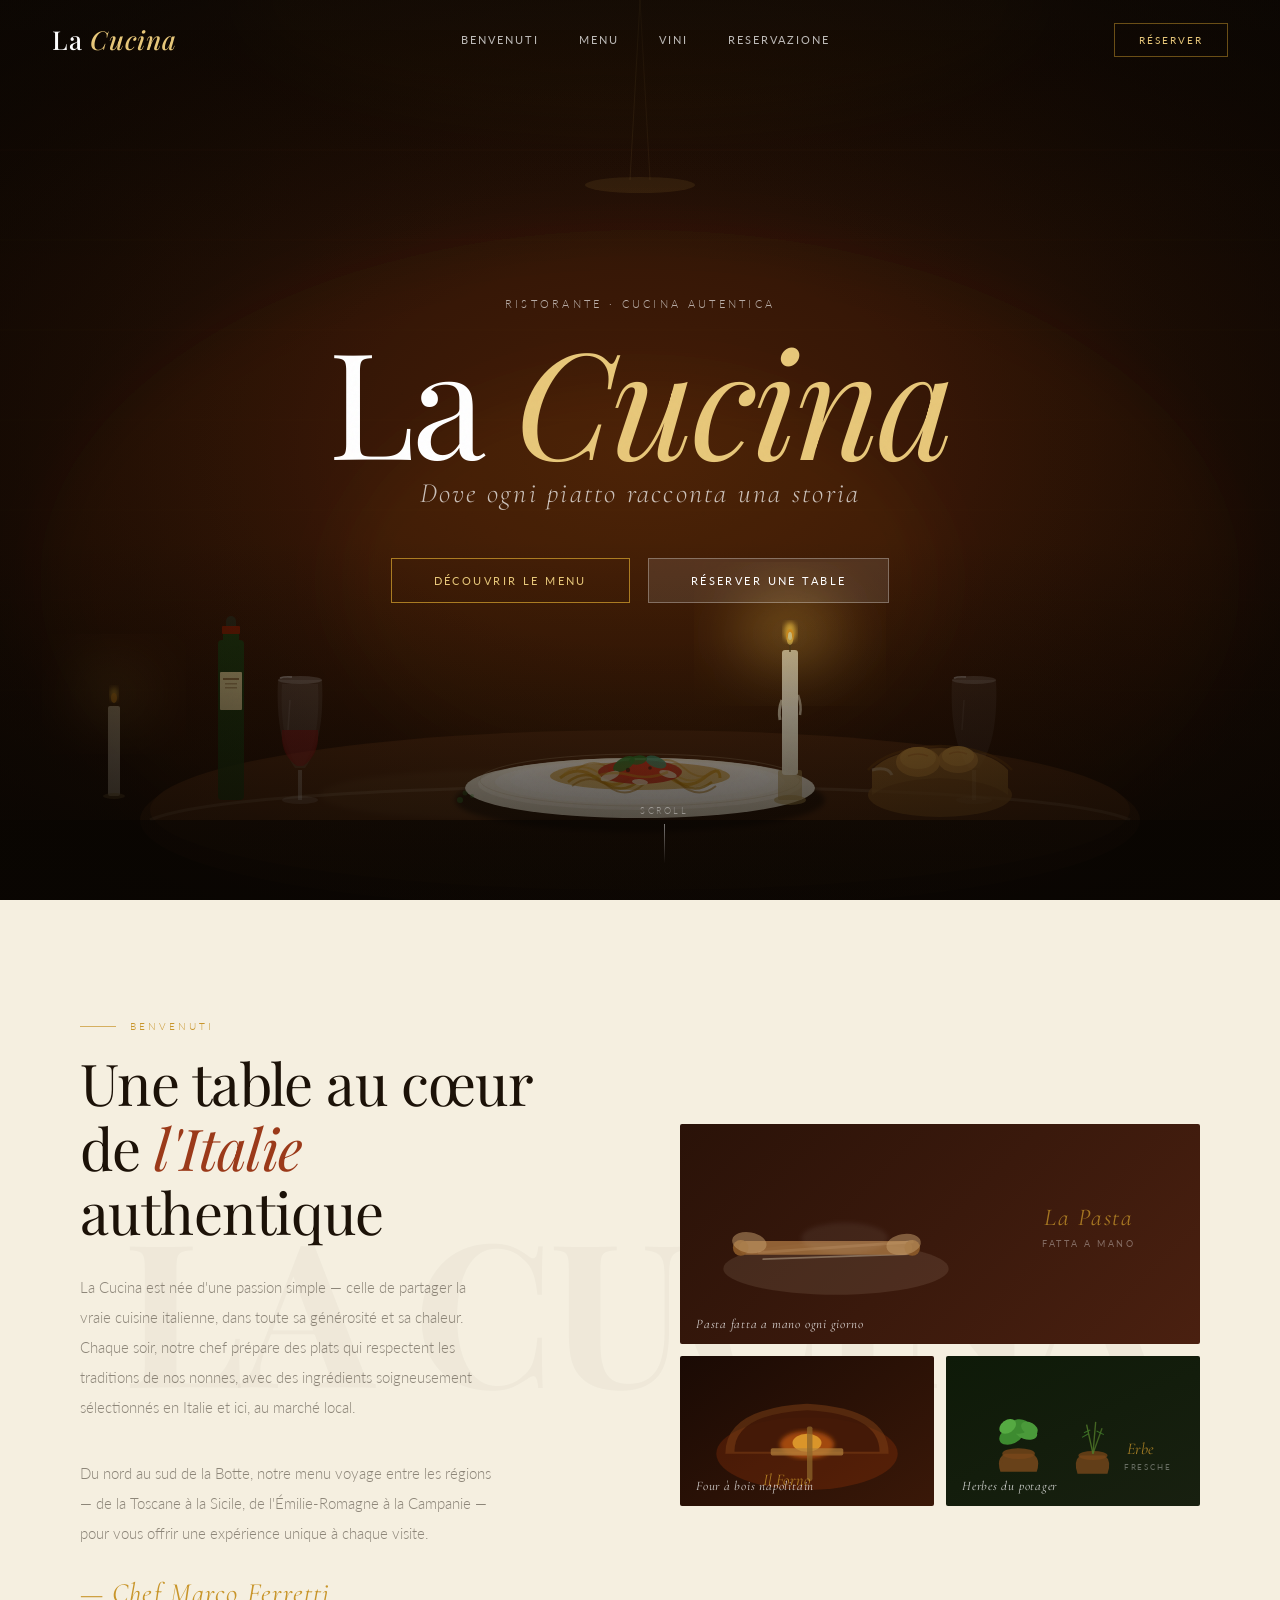
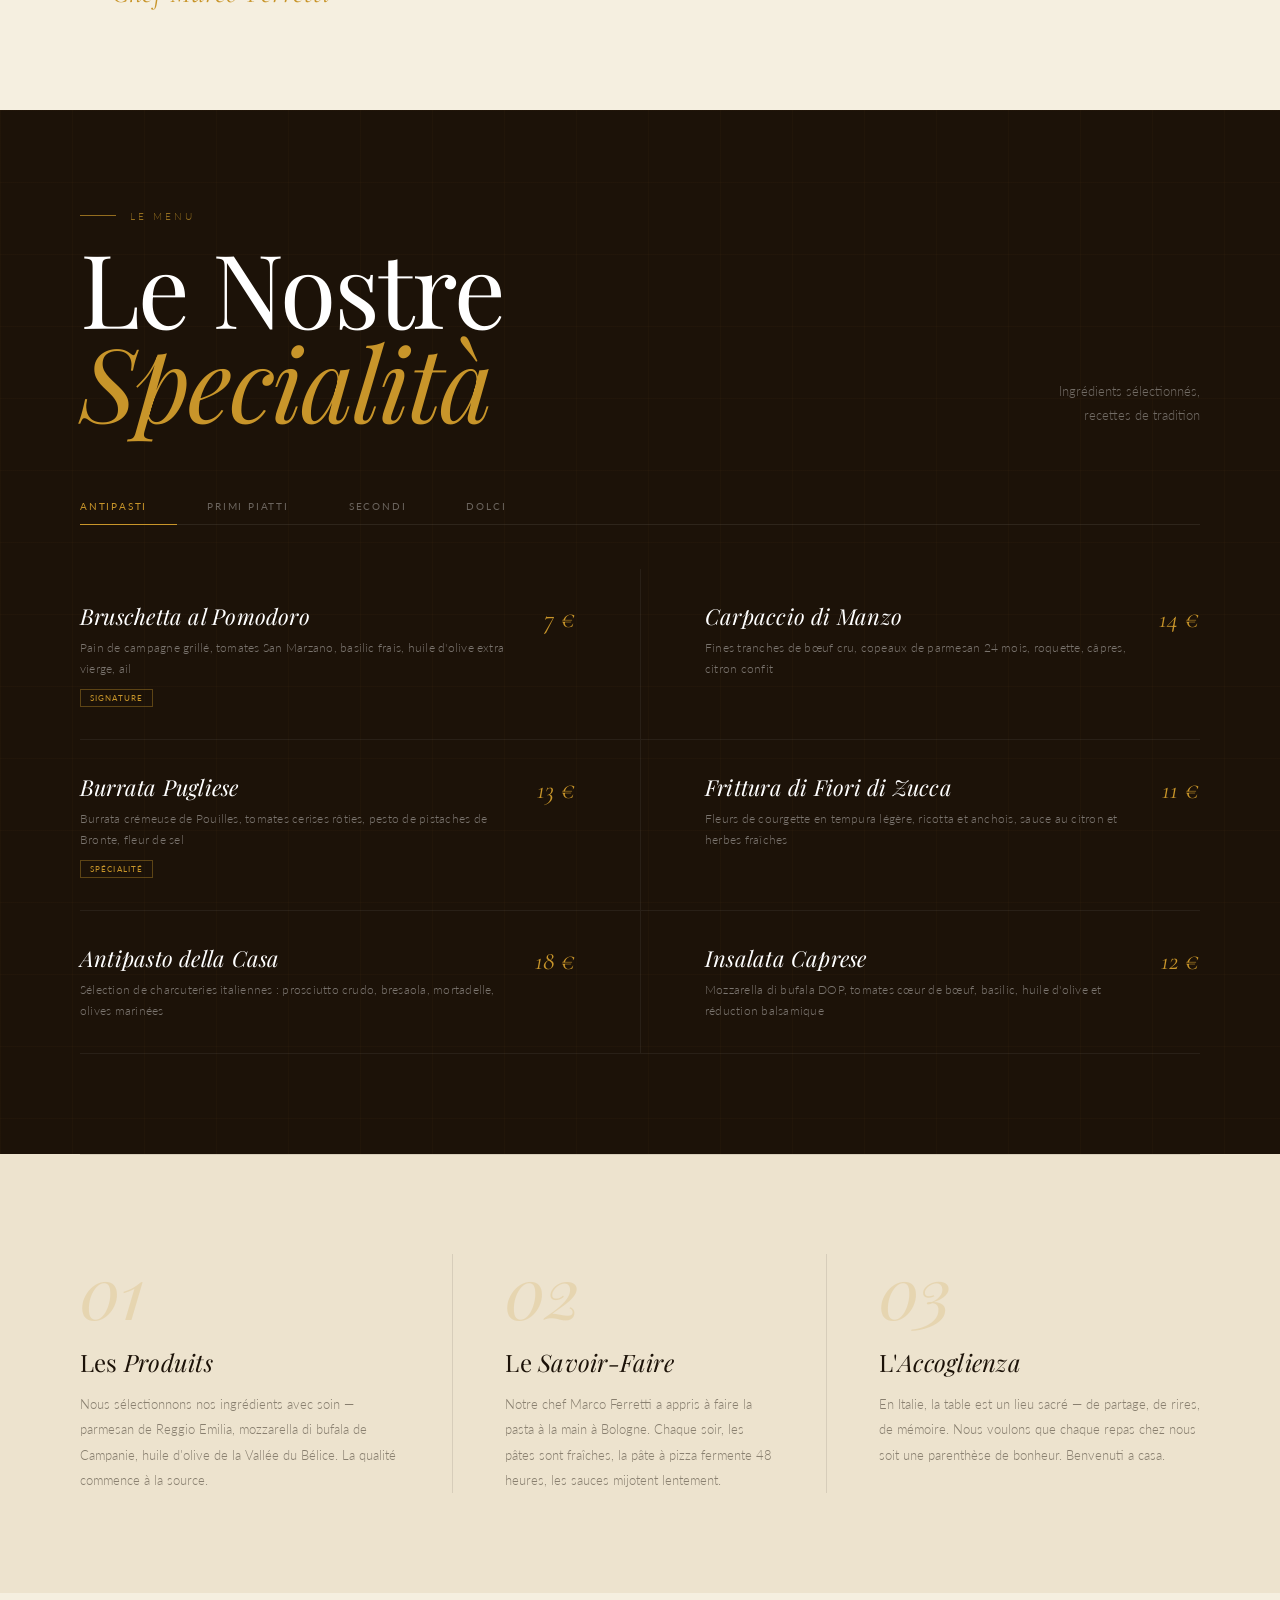
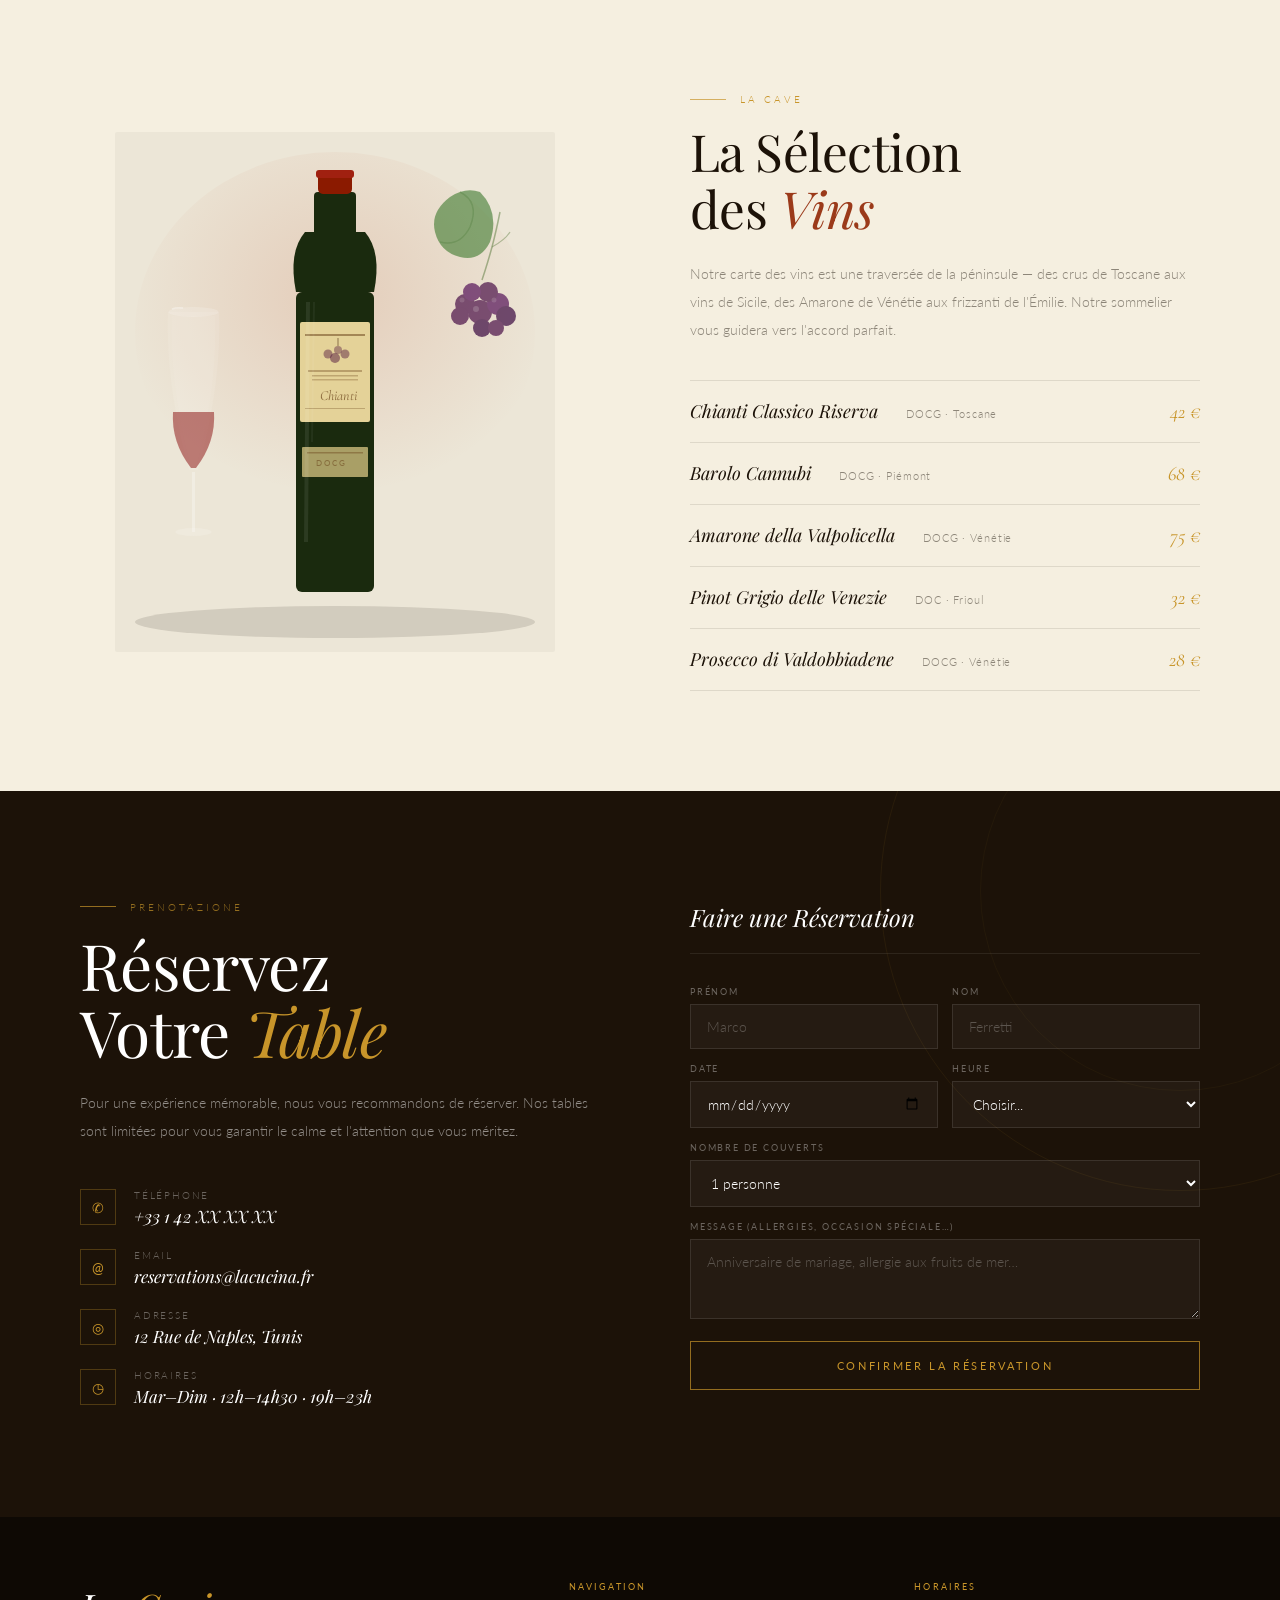
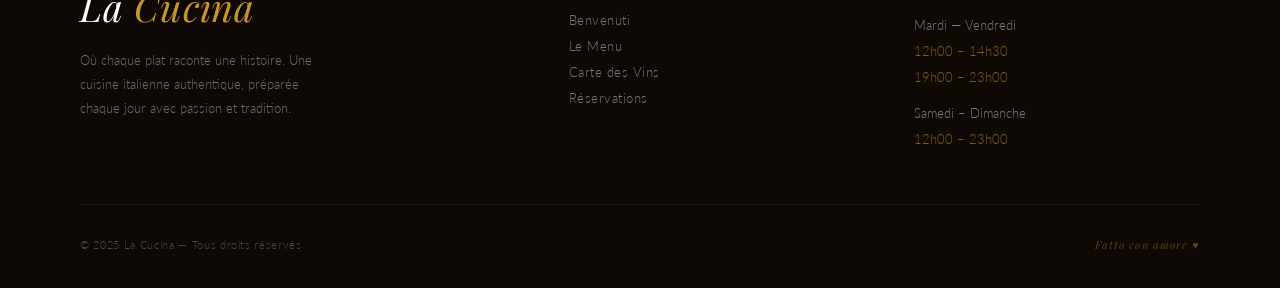
==== index.html @ 02b34e15 "first commit" ====
<!DOCTYPE html>
<html lang="fr">
<head>
  <meta charset="UTF-8">
  <meta name="viewport" content="width=device-width, initial-scale=1.0">
  <title>La Cucina — Ristorante Italiano</title>
  <link href="https://fonts.googleapis.com/css2?family=Playfair+Display:ital,wght@0,400;0,500;0,700;1,400;1,600&family=Lato:wght@300;400&family=Cormorant+Garamond:ital,wght@0,300;1,300;1,400&display=swap" rel="stylesheet">

  <style>
    /* ─────────────────────────────────────────
       RESET & BASE
    ───────────────────────────────────────── */
    *, *::before, *::after { box-sizing: border-box; margin: 0; padding: 0; }

    :root {
      --cream:   #F5EFE0;
      --warm:    #EDE3CE;
      --dark:    #1C1208;
      --olive:   #6B6B3A;
      --rust:    #9B3A1A;
      --gold:    #C8952A;
      --muted:   rgba(28,18,8,0.48);
      --border:  rgba(28,18,8,0.10);
      --font-d:  'Playfair Display', Georgia, serif;
      --font-c:  'Cormorant Garamond', Georgia, serif;
      --font-b:  'Lato', sans-serif;
    }

    html { scroll-behavior: smooth; }

    body {
      font-family: var(--font-b);
      background: var(--cream);
      color: var(--dark);
      overflow-x: hidden;
    }

    /* Grain overlay */
    body::after {
      content: '';
      position: fixed;
      inset: 0;
      background-image: url("data:image/svg+xml,%3Csvg viewBox='0 0 256 256' xmlns='http://www.w3.org/2000/svg'%3E%3Cfilter id='g'%3E%3CfeTurbulence type='fractalNoise' baseFrequency='0.85' numOctaves='4' stitchTiles='stitch'/%3E%3C/filter%3E%3Crect width='100%25' height='100%25' filter='url(%23g)' opacity='0.04'/%3E%3C/svg%3E");
      pointer-events: none;
      z-index: 9999;
      mix-blend-mode: multiply;
    }

    /* ─────────────────────────────────────────
       ① VIDEO HERO — fixed, fades on scroll
    ───────────────────────────────────────── */
    .video-hero {
      position: fixed;
      top: 0; left: 0;
      width: 100%; height: 100vh;
      z-index: 1;
      overflow: hidden;
      /* will be faded via JS */
      transition: opacity 0.05s linear;
    }

    /* Cinematic dark vignette */
    .video-hero::before {
      content: '';
      position: absolute;
      inset: 0;
      background:
        radial-gradient(ellipse at center, transparent 30%, rgba(10,6,2,0.65) 100%),
        linear-gradient(to bottom, rgba(10,6,2,0.30) 0%, transparent 30%, transparent 60%, rgba(10,6,2,0.70) 100%);
      z-index: 2;
    }

    .video-hero video {
      position: absolute;
      top: 50%; left: 50%;
      transform: translate(-50%, -50%);
      min-width: 100%; min-height: 100%;
      width: auto; height: auto;
      object-fit: cover;
      z-index: 1;
    }

    /* Fallback gradient if video doesn't load */
    .video-fallback {
      position: absolute;
      inset: 0;
      z-index: 0;
      background:
        linear-gradient(160deg, #2a1a08 0%, #1c1208 40%, #3a1a0a 70%, #1c1208 100%);
    }

    /* Animated SVG pasta/kitchen illustration as video stand-in */
    .hero-illustration {
      position: absolute;
      inset: 0;
      z-index: 0;
      display: flex;
      align-items: center;
      justify-content: center;
      overflow: hidden;
    }

    /* Hero text overlay */
    .video-hero-content {
      position: absolute;
      inset: 0;
      z-index: 3;
      display: flex;
      flex-direction: column;
      align-items: center;
      justify-content: center;
      text-align: center;
      padding: 0 24px;
    }

    .hero-eyebrow {
      font-family: var(--font-b);
      font-size: 11px;
      font-weight: 300;
      letter-spacing: 0.30em;
      text-transform: uppercase;
      color: rgba(255,255,255,0.65);
      margin-bottom: 24px;
      opacity: 0;
      transform: translateY(12px);
      animation: fadeUp 1s 0.6s ease forwards;
    }

    .hero-name {
      font-family: var(--font-d);
      font-size: clamp(68px, 12vw, 148px);
      font-weight: 400;
      color: white;
      letter-spacing: -0.02em;
      line-height: 0.88;
      margin-bottom: 12px;
      opacity: 0;
      transform: translateY(18px);
      animation: fadeUp 1.1s 0.9s ease forwards;
    }

    .hero-name em {
      font-style: italic;
      font-weight: 400;
      color: #E8C87A;
    }

    .hero-sub {
      font-family: var(--font-c);
      font-size: clamp(18px, 2.5vw, 28px);
      font-weight: 300;
      font-style: italic;
      color: rgba(255,255,255,0.72);
      letter-spacing: 0.08em;
      margin-bottom: 48px;
      opacity: 0;
      animation: fadeUp 1s 1.2s ease forwards;
    }

    .hero-cta-row {
      display: flex;
      gap: 18px;
      align-items: center;
      opacity: 0;
      animation: fadeUp 1s 1.5s ease forwards;
    }

    .btn-gold {
      padding: 15px 42px;
      background: transparent;
      border: 1px solid rgba(200,149,42,0.8);
      color: #E8C87A;
      font-family: var(--font-b);
      font-size: 11px;
      font-weight: 400;
      letter-spacing: 0.22em;
      text-transform: uppercase;
      text-decoration: none;
      display: inline-block;
      transition: background 0.3s, color 0.3s, border-color 0.3s;
    }
    .btn-gold:hover {
      background: rgba(200,149,42,0.15);
      border-color: #E8C87A;
    }

    .btn-white {
      padding: 15px 42px;
      background: rgba(255,255,255,0.10);
      border: 1px solid rgba(255,255,255,0.30);
      color: white;
      font-family: var(--font-b);
      font-size: 11px;
      font-weight: 400;
      letter-spacing: 0.22em;
      text-transform: uppercase;
      text-decoration: none;
      display: inline-block;
      backdrop-filter: blur(8px);
      transition: background 0.3s, border-color 0.3s;
    }
    .btn-white:hover { background: rgba(255,255,255,0.18); border-color: rgba(255,255,255,0.5); }

    /* Scroll indicator */
    .scroll-hint {
      position: absolute;
      bottom: 36px;
      left: 50%;
      transform: translateX(-50%);
      z-index: 3;
      display: flex;
      flex-direction: column;
      align-items: center;
      gap: 8px;
      opacity: 0;
      animation: fadeUp 1s 2s ease forwards;
    }
    .scroll-hint-text {
      font-family: var(--font-b);
      font-size: 9px;
      font-weight: 300;
      letter-spacing: 0.28em;
      text-transform: uppercase;
      color: rgba(255,255,255,0.40);
    }
    .scroll-line {
      width: 1px;
      height: 40px;
      background: linear-gradient(to bottom, rgba(255,255,255,0.45), transparent);
      animation: scrollPulse 2s 2s ease-in-out infinite;
    }

    @keyframes scrollPulse {
      0%, 100% { opacity: 0.4; transform: scaleY(1); }
      50%       { opacity: 1;   transform: scaleY(1.15); }
    }

    /* ─────────────────────────────────────────
       SPACER — pushes content below video
    ───────────────────────────────────────── */
    .video-spacer { height: 100vh; position: relative; z-index: 2; }

    /* ─────────────────────────────────────────
       MAIN CONTENT — sits above the fixed video
    ───────────────────────────────────────── */
    .site-content {
      position: relative;
      z-index: 10;
      background: var(--cream);
    }

    /* ─────────────────────────────────────────
       NAVBAR
    ───────────────────────────────────────── */
    .navbar {
      position: fixed;
      top: 0; left: 0; right: 0;
      z-index: 500;
      display: flex;
      align-items: center;
      justify-content: space-between;
      padding: 22px 52px;
      transition: background 0.5s ease, padding 0.4s ease, box-shadow 0.4s;
    }

    .navbar.scrolled {
      background: rgba(245,239,224,0.96);
      backdrop-filter: blur(20px);
      -webkit-backdrop-filter: blur(20px);
      padding: 14px 52px;
      box-shadow: 0 1px 0 var(--border);
    }

    .nav-logo {
      font-family: var(--font-d);
      font-size: 26px;
      font-weight: 500;
      color: white;
      letter-spacing: 0.04em;
      text-decoration: none;
      transition: color 0.4s;
    }
    .navbar.scrolled .nav-logo { color: var(--dark); }
    .nav-logo em { font-style: italic; color: #E8C87A; transition: color 0.4s; }
    .navbar.scrolled .nav-logo em { color: var(--gold); }

    .nav-links {
      display: flex;
      align-items: center;
      gap: 40px;
    }

    .nav-links a {
      font-size: 11px;
      font-weight: 400;
      letter-spacing: 0.18em;
      text-transform: uppercase;
      text-decoration: none;
      color: rgba(255,255,255,0.72);
      transition: color 0.3s, opacity 0.3s;
    }
    .navbar.scrolled .nav-links a { color: var(--muted); }
    .nav-links a:hover { color: white; opacity: 1; }
    .navbar.scrolled .nav-links a:hover { color: var(--dark); }

    .nav-reserve {
      font-size: 10px;
      font-weight: 400;
      letter-spacing: 0.20em;
      text-transform: uppercase;
      text-decoration: none;
      color: #E8C87A;
      border: 1px solid rgba(200,149,42,0.5);
      padding: 10px 24px;
      transition: background 0.3s, color 0.3s, border-color 0.3s;
    }
    .nav-reserve:hover { background: rgba(200,149,42,0.12); }
    .navbar.scrolled .nav-reserve { color: var(--gold); border-color: rgba(200,149,42,0.4); }
    .navbar.scrolled .nav-reserve:hover { background: rgba(200,149,42,0.08); }

    .nav-hamburger {
      display: none;
      flex-direction: column;
      gap: 5px;
      cursor: pointer;
      padding: 4px;
    }
    .nav-hamburger span {
      display: block;
      width: 24px;
      height: 1.5px;
      background: white;
      transition: background 0.4s;
    }
    .navbar.scrolled .nav-hamburger span { background: var(--dark); }

    /* ─────────────────────────────────────────
       SECTION SHARED STYLES
    ───────────────────────────────────────── */
    section { overflow: hidden; }

    .section-eyebrow {
      font-family: var(--font-b);
      font-size: 10px;
      font-weight: 300;
      letter-spacing: 0.30em;
      text-transform: uppercase;
      color: var(--gold);
      margin-bottom: 18px;
      display: flex;
      align-items: center;
      gap: 14px;
    }
    .section-eyebrow::before {
      content: '';
      display: block;
      width: 36px;
      height: 1px;
      background: var(--gold);
      opacity: 0.7;
    }

    /* ─────────────────────────────────────────
       ② BENVENUTI — intro section
    ───────────────────────────────────────── */
    .benvenuti {
      padding: 120px 80px 100px;
      display: grid;
      grid-template-columns: 1fr 1fr;
      gap: 80px;
      align-items: center;
      background: var(--cream);
      position: relative;
    }

    .benvenuti::before {
      content: 'LA CUCINA';
      position: absolute;
      font-family: var(--font-d);
      font-size: 200px;
      font-weight: 700;
      color: rgba(28,18,8,0.028);
      letter-spacing: -0.02em;
      top: 50%;
      left: 50%;
      transform: translate(-50%, -50%);
      white-space: nowrap;
      pointer-events: none;
      user-select: none;
    }

    .benvenuti-text { position: relative; z-index: 1; }

    .benvenuti-title {
      font-family: var(--font-d);
      font-size: clamp(38px, 4.5vw, 62px);
      font-weight: 400;
      line-height: 1.12;
      margin-bottom: 28px;
      letter-spacing: -0.01em;
    }
    .benvenuti-title em { font-style: italic; color: var(--rust); }

    .benvenuti-body {
      font-size: 15px;
      font-weight: 300;
      line-height: 2;
      color: var(--muted);
      margin-bottom: 36px;
      max-width: 420px;
    }

    .benvenuti-sig {
      font-family: var(--font-c);
      font-size: 28px;
      font-style: italic;
      color: var(--gold);
      letter-spacing: 0.04em;
    }

    .benvenuti-right {
      position: relative;
      z-index: 1;
      display: grid;
      grid-template-columns: 1fr 1fr;
      gap: 12px;
    }

    /* Illustrated panels instead of photos */
    .illus-panel {
      border-radius: 2px;
      overflow: hidden;
      position: relative;
    }
    .illus-panel:first-child { grid-column: span 2; height: 220px; }
    .illus-panel:not(:first-child) { height: 150px; }

    .illus-inner {
      width: 100%;
      height: 100%;
      display: flex;
      align-items: center;
      justify-content: center;
      position: relative;
      overflow: hidden;
    }

    .illus-caption {
      position: absolute;
      bottom: 12px; left: 16px;
      font-family: var(--font-c);
      font-size: 13px;
      font-style: italic;
      color: rgba(255,255,255,0.80);
      letter-spacing: 0.06em;
      z-index: 2;
    }

    /* ─────────────────────────────────────────
       ③ SPECIALITÀ — menu section
    ───────────────────────────────────────── */
    .specialita {
      padding: 100px 80px;
      background: #1C1208;
      color: white;
      position: relative;
    }

    .specialita::before {
      content: '';
      position: absolute;
      inset: 0;
      background-image:
        linear-gradient(rgba(200,149,42,0.03) 1px, transparent 1px),
        linear-gradient(90deg, rgba(200,149,42,0.03) 1px, transparent 1px);
      background-size: 72px 72px;
      pointer-events: none;
    }

    .specialita-header {
      display: grid;
      grid-template-columns: 1fr auto;
      align-items: end;
      margin-bottom: 60px;
      position: relative;
      z-index: 1;
    }

    .specialita-title {
      font-family: var(--font-d);
      font-size: clamp(52px, 8vw, 108px);
      font-weight: 400;
      line-height: 0.92;
      letter-spacing: -0.02em;
      color: white;
    }
    .specialita-title em { font-style: italic; color: #C8952A; }

    .menu-tabs {
      display: flex;
      gap: 0;
      border-bottom: 1px solid rgba(255,255,255,0.08);
      margin-bottom: 44px;
      position: relative;
      z-index: 1;
    }
    .menu-tab {
      padding: 12px 30px;
      font-family: var(--font-b);
      font-size: 10px;
      font-weight: 400;
      letter-spacing: 0.18em;
      text-transform: uppercase;
      cursor: pointer;
      border: none;
      background: none;
      color: rgba(255,255,255,0.35);
      border-bottom: 1.5px solid transparent;
      margin-bottom: -1px;
      transition: color 0.25s, border-color 0.25s;
    }
    .menu-tab.active { color: #C8952A; border-bottom-color: #C8952A; }
    .menu-tab:first-child { padding-left: 0; }

    .menu-grid { display: none; position: relative; z-index: 1; }
    .menu-grid.active { display: grid; grid-template-columns: 1fr 1fr; gap: 0; }

    .menu-item {
      padding: 32px 0;
      border-bottom: 1px solid rgba(255,255,255,0.06);
      display: grid;
      grid-template-columns: 1fr auto;
      gap: 24px;
      align-items: start;
      position: relative;
    }
    .menu-item:nth-child(odd) { padding-right: 64px; }
    .menu-item:nth-child(even) { padding-left: 64px; border-left: 1px solid rgba(255,255,255,0.06); }
    .menu-item::after {
      content: '';
      position: absolute;
      bottom: -1px; left: 0;
      width: 0;
      height: 1px;
      background: var(--gold);
      transition: width 0.4s ease;
    }
    .menu-item:hover::after { width: 100%; }

    .menu-item-name {
      font-family: var(--font-d);
      font-size: 22px;
      font-weight: 400;
      color: white;
      margin-bottom: 6px;
      letter-spacing: 0.01em;
    }
    .menu-item-name em { font-style: italic; }

    .menu-item-desc {
      font-size: 12px;
      font-weight: 300;
      color: rgba(255,255,255,0.42);
      line-height: 1.75;
      letter-spacing: 0.02em;
    }

    .menu-item-badge {
      font-size: 8px;
      letter-spacing: 0.14em;
      text-transform: uppercase;
      border: 1px solid rgba(200,149,42,0.38);
      color: #C8952A;
      padding: 3px 9px;
      margin-top: 10px;
      display: inline-block;
    }

    .menu-item-price {
      font-family: var(--font-c);
      font-size: 26px;
      font-style: italic;
      color: #C8952A;
      white-space: nowrap;
      padding-top: 2px;
      letter-spacing: 0.02em;
    }

    /* ─────────────────────────────────────────
       ④ FILOSOFIA — philosophy strip
    ───────────────────────────────────────── */
    .filosofia {
      padding: 100px 80px;
      background: var(--warm);
      display: grid;
      grid-template-columns: repeat(3, 1fr);
      gap: 0;
      position: relative;
    }

    .filosofia::before {
      content: '';
      position: absolute;
      top: 0; left: 80px; right: 80px;
      height: 1px;
      background: var(--border);
    }

    .filo-cell {
      padding: 0 52px 0 0;
      border-right: 1px solid var(--border);
    }
    .filo-cell:last-child { border-right: none; padding-right: 0; padding-left: 52px; }
    .filo-cell:nth-child(2) { padding-left: 52px; }

    .filo-number {
      font-family: var(--font-d);
      font-size: 72px;
      font-weight: 400;
      font-style: italic;
      color: rgba(200,149,42,0.18);
      line-height: 1;
      margin-bottom: 20px;
      letter-spacing: -0.02em;
    }

    .filo-title {
      font-family: var(--font-d);
      font-size: 24px;
      font-weight: 400;
      margin-bottom: 14px;
      color: var(--dark);
      letter-spacing: 0.01em;
    }
    .filo-title em { font-style: italic; }

    .filo-body {
      font-size: 13px;
      font-weight: 300;
      line-height: 1.95;
      color: var(--muted);
    }

    /* ─────────────────────────────────────────
       ⑤ VINI — wine section
    ───────────────────────────────────────── */
    .vini {
      padding: 100px 80px;
      background: var(--cream);
      display: grid;
      grid-template-columns: 1fr 1fr;
      gap: 100px;
      align-items: center;
    }

    .vini-text { order: 2; }

    .vini-title {
      font-family: var(--font-d);
      font-size: clamp(36px, 4vw, 56px);
      font-weight: 400;
      line-height: 1.1;
      margin-bottom: 24px;
      letter-spacing: -0.01em;
    }
    .vini-title em { font-style: italic; color: var(--rust); }

    .vini-body {
      font-size: 14px;
      font-weight: 300;
      line-height: 2;
      color: var(--muted);
      margin-bottom: 36px;
    }

    .vini-list {
      display: flex;
      flex-direction: column;
      gap: 0;
      border-top: 1px solid var(--border);
    }

    .vino-item {
      display: flex;
      justify-content: space-between;
      align-items: baseline;
      padding: 18px 0;
      border-bottom: 1px solid var(--border);
      gap: 16px;
    }

    .vino-name {
      font-family: var(--font-d);
      font-size: 18px;
      font-weight: 400;
      font-style: italic;
      color: var(--dark);
    }

    .vino-region {
      font-size: 11px;
      font-weight: 300;
      color: var(--muted);
      letter-spacing: 0.08em;
      flex: 1;
      padding-left: 12px;
    }

    .vino-price {
      font-family: var(--font-c);
      font-size: 20px;
      font-style: italic;
      color: var(--gold);
      white-space: nowrap;
    }

    .vini-visual { order: 1; position: relative; height: 520px; }

    .wine-illustration {
      width: 100%;
      height: 100%;
      position: relative;
    }

    /* ─────────────────────────────────────────
       ⑥ RESERVATION
    ───────────────────────────────────────── */
    .reservazione {
      padding: 110px 80px;
      background: #1C1208;
      color: white;
      display: grid;
      grid-template-columns: 1fr 1fr;
      gap: 100px;
      align-items: start;
      position: relative;
      overflow: hidden;
    }

    .reservazione::before {
      content: '';
      position: absolute;
      width: 600px; height: 600px;
      border-radius: 50%;
      border: 1px solid rgba(200,149,42,0.08);
      top: -200px; right: -200px;
    }
    .reservazione::after {
      content: '';
      position: absolute;
      width: 400px; height: 400px;
      border-radius: 50%;
      border: 1px solid rgba(200,149,42,0.05);
      top: -100px; right: -100px;
    }

    .reserv-left { position: relative; z-index: 1; }

    .reserv-title {
      font-family: var(--font-d);
      font-size: clamp(38px, 5vw, 68px);
      font-weight: 400;
      line-height: 1.05;
      margin-bottom: 24px;
      letter-spacing: -0.01em;
    }
    .reserv-title em { font-style: italic; color: #C8952A; }

    .reserv-body {
      font-size: 14px;
      font-weight: 300;
      line-height: 2;
      color: rgba(255,255,255,0.52);
      margin-bottom: 44px;
    }

    .contact-list {
      display: flex;
      flex-direction: column;
      gap: 22px;
    }

    .contact-item {
      display: flex;
      gap: 18px;
      align-items: flex-start;
    }

    .contact-icon {
      width: 36px;
      height: 36px;
      border: 1px solid rgba(200,149,42,0.3);
      display: flex;
      align-items: center;
      justify-content: center;
      flex-shrink: 0;
      color: #C8952A;
      font-size: 14px;
    }

    .contact-label {
      font-size: 10px;
      font-weight: 300;
      letter-spacing: 0.18em;
      text-transform: uppercase;
      color: rgba(255,255,255,0.35);
      margin-bottom: 4px;
    }

    .contact-value {
      font-family: var(--font-d);
      font-size: 17px;
      font-weight: 400;
      font-style: italic;
      color: white;
    }

    .reserv-form { position: relative; z-index: 1; }

    .form-title {
      font-family: var(--font-d);
      font-size: 24px;
      font-weight: 400;
      font-style: italic;
      color: white;
      margin-bottom: 32px;
      padding-bottom: 20px;
      border-bottom: 1px solid rgba(255,255,255,0.08);
    }

    .form-row {
      display: grid;
      grid-template-columns: 1fr 1fr;
      gap: 14px;
      margin-bottom: 14px;
    }

    .form-group {
      display: flex;
      flex-direction: column;
      gap: 7px;
      margin-bottom: 14px;
    }
    .form-row .form-group { margin-bottom: 0; }

    .form-label {
      font-size: 9px;
      font-weight: 400;
      letter-spacing: 0.20em;
      text-transform: uppercase;
      color: rgba(255,255,255,0.35);
    }

    .form-input, .form-select, .form-textarea {
      background: rgba(255,255,255,0.04);
      border: 1px solid rgba(255,255,255,0.10);
      color: white;
      font-family: var(--font-b);
      font-size: 14px;
      font-weight: 300;
      padding: 13px 16px;
      outline: none;
      width: 100%;
      transition: border-color 0.25s, background 0.25s;
    }
    .form-input:focus, .form-select:focus, .form-textarea:focus {
      border-color: rgba(200,149,42,0.5);
      background: rgba(200,149,42,0.04);
    }
    .form-input::placeholder, .form-textarea::placeholder { color: rgba(255,255,255,0.25); }
    .form-select option { background: #1c1208; color: white; }
    .form-textarea { resize: vertical; min-height: 80px; }

    .btn-reserv {
      width: 100%;
      padding: 17px;
      background: transparent;
      border: 1px solid rgba(200,149,42,0.7);
      color: #C8952A;
      font-family: var(--font-b);
      font-size: 11px;
      font-weight: 400;
      letter-spacing: 0.24em;
      text-transform: uppercase;
      cursor: pointer;
      margin-top: 8px;
      transition: background 0.3s, color 0.3s, border-color 0.3s;
    }
    .btn-reserv:hover {
      background: rgba(200,149,42,0.12);
      border-color: #C8952A;
      color: #E8C87A;
    }

    /* ─────────────────────────────────────────
       ⑦ FOOTER
    ───────────────────────────────────────── */
    footer {
      background: #0E0904;
      color: white;
      padding: 64px 80px 36px;
    }

    .footer-top {
      display: grid;
      grid-template-columns: 1.5fr 1fr 1fr;
      gap: 60px;
      padding-bottom: 52px;
      border-bottom: 1px solid rgba(255,255,255,0.06);
      margin-bottom: 32px;
    }

    .footer-brand-name {
      font-family: var(--font-d);
      font-size: 38px;
      font-weight: 400;
      font-style: italic;
      color: white;
      margin-bottom: 16px;
      letter-spacing: 0.02em;
    }
    .footer-brand-name em { color: #C8952A; }

    .footer-tagline {
      font-size: 13px;
      font-weight: 300;
      color: rgba(255,255,255,0.40);
      line-height: 1.85;
      max-width: 260px;
    }

    .footer-col-title {
      font-family: var(--font-b);
      font-size: 9px;
      font-weight: 400;
      letter-spacing: 0.24em;
      text-transform: uppercase;
      color: #C8952A;
      margin-bottom: 20px;
    }

    .footer-links {
      display: flex;
      flex-direction: column;
      gap: 10px;
    }

    .footer-links a {
      font-size: 13px;
      font-weight: 300;
      color: rgba(255,255,255,0.45);
      text-decoration: none;
      letter-spacing: 0.04em;
      transition: color 0.2s;
    }
    .footer-links a:hover { color: rgba(255,255,255,0.8); }

    .footer-hours p {
      font-size: 13px;
      font-weight: 300;
      color: rgba(255,255,255,0.45);
      line-height: 2;
    }

    .footer-bottom {
      display: flex;
      justify-content: space-between;
      align-items: center;
    }

    .footer-copy {
      font-size: 11px;
      font-weight: 300;
      color: rgba(255,255,255,0.25);
      letter-spacing: 0.06em;
    }

    .footer-decor {
      font-family: var(--font-d);
      font-size: 11px;
      font-style: italic;
      color: rgba(200,149,42,0.4);
      letter-spacing: 0.1em;
    }

    /* ─────────────────────────────────────────
       ANIMATIONS
    ───────────────────────────────────────── */
    @keyframes fadeUp {
      to { opacity: 1; transform: translateY(0); }
    }

    .reveal {
      opacity: 0;
      transform: translateY(28px);
      transition: opacity 0.75s ease, transform 0.75s ease;
    }
    .reveal.visible {
      opacity: 1;
      transform: translateY(0);
    }

    /* ─────────────────────────────────────────
       MOBILE NAV OVERLAY
    ───────────────────────────────────────── */
    .mobile-menu {
      position: fixed;
      inset: 0;
      background: rgba(28,18,8,0.98);
      z-index: 400;
      display: flex;
      flex-direction: column;
      align-items: center;
      justify-content: center;
      gap: 32px;
      opacity: 0;
      pointer-events: none;
      transition: opacity 0.35s ease;
    }
    .mobile-menu.open {
      opacity: 1;
      pointer-events: all;
    }
    .mobile-menu a {
      font-family: var(--font-d);
      font-size: 40px;
      font-style: italic;
      color: white;
      text-decoration: none;
      letter-spacing: 0.02em;
      transition: color 0.2s;
    }
    .mobile-menu a:hover { color: #C8952A; }
    .mobile-close {
      position: absolute;
      top: 22px; right: 28px;
      font-size: 28px;
      color: rgba(255,255,255,0.5);
      cursor: pointer;
      background: none;
      border: none;
      line-height: 1;
    }

    /* ─────────────────────────────────────────
       RESPONSIVE
    ───────────────────────────────────────── */
    @media (max-width: 1024px) {
      .benvenuti { padding: 80px 48px; gap: 52px; }
      .specialita, .filosofia, .vini, .reservazione, footer { padding-left: 48px; padding-right: 48px; }
      .menu-item:nth-child(odd) { padding-right: 40px; }
      .menu-item:nth-child(even) { padding-left: 40px; }
    }

    @media (max-width: 768px) {
      .navbar { padding: 18px 24px; }
      .navbar.scrolled { padding: 12px 24px; }
      .nav-links, .nav-reserve { display: none; }
      .nav-hamburger { display: flex; }

      .benvenuti { grid-template-columns: 1fr; gap: 40px; padding: 72px 24px 64px; }
      .benvenuti::before { font-size: 80px; }
      .benvenuti-right { display: none; }

      .specialita { padding: 72px 24px; }
      .specialita-header { grid-template-columns: 1fr; gap: 16px; }
      .menu-grid.active { grid-template-columns: 1fr; }
      .menu-item:nth-child(even) { padding-left: 0; border-left: none; }
      .menu-item:nth-child(odd)  { padding-right: 0; }

      .filosofia { grid-template-columns: 1fr; padding: 72px 24px; gap: 44px; }
      .filo-cell { border-right: none; padding: 0; border-bottom: 1px solid var(--border); padding-bottom: 44px; }
      .filo-cell:last-child { padding-left: 0; border-bottom: none; padding-bottom: 0; }
      .filo-cell:nth-child(2) { padding-left: 0; }
      .filosofia::before { left: 24px; right: 24px; }

      .vini { grid-template-columns: 1fr; gap: 48px; padding: 72px 24px; }
      .vini-visual { order: 1; height: 300px; }
      .vini-text { order: 2; }

      .reservazione { grid-template-columns: 1fr; gap: 52px; padding: 72px 24px; }
      .form-row { grid-template-columns: 1fr; }

      footer { padding: 52px 24px 28px; }
      .footer-top { grid-template-columns: 1fr; gap: 40px; }
      .footer-bottom { flex-direction: column; gap: 10px; text-align: center; }
    }
  </style>
</head>
<body>

<!-- ════════════════════════════════════════
     MOBILE MENU
════════════════════════════════════════ -->
<div class="mobile-menu" id="mobileMenu">
  <button class="mobile-close" onclick="closeMobileMenu()">✕</button>
  <a href="#benvenuti" onclick="closeMobileMenu()">Benvenuti</a>
  <a href="#menu" onclick="closeMobileMenu()">Menu</a>
  <a href="#vini" onclick="closeMobileMenu()">Vini</a>
  <a href="#reservazione" onclick="closeMobileMenu()">Reservazione</a>
</div>

<!-- ════════════════════════════════════════
     NAVBAR
════════════════════════════════════════ -->
<nav class="navbar" id="navbar">
  <a href="#" class="nav-logo">La <em>Cucina</em></a>
  <div class="nav-links">
    <a href="#benvenuti">Benvenuti</a>
    <a href="#menu">Menu</a>
    <a href="#vini">Vini</a>
    <a href="#reservazione">Reservazione</a>
  </div>
  <a href="#reservazione" class="nav-reserve">Réserver</a>
  <div class="nav-hamburger" onclick="openMobileMenu()">
    <span></span><span></span><span></span>
  </div>
</nav>

<!-- ════════════════════════════════════════
     ① VIDEO HERO  (fixed, fades on scroll)
════════════════════════════════════════ -->
<div class="video-hero" id="videoHero">

  <!-- Illustrated animated background (simulates a rich kitchen video) -->
  <div class="video-fallback"></div>
  <div class="hero-illustration">
    <svg viewBox="0 0 1440 900" preserveAspectRatio="xMidYMid slice"
         xmlns="http://www.w3.org/2000/svg"
         style="position:absolute;inset:0;width:100%;height:100%;">
      <defs>
        <radialGradient id="bgGrad" cx="50%" cy="50%" r="70%">
          <stop offset="0%"   stop-color="#3a1a08" stop-opacity="1"/>
          <stop offset="100%" stop-color="#0d0602" stop-opacity="1"/>
        </radialGradient>
        <radialGradient id="candleGlow" cx="50%" cy="50%" r="50%">
          <stop offset="0%"   stop-color="#f5c04a" stop-opacity="0.55"/>
          <stop offset="100%" stop-color="#f5c04a" stop-opacity="0"/>
        </radialGradient>
        <radialGradient id="plateGlow" cx="50%" cy="50%" r="50%">
          <stop offset="0%"   stop-color="#c87030" stop-opacity="0.2"/>
          <stop offset="100%" stop-color="#c87030" stop-opacity="0"/>
        </radialGradient>
        <filter id="softBlur"><feGaussianBlur stdDeviation="2.5"/></filter>
        <filter id="glowBlur"><feGaussianBlur stdDeviation="12"/></filter>
        <filter id="candleBlur"><feGaussianBlur stdDeviation="28"/></filter>
      </defs>

      <!-- Background -->
      <rect width="1440" height="900" fill="url(#bgGrad)"/>

      <!-- Wall texture — subtle brick pattern -->
      <rect width="1440" height="900" fill="none" stroke="rgba(255,255,255,0.012)" stroke-width="60"/>
      <!-- Horizontal mortar lines -->
      <line x1="0" y1="150" x2="1440" y2="150" stroke="rgba(100,60,20,0.06)" stroke-width="2"/>
      <line x1="0" y1="240" x2="1440" y2="240" stroke="rgba(100,60,20,0.05)" stroke-width="1.5"/>
      <line x1="0" y1="330" x2="1440" y2="330" stroke="rgba(100,60,20,0.05)" stroke-width="1.5"/>
      <line x1="0" y1="420" x2="1440" y2="420" stroke="rgba(100,60,20,0.04)" stroke-width="1"/>
      <line x1="0" y1="510" x2="1440" y2="510" stroke="rgba(100,60,20,0.04)" stroke-width="1"/>
      <line x1="0" y1="600" x2="1440" y2="600" stroke="rgba(100,60,20,0.03)" stroke-width="1"/>
      <line x1="0" y1="690" x2="1440" y2="690" stroke="rgba(100,60,20,0.03)" stroke-width="1"/>

      <!-- Large ambient warm glow center -->
      <ellipse cx="720" cy="580" rx="600" ry="350" fill="rgba(180,80,20,0.08)" filter="url(#candleBlur)"/>
      <ellipse cx="720" cy="580" rx="300" ry="200" fill="rgba(220,120,30,0.06)" filter="url(#candleBlur)"/>

      <!-- ──────── TABLE SCENE ──────── -->

      <!-- Table surface -->
      <ellipse cx="720" cy="820" rx="500" ry="90" fill="rgba(60,30,10,0.85)"/>
      <ellipse cx="720" cy="810" rx="490" ry="80" fill="rgba(80,40,15,0.9)"/>
      <!-- Table cloth drape -->
      <path d="M230 820 Q300 790 720 785 Q1140 790 1210 820" fill="none" stroke="rgba(240,225,195,0.15)" stroke-width="3"/>
      <!-- Table surface sheen -->
      <ellipse cx="580" cy="795" rx="180" ry="25" fill="rgba(255,220,140,0.06)" filter="url(#softBlur)"/>

      <!-- Wine bottle (left) -->
      <g opacity="0.82">
        <rect x="298" y="640" width="26" height="160" rx="4" fill="#1a3a10"/>
        <rect x="303" y="628" width="16" height="20" rx="3" fill="#1a3a10"/>
        <rect x="306" y="616" width="10" height="16" rx="5" fill="#2a2a1a"/>
        <!-- label -->
        <rect x="300" y="672" width="22" height="38" rx="1" fill="rgba(240,220,160,0.9)"/>
        <rect x="303" y="678" width="16" height="2" fill="rgba(100,60,20,0.6)"/>
        <rect x="305" y="683" width="12" height="1.5" fill="rgba(100,60,20,0.4)"/>
        <rect x="305" y="687" width="12" height="1.5" fill="rgba(100,60,20,0.4)"/>
        <!-- foil neck -->
        <rect x="302" y="626" width="18" height="8" rx="1" fill="#8B1A00" opacity="0.85"/>
      </g>

      <!-- Wine glass (left, filled) -->
      <g opacity="0.78">
        <!-- stem & base -->
        <rect x="378" y="770" width="4" height="30" fill="rgba(255,255,255,0.35)"/>
        <ellipse cx="380" cy="800" rx="18" ry="4" fill="rgba(255,255,255,0.20)"/>
        <!-- bowl -->
        <path d="M358 680 Q355 740 375 768 L385 768 Q405 740 402 680 Z" fill="rgba(255,255,255,0.12)"/>
        <path d="M362 684 Q359 740 377 766 L383 766 Q401 740 398 684 Z" fill="rgba(255,255,255,0.08)"/>
        <!-- wine liquid -->
        <path d="M362 730 Q360 755 377 766 L383 766 Q400 755 398 730 Z" fill="rgba(140,20,20,0.72)"/>
        <!-- rim -->
        <ellipse cx="380" cy="680" rx="22" ry="4" fill="rgba(255,255,255,0.25)"/>
        <!-- rim highlight -->
        <path d="M360 678 Q365 676 372 677" stroke="rgba(255,255,255,0.5)" stroke-width="1.5" fill="none"/>
        <!-- reflection -->
        <line x1="370" y1="700" x2="368" y2="730" stroke="rgba(255,255,255,0.12)" stroke-width="1.5"/>
      </g>

      <!-- MAIN PLATE (center) -->
      <g>
        <!-- plate shadow -->
        <ellipse cx="720" cy="800" rx="185" ry="32" fill="rgba(0,0,0,0.5)" filter="url(#softBlur)"/>
        <!-- plate base -->
        <ellipse cx="720" cy="788" rx="175" ry="30" fill="rgba(240,230,210,0.96)"/>
        <ellipse cx="720" cy="784" rx="162" ry="26" fill="rgba(248,240,222,0.98)"/>
        <!-- plate inner -->
        <ellipse cx="720" cy="782" rx="145" ry="22" fill="rgba(252,246,234,1)"/>
        <ellipse cx="720" cy="780" rx="130" ry="19" fill="#fdf8f0"/>

        <!-- PASTA on plate — spaghetti nest -->
        <!-- Base nest -->
        <ellipse cx="720" cy="776" rx="90" ry="14" fill="#c89020" opacity="0.6"/>
        <!-- Spaghetti strands -->
        <path d="M640 778 Q658 764 676 778 Q694 792 712 776 Q730 760 748 776 Q766 792 784 778 Q800 764 800 778" stroke="#c8901c" stroke-width="3" fill="none" opacity="0.8"/>
        <path d="M648 782 Q666 768 684 782 Q702 796 720 780 Q738 764 756 780 Q774 796 792 782" stroke="#b8800e" stroke-width="2.5" fill="none" opacity="0.7"/>
        <path d="M644 774 Q662 760 680 774 Q698 788 716 772 Q734 756 752 772 Q770 788 788 774" stroke="#d4a030" stroke-width="2" fill="none" opacity="0.6"/>
        <path d="M652 786 Q670 772 688 786 Q706 800 724 784 Q742 768 760 784 Q778 800 796 786" stroke="#a87010" stroke-width="2" fill="none" opacity="0.55"/>
        <path d="M656 770 Q674 756 692 770 Q710 784 728 768 Q746 752 764 768 Q782 784 796 770" stroke="#c89020" stroke-width="1.8" fill="none" opacity="0.5"/>

        <!-- Tomato sauce blob center -->
        <ellipse cx="720" cy="772" rx="42" ry="12" fill="#c02818" opacity="0.88"/>
        <ellipse cx="720" cy="770" rx="32" ry="9"  fill="#d4301a" opacity="0.85"/>
        <!-- Basil leaves -->
        <ellipse cx="704" cy="764" rx="12" ry="6" fill="#2d7a2d" transform="rotate(-30 704 764)" opacity="0.9"/>
        <ellipse cx="736" cy="762" rx="11" ry="5.5" fill="#40916c" transform="rotate(22 736 762)" opacity="0.88"/>
        <ellipse cx="718" cy="760" rx="9"  ry="4.5" fill="#2d7a2d" transform="rotate(-8 718 760)" opacity="0.85"/>
        <!-- Parmesan shavings -->
        <ellipse cx="690" cy="776" rx="10" ry="4" fill="#f2e8c8" opacity="0.85" transform="rotate(-22 690 776)"/>
        <ellipse cx="748" cy="774" rx="9"  ry="3.5" fill="#f2e8c8" opacity="0.80" transform="rotate(15 748 774)"/>
        <ellipse cx="720" cy="782" rx="8"  ry="3"   fill="#f2e8c8" opacity="0.78" transform="rotate(5 720 782)"/>
        <!-- Pepper -->
        <circle cx="708" cy="770" r="2.2" fill="#1a1208" opacity="0.7"/>
        <circle cx="730" cy="768" r="1.8" fill="#1a1208" opacity="0.65"/>
        <!-- Olive oil drizzle -->
        <path d="M672 778 Q690 770 710 775 Q730 780 748 772" stroke="rgba(200,160,30,0.5)" stroke-width="2.5" fill="none"/>
        <!-- Plate rim decoration -->
        <ellipse cx="720" cy="780" rx="160" ry="26" fill="none" stroke="rgba(200,180,140,0.3)" stroke-width="1"/>
        <!-- Plate glow -->
        <ellipse cx="720" cy="772" rx="120" ry="18" fill="url(#plateGlow)" filter="url(#softBlur)"/>
      </g>

      <!-- Wine glass (right, empty) -->
      <g opacity="0.72">
        <rect x="1052" y="770" width="4" height="30" fill="rgba(255,255,255,0.32)"/>
        <ellipse cx="1054" cy="800" rx="18" ry="4" fill="rgba(255,255,255,0.18)"/>
        <path d="M1032 680 Q1029 740 1049 768 L1059 768 Q1079 740 1076 680 Z" fill="rgba(255,255,255,0.10)"/>
        <ellipse cx="1054" cy="680" rx="22" ry="4" fill="rgba(255,255,255,0.22)"/>
        <path d="M1034 678 Q1039 676 1046 677" stroke="rgba(255,255,255,0.45)" stroke-width="1.5" fill="none"/>
        <line x1="1044" y1="700" x2="1042" y2="730" stroke="rgba(255,255,255,0.10)" stroke-width="1.5"/>
      </g>

      <!-- Candle (right of plate) -->
      <g>
        <!-- Candle holder -->
        <ellipse cx="870" cy="800" rx="16" ry="5" fill="rgba(180,150,80,0.6)"/>
        <rect x="858" y="770" width="24" height="30" rx="2" fill="rgba(180,150,80,0.55)"/>
        <!-- Candle body -->
        <rect x="862" y="650" width="16" height="125" rx="3" fill="rgba(248,238,210,0.95)"/>
        <!-- Wax drips -->
        <path d="M862 700 Q858 710 860 720" stroke="rgba(248,238,210,0.7)" stroke-width="3" fill="none"/>
        <path d="M878 695 Q882 706 880 715" stroke="rgba(248,238,210,0.6)" stroke-width="2.5" fill="none"/>
        <!-- Wick -->
        <line x1="870" y1="640" x2="870" y2="652" stroke="#2a1a08" stroke-width="1.5"/>
        <!-- Flame -->
        <g style="animation: flicker 2.1s ease-in-out infinite alternate;">
          <ellipse cx="870" cy="632" rx="6" ry="10" fill="rgba(255,200,60,0.92)" filter="url(#softBlur)"/>
          <ellipse cx="870" cy="636" rx="4" ry="7"  fill="rgba(255,160,20,0.85)"/>
          <ellipse cx="870" cy="640" rx="3" ry="5"  fill="rgba(255,220,100,0.7)"/>
          <ellipse cx="870" cy="636" rx="2" ry="4"  fill="rgba(255,255,200,0.9)"/>
        </g>
        <!-- Candle glow -->
        <ellipse cx="870" cy="634" rx="80" ry="60" fill="url(#candleGlow)" filter="url(#candleBlur)"/>
      </g>

      <!-- Second candle (far left) -->
      <g opacity="0.6">
        <rect x="188" y="706" width="12" height="90" rx="2" fill="rgba(248,238,210,0.85)"/>
        <ellipse cx="194" cy="796" rx="11" ry="3" fill="rgba(180,150,80,0.5)"/>
        <line x1="194" y1="698" x2="194" y2="706" stroke="#2a1a08" stroke-width="1.2"/>
        <ellipse cx="194" cy="694" rx="4" ry="7"  fill="rgba(255,200,60,0.8)" filter="url(#softBlur)"/>
        <ellipse cx="194" cy="698" rx="3" ry="5"  fill="rgba(255,160,20,0.75)"/>
        <ellipse cx="194" cy="694" rx="60" ry="50" fill="url(#candleGlow)" filter="url(#candleBlur)" opacity="0.7"/>
      </g>

      <!-- Small bread basket -->
      <g opacity="0.75" transform="translate(940, 740)">
        <!-- basket weave -->
        <ellipse cx="80" cy="55" rx="72" ry="22" fill="#8a5820"/>
        <path d="M12 30 Q30 10 80 8 Q130 10 148 30 L148 55 Q130 40 80 38 Q30 40 12 55 Z" fill="#9a6828"/>
        <path d="M8 30 Q28 8 80 6 Q132 8 152 30" fill="none" stroke="#7a4810" stroke-width="2.5" opacity="0.6"/>
        <!-- Bread rolls peeking out -->
        <ellipse cx="58" cy="22" rx="22" ry="15" fill="#d4963e" opacity="0.9"/>
        <ellipse cx="58" cy="18" rx="18" ry="11" fill="#e4a848"/>
        <path d="M48 16 Q58 12 68 16" fill="none" stroke="#c88030" stroke-width="1.5" opacity="0.7"/>
        <ellipse cx="98" cy="20" rx="20" ry="13" fill="#d4963e" opacity="0.85"/>
        <ellipse cx="98" cy="16" rx="16" ry="10" fill="#e4a848"/>
        <path d="M89 14 Q98 10 107 14" fill="none" stroke="#c88030" stroke-width="1.5" opacity="0.65"/>
        <!-- Cloth/napkin peeking -->
        <path d="M12 30 Q28 26 32 35" fill="none" stroke="rgba(240,225,195,0.5)" stroke-width="3"/>
      </g>

      <!-- Scattered herbs/flowers decorative -->
      <circle cx="540" cy="800" r="3" fill="rgba(60,160,60,0.4)"/>
      <circle cx="552" cy="796" r="2" fill="rgba(60,160,60,0.35)"/>
      <circle cx="545" cy="793" r="2.5" fill="rgba(60,160,60,0.3)"/>

      <!-- Top ambient — chandelier suggestion -->
      <ellipse cx="720" cy="0" rx="400" ry="120" fill="rgba(200,140,40,0.04)" filter="url(#candleBlur)"/>
      <!-- Hanging chain lines -->
      <line x1="720" y1="0" x2="710" y2="180" stroke="rgba(200,160,80,0.12)" stroke-width="1"/>
      <line x1="720" y1="0" x2="730" y2="180" stroke="rgba(200,160,80,0.10)" stroke-width="1"/>
      <!-- Chandelier body suggestion -->
      <ellipse cx="720" cy="185" rx="55" ry="8" fill="rgba(180,140,60,0.15)"/>

      <!-- Floor shadow -->
      <rect x="0" y="820" width="1440" height="80" fill="rgba(0,0,0,0.6)"/>

    </svg>
  </div>

  <!-- Hero text overlay -->
  <div class="video-hero-content">
    <div class="hero-eyebrow">Ristorante · Cucina Autentica</div>
    <h1 class="hero-name">La <em>Cucina</em></h1>
    <p class="hero-sub">Dove ogni piatto racconta una storia</p>
    <div class="hero-cta-row">
      <a href="#menu" class="btn-gold">Découvrir le Menu</a>
      <a href="#reservazione" class="btn-white">Réserver une Table</a>
    </div>
  </div>

  <div class="scroll-hint">
    <span class="scroll-hint-text">Scroll</span>
    <div class="scroll-line"></div>
  </div>
</div>

<!-- SPACER so content starts below the fold -->
<div class="video-spacer"></div>

<!-- ════════════════════════════════════════
     SITE CONTENT (slides over video)
════════════════════════════════════════ -->
<div class="site-content">

  <!-- ② BENVENUTI -->
  <section class="benvenuti" id="benvenuti">
    <div class="benvenuti-text reveal">
      <div class="section-eyebrow">Benvenuti</div>
      <h2 class="benvenuti-title">Une table au cœur<br>de <em>l'Italie</em> authentique</h2>
      <p class="benvenuti-body">
        La Cucina est née d'une passion simple — celle de partager la vraie cuisine italienne, 
        dans toute sa générosité et sa chaleur. Chaque soir, notre chef prépare des plats qui 
        respectent les traditions de nos nonnes, avec des ingrédients soigneusement sélectionnés 
        en Italie et ici, au marché local.
      </p>
      <p class="benvenuti-body" style="margin-bottom:28px;">
        Du nord au sud de la Botte, notre menu voyage entre les régions — de la Toscane à la Sicile, 
        de l'Émilie-Romagne à la Campanie — pour vous offrir une expérience unique à chaque visite.
      </p>
      <div class="benvenuti-sig">— Chef Marco Ferretti</div>
    </div>

    <div class="benvenuti-right reveal" style="transition-delay:0.18s;">
      <div class="illus-panel">
        <div class="illus-inner" style="background:linear-gradient(135deg,#2a1208,#4a2010);">
          <svg viewBox="0 0 600 220" width="100%" height="100%" xmlns="http://www.w3.org/2000/svg">
            <!-- Kitchen scene — pasta making -->
            <rect width="600" height="220" fill="rgba(0,0,0,0)"/>
            <!-- flour dusted counter suggestion -->
            <ellipse cx="180" cy="150" rx="130" ry="30" fill="rgba(240,225,195,0.10)"/>
            <!-- Rolling pasta sheet -->
            <rect x="90" y="130" width="180" height="3" rx="1.5" fill="rgba(240,225,195,0.55)" transform="rotate(-4 90 130)"/>
            <rect x="95" y="138" width="170" height="2" rx="1" fill="rgba(240,225,195,0.35)" transform="rotate(-2 95 138)"/>
            <!-- Rolling pin -->
            <rect x="68" y="118" width="200" height="16" rx="8" fill="rgba(160,110,60,0.85)"/>
            <circle cx="70" cy="126" r="9" fill="rgba(140,90,40,0.9)"/>
            <circle cx="268" cy="126" r="9" fill="rgba(140,90,40,0.9)"/>
            <!-- Hands suggestion -->
            <ellipse cx="80"  cy="120" rx="20" ry="12" fill="rgba(200,160,110,0.5)" transform="rotate(10 80 120)"/>
            <ellipse cx="258" cy="122" rx="20" ry="12" fill="rgba(200,160,110,0.5)" transform="rotate(-10 258 122)"/>
            <!-- Flour cloud -->
            <ellipse cx="190" cy="115" rx="50" ry="18" fill="rgba(255,255,255,0.06)" filter="url(#softBlur)"/>
            <!-- Text -->
            <text x="420" y="100" font-family="Cormorant Garamond, serif" font-style="italic" font-size="28" fill="rgba(200,149,42,0.75)" letter-spacing="2">La Pasta</text>
            <text x="418" y="125" font-family="Lato, sans-serif" font-size="10" fill="rgba(255,255,255,0.35)" letter-spacing="3">FATTA A MANO</text>
          </svg>
          <div class="illus-caption">Pasta fatta a mano ogni giorno</div>
        </div>
      </div>
      <div class="illus-panel">
        <div class="illus-inner" style="background:linear-gradient(145deg,#1a0a04,#3a1808);">
          <svg viewBox="0 0 280 150" width="100%" height="100%" xmlns="http://www.w3.org/2000/svg">
            <!-- Pizza oven suggestion -->
            <ellipse cx="140" cy="100" rx="100" ry="40" fill="rgba(180,60,10,0.25)"/>
            <path d="M50 100 Q50 50 140 45 Q230 50 230 100 Z" fill="rgba(120,60,20,0.55)"/>
            <path d="M60 98 Q60 56 140 52 Q220 56 220 98" fill="rgba(60,20,5,0.8)"/>
            <!-- Fire inside oven -->
            <ellipse cx="140" cy="90" rx="30" ry="15" fill="rgba(255,120,20,0.5)" filter="url(#softBlur)"/>
            <ellipse cx="140" cy="88" rx="16" ry="10" fill="rgba(255,200,60,0.6)"/>
            <!-- Pizza peel -->
            <rect x="100" y="94" width="80" height="8" rx="2" fill="rgba(180,130,60,0.7)"/>
            <rect x="140" y="70" width="6" height="60" rx="2" fill="rgba(140,100,40,0.75)"/>
            <text x="92" y="135" font-family="Cormorant Garamond, serif" font-style="italic" font-size="18" fill="rgba(200,149,42,0.8)">Il Forno</text>
          </svg>
          <div class="illus-caption">Four à bois napolitain</div>
        </div>
      </div>
      <div class="illus-panel">
        <div class="illus-inner" style="background:linear-gradient(155deg,#0e1a08,#182010);">
          <svg viewBox="0 0 280 150" width="100%" height="100%" xmlns="http://www.w3.org/2000/svg">
            <!-- Herb garden / basil -->
            <!-- Pots -->
            <path d="M60 120 Q55 105 65 100 L95 100 Q105 105 100 120 Z" fill="rgba(140,80,30,0.7)"/>
            <ellipse cx="80" cy="100" rx="18" ry="6" fill="rgba(120,70,25,0.8)"/>
            <!-- Basil leaves -->
            <ellipse cx="72" cy="80" rx="14" ry="9"  fill="#3d8b30" transform="rotate(-25 72 80)"/>
            <ellipse cx="88" cy="76" rx="13" ry="8"  fill="#4a9a3a" transform="rotate(20 88 76)"/>
            <ellipse cx="80" cy="70" rx="12" ry="8"  fill="#3d8b30" transform="rotate(-5 80 70)"/>
            <ellipse cx="68" cy="70" rx="10" ry="7"  fill="#55aa42" transform="rotate(-35 68 70)"/>
            <ellipse cx="92" cy="72" rx="10" ry="6.5" fill="#4a9a3a" transform="rotate(30 92 72)"/>
            <!-- Second pot -->
            <path d="M145 122 Q140 108 148 102 L175 102 Q183 108 178 122 Z" fill="rgba(140,80,30,0.65)"/>
            <ellipse cx="162" cy="102" rx="16" ry="5" fill="rgba(120,70,25,0.75)"/>
            <!-- Rosemary -->
            <line x1="162" y1="100" x2="155" y2="68" stroke="rgba(80,120,40,0.85)" stroke-width="1.5"/>
            <line x1="162" y1="100" x2="165" y2="65" stroke="rgba(80,120,40,0.8)" stroke-width="1.5"/>
            <line x1="162" y1="100" x2="172" y2="72" stroke="rgba(80,120,40,0.75)" stroke-width="1.5"/>
            <!-- needle leaves -->
            <line x1="157" y1="78" x2="150" y2="82" stroke="rgba(60,120,40,0.9)" stroke-width="1.2"/>
            <line x1="159" y1="74" x2="152" y2="77" stroke="rgba(60,120,40,0.85)" stroke-width="1.2"/>
            <line x1="166" y1="75" x2="174" y2="79" stroke="rgba(60,120,40,0.85)" stroke-width="1.2"/>
            <text x="200" y="100" font-family="Cormorant Garamond, serif" font-style="italic" font-size="18" fill="rgba(200,149,42,0.8)">Erbe</text>
            <text x="196" y="118" font-family="Lato, sans-serif" font-size="9" fill="rgba(255,255,255,0.35)" letter-spacing="2">FRESCHE</text>
          </svg>
          <div class="illus-caption">Herbes du potager</div>
        </div>
      </div>
    </div>
  </section>

  <!-- ③ SPECIALITÀ -->
  <section class="specialita" id="menu">
    <div class="specialita-header reveal">
      <div>
        <div class="section-eyebrow" style="color:rgba(200,149,42,0.7);">Le Menu</div>
        <h2 class="specialita-title">Le Nostre<br><em>Specialità</em></h2>
      </div>
      <p style="font-size:13px;color:rgba(255,255,255,0.38);max-width:200px;text-align:right;line-height:1.9;font-weight:300;">
        Ingrédients sélectionnés,<br>recettes de tradition
      </p>
    </div>

    <div class="menu-tabs reveal">
      <button class="menu-tab active" onclick="switchTab('antipasti',this)">Antipasti</button>
      <button class="menu-tab" onclick="switchTab('primi',this)">Primi Piatti</button>
      <button class="menu-tab" onclick="switchTab('secondi',this)">Secondi</button>
      <button class="menu-tab" onclick="switchTab('dolci',this)">Dolci</button>
    </div>

    <!-- ANTIPASTI -->
    <div class="menu-grid active" id="tab-antipasti">
      <div class="menu-item reveal">
        <div>
          <div class="menu-item-name"><em>Bruschetta al Pomodoro</em></div>
          <div class="menu-item-desc">Pain de campagne grillé, tomates San Marzano, basilic frais, huile d'olive extra vierge, ail</div>
          <span class="menu-item-badge">Signature</span>
        </div>
        <div class="menu-item-price">7 €</div>
      </div>
      <div class="menu-item reveal" style="transition-delay:0.1s">
        <div>
          <div class="menu-item-name"><em>Carpaccio di Manzo</em></div>
          <div class="menu-item-desc">Fines tranches de bœuf cru, copeaux de parmesan 24 mois, roquette, câpres, citron confit</div>
        </div>
        <div class="menu-item-price">14 €</div>
      </div>
      <div class="menu-item reveal" style="transition-delay:0.15s">
        <div>
          <div class="menu-item-name"><em>Burrata Pugliese</em></div>
          <div class="menu-item-desc">Burrata crémeuse de Pouilles, tomates cerises rôties, pesto de pistaches de Bronte, fleur de sel</div>
          <span class="menu-item-badge">Spécialité</span>
        </div>
        <div class="menu-item-price">13 €</div>
      </div>
      <div class="menu-item reveal" style="transition-delay:0.2s">
        <div>
          <div class="menu-item-name"><em>Frittura di Fiori di Zucca</em></div>
          <div class="menu-item-desc">Fleurs de courgette en tempura légère, ricotta et anchois, sauce au citron et herbes fraîches</div>
        </div>
        <div class="menu-item-price">11 €</div>
      </div>
      <div class="menu-item reveal" style="transition-delay:0.25s">
        <div>
          <div class="menu-item-name"><em>Antipasto della Casa</em></div>
          <div class="menu-item-desc">Sélection de charcuteries italiennes : prosciutto crudo, bresaola, mortadelle, olives marinées</div>
        </div>
        <div class="menu-item-price">18 €</div>
      </div>
      <div class="menu-item reveal" style="transition-delay:0.3s">
        <div>
          <div class="menu-item-name"><em>Insalata Caprese</em></div>
          <div class="menu-item-desc">Mozzarella di bufala DOP, tomates cœur de bœuf, basilic, huile d'olive et réduction balsamique</div>
        </div>
        <div class="menu-item-price">12 €</div>
      </div>
    </div>

    <!-- PRIMI -->
    <div class="menu-grid" id="tab-primi">
      <div class="menu-item reveal">
        <div>
          <div class="menu-item-name"><em>Spaghetti alla Carbonara</em></div>
          <div class="menu-item-desc">Guanciale de Norcia, pecorino romano DOP, œuf entier, poivre noir fraîchement concassé</div>
          <span class="menu-item-badge">Recette Romaine</span>
        </div>
        <div class="menu-item-price">16 €</div>
      </div>
      <div class="menu-item reveal" style="transition-delay:0.1s">
        <div>
          <div class="menu-item-name"><em>Tagliatelle al Ragù Bolognese</em></div>
          <div class="menu-item-desc">Tagliatelle fraîches maison, ragù de veau et bœuf mijoté 6 heures, parmesan 36 mois râpé</div>
          <span class="menu-item-badge">Signature</span>
        </div>
        <div class="menu-item-price">17 €</div>
      </div>
      <div class="menu-item reveal" style="transition-delay:0.15s">
        <div>
          <div class="menu-item-name"><em>Risotto ai Funghi Porcini</em></div>
          <div class="menu-item-desc">Risotto Carnaroli, cèpes de saison, beurre de montagne, thym frais, copeaux de truffe noire</div>
        </div>
        <div class="menu-item-price">19 €</div>
      </div>
      <div class="menu-item reveal" style="transition-delay:0.2s">
        <div>
          <div class="menu-item-name"><em>Cacio e Pepe</em></div>
          <div class="menu-item-desc">Tonnarelli à la semoule de blé dur, pecorino romano, poivre noir en abondance — simplicité absolue</div>
        </div>
        <div class="menu-item-price">15 €</div>
      </div>
      <div class="menu-item reveal" style="transition-delay:0.25s">
        <div>
          <div class="menu-item-name"><em>Linguine alle Vongole</em></div>
          <div class="menu-item-desc">Palourdes fraîches, vin blanc de Campanie, ail, piment de Calabre, persil plat, huile d'olive</div>
        </div>
        <div class="menu-item-price">21 €</div>
      </div>
      <div class="menu-item reveal" style="transition-delay:0.3s">
        <div>
          <div class="menu-item-name"><em>Gnocchi al Tartufo</em></div>
          <div class="menu-item-desc">Gnocchi de pommes de terre maison, crème de truffe noire, parmesan fondant, noix torréfiées</div>
        </div>
        <div class="menu-item-price">22 €</div>
      </div>
    </div>

    <!-- SECONDI -->
    <div class="menu-grid" id="tab-secondi">
      <div class="menu-item reveal">
        <div>
          <div class="menu-item-name"><em>Branzino al Forno</em></div>
          <div class="menu-item-desc">Loup de mer rôti aux herbes, pommes de terre nouvelles, salsa verde au citron et câpres</div>
          <span class="menu-item-badge">Poisson frais</span>
        </div>
        <div class="menu-item-price">26 €</div>
      </div>
      <div class="menu-item reveal" style="transition-delay:0.1s">
        <div>
          <div class="menu-item-name"><em>Costolette d'Agnello</em></div>
          <div class="menu-item-desc">Côtelettes d'agneau grillées à la braise, herbes de Toscane, légumes de saison, jus corsé</div>
        </div>
        <div class="menu-item-price">29 €</div>
      </div>
      <div class="menu-item reveal" style="transition-delay:0.15s">
        <div>
          <div class="menu-item-name"><em>Bistecca alla Fiorentina</em></div>
          <div class="menu-item-desc">T-bone de bœuf Chianina IGP, cuit à la braise, huile d'olive de la récolte, sel de Cervia (min. 600g)</div>
          <span class="menu-item-badge">Pièce Noble</span>
        </div>
        <div class="menu-item-price">48 €</div>
      </div>
      <div class="menu-item reveal" style="transition-delay:0.2s">
        <div>
          <div class="menu-item-name"><em>Pollo alla Cacciatora</em></div>
          <div class="menu-item-desc">Poulet fermier à l'ancienne, tomates, olives, câpres, vin blanc, romarin — mijotage traditionnel</div>
        </div>
        <div class="menu-item-price">22 €</div>
      </div>
    </div>

    <!-- DOLCI -->
    <div class="menu-grid" id="tab-dolci">
      <div class="menu-item reveal">
        <div>
          <div class="menu-item-name"><em>Tiramisù della Nonna</em></div>
          <div class="menu-item-desc">Recette familiale — mascarpone, espresso torréfié, savoiards, marsala, cacao de Modica</div>
          <span class="menu-item-badge">Fait Maison</span>
        </div>
        <div class="menu-item-price">9 €</div>
      </div>
      <div class="menu-item reveal" style="transition-delay:0.1s">
        <div>
          <div class="menu-item-name"><em>Panna Cotta al Limoncello</em></div>
          <div class="menu-item-desc">Crème cuite vanille de Madagascar, coulis de limoncello, fraises et menthe fraîche</div>
        </div>
        <div class="menu-item-price">8 €</div>
      </div>
      <div class="menu-item reveal" style="transition-delay:0.15s">
        <div>
          <div class="menu-item-name"><em>Cannoli Siciliani</em></div>
          <div class="menu-item-desc">Tubes croustillants frits, ricotta sucrée à la fleur d'oranger, zestes d'orange, pistaches de Bronte</div>
        </div>
        <div class="menu-item-price">8 €</div>
      </div>
      <div class="menu-item reveal" style="transition-delay:0.2s">
        <div>
          <div class="menu-item-name"><em>Gelato Artigianale</em></div>
          <div class="menu-item-desc">Trois boules au choix : pistacchio di Bronte, stracciatella, cioccolato fondente, fragola di bosco</div>
        </div>
        <div class="menu-item-price">7 €</div>
      </div>
    </div>
  </section>

  <!-- ④ FILOSOFIA -->
  <section class="filosofia" id="filosofia">
    <div class="filo-cell reveal">
      <div class="filo-number">01</div>
      <h3 class="filo-title">Les <em>Produits</em></h3>
      <p class="filo-body">Nous sélectionnons nos ingrédients avec soin — parmesan de Reggio Emilia, mozzarella di bufala de Campanie, huile d'olive de la Vallée du Bélice. La qualité commence à la source.</p>
    </div>
    <div class="filo-cell reveal" style="transition-delay:0.15s">
      <div class="filo-number">02</div>
      <h3 class="filo-title">Le <em>Savoir-Faire</em></h3>
      <p class="filo-body">Notre chef Marco Ferretti a appris à faire la pasta à la main à Bologne. Chaque soir, les pâtes sont fraîches, la pâte à pizza fermente 48 heures, les sauces mijotent lentement.</p>
    </div>
    <div class="filo-cell reveal" style="transition-delay:0.30s">
      <div class="filo-number">03</div>
      <h3 class="filo-title">L'<em>Accoglienza</em></h3>
      <p class="filo-body">En Italie, la table est un lieu sacré — de partage, de rires, de mémoire. Nous voulons que chaque repas chez nous soit une parenthèse de bonheur. Benvenuti a casa.</p>
    </div>
  </section>

  <!-- ⑤ VINI -->
  <section class="vini" id="vini">
    <div class="vini-visual reveal">
      <svg viewBox="0 0 440 520" xmlns="http://www.w3.org/2000/svg" style="width:100%;height:100%;">
        <defs>
          <radialGradient id="viniGlow" cx="50%" cy="40%" r="55%">
            <stop offset="0%" stop-color="rgba(180,60,20,0.15)"/>
            <stop offset="100%" stop-color="rgba(180,60,20,0)"/>
          </radialGradient>
        </defs>
        <rect width="440" height="520" fill="rgba(28,18,8,0.04)" rx="2"/>
        <!-- Glow -->
        <ellipse cx="220" cy="200" rx="200" ry="180" fill="url(#viniGlow)"/>

        <!-- Wine bottle large (center) -->
        <g transform="translate(155, 30)">
          <!-- bottle body -->
          <rect x="26" y="130" width="78" height="300" rx="6" fill="#1a2a0e"/>
          <!-- bottle shoulder -->
          <path d="M26 130 Q18 90 35 70 L95 70 Q112 90 104 130 Z" fill="#1a2a0e"/>
          <!-- bottle neck -->
          <rect x="44" y="30" width="42" height="46" rx="4" fill="#1a2a0e"/>
          <!-- cork & foil -->
          <rect x="48" y="10" width="34" height="22" rx="5" fill="#8B1A00"/>
          <rect x="46" y="8"  width="38" height="8"  rx="3" fill="#a02010"/>
          <!-- label -->
          <rect x="30" y="160" width="70" height="100" rx="2" fill="rgba(240,220,160,0.95)"/>
          <rect x="35" y="172" width="60" height="2" fill="rgba(100,60,20,0.5)"/>
          <!-- label art — small grape cluster -->
          <circle cx="65" cy="196" r="5" fill="rgba(80,20,60,0.5)"/>
          <circle cx="75" cy="192" r="4.5" fill="rgba(80,20,60,0.45)"/>
          <circle cx="58" cy="192" r="4.5" fill="rgba(80,20,60,0.45)"/>
          <circle cx="68" cy="188" r="4" fill="rgba(80,20,60,0.4)"/>
          <line x1="68" y1="184" x2="68" y2="176" stroke="rgba(80,50,20,0.4)" stroke-width="1.5"/>
          <rect x="38" y="208" width="54" height="2" fill="rgba(100,60,20,0.35)"/>
          <rect x="42" y="213" width="46" height="1.5" fill="rgba(100,60,20,0.30)"/>
          <rect x="42" y="217" width="46" height="1.5" fill="rgba(100,60,20,0.28)"/>
          <text x="50" y="238" font-family="Cormorant Garamond, serif" font-style="italic" font-size="14" fill="rgba(100,60,20,0.7)">Chianti</text>
          <rect x="35" y="246" width="60" height="1" fill="rgba(100,60,20,0.3)"/>
          <!-- second label -->
          <rect x="32" y="285" width="66" height="30" rx="1" fill="rgba(230,210,140,0.7)"/>
          <rect x="37" y="290" width="56" height="1.5" fill="rgba(100,60,20,0.4)"/>
          <text x="46" y="304" font-family="Lato, sans-serif" font-size="8" fill="rgba(100,60,20,0.5)" letter-spacing="2">DOCG</text>
          <!-- bottle shine -->
          <path d="M38 140 L36 380" stroke="rgba(255,255,255,0.08)" stroke-width="4"/>
          <path d="M44 140 L42 280" stroke="rgba(255,255,255,0.05)" stroke-width="2"/>
        </g>

        <!-- Small wine glass left -->
        <g transform="translate(45, 120)" opacity="0.8">
          <rect x="32" y="220" width="3" height="60" fill="rgba(255,255,255,0.35)"/>
          <ellipse cx="33.5" cy="280" rx="18" ry="4" fill="rgba(255,255,255,0.18)"/>
          <path d="M8 60 Q5 130 29 218 L38 218 Q62 130 59 60 Z" fill="rgba(255,255,255,0.10)"/>
          <path d="M12 64 Q9 132 31 216 L36 216 Q58 132 55 64 Z" fill="rgba(255,255,255,0.07)"/>
          <!-- wine inside -->
          <path d="M13 160 Q11 190 31 216 L36 216 Q56 190 54 160 Z" fill="rgba(140,20,20,0.65)"/>
          <ellipse cx="33.5" cy="60" rx="25" ry="5" fill="rgba(255,255,255,0.22)"/>
          <path d="M12 57 Q17 55 23 56" stroke="rgba(255,255,255,0.45)" stroke-width="1.5" fill="none"/>
        </g>

        <!-- Grapes cluster right side -->
        <g transform="translate(305, 60)" opacity="0.7">
          <!-- Vine leaf -->
          <path d="M60 0 Q80 20 70 50 Q60 70 40 65 Q20 60 15 40 Q10 20 30 5 Q45 -5 60 0 Z" fill="#3d7a2d" opacity="0.85"/>
          <path d="M40 0 Q60 10 50 35 Q40 55 20 50" fill="none" stroke="#2d6a1d" stroke-width="1.5" opacity="0.6"/>
          <!-- Grape clusters -->
          <circle cx="60" cy="120" r="12" fill="#4a1048"/>
          <circle cx="78" cy="112" r="11" fill="#541258"/>
          <circle cx="45" cy="112" r="10" fill="#4a1048"/>
          <circle cx="68" cy="100" r="10" fill="#4a1048"/>
          <circle cx="52" cy="100" r="9"  fill="#541258"/>
          <circle cx="86" cy="124" r="10" fill="#3a0840"/>
          <circle cx="40" cy="124" r="9"  fill="#4a1048"/>
          <circle cx="62" cy="136" r="9"  fill="#3a0840"/>
          <circle cx="76" cy="136" r="8"  fill="#4a1048"/>
          <!-- highlight dots on grapes -->
          <circle cx="56" cy="117" r="3" fill="rgba(255,255,255,0.18)"/>
          <circle cx="74" cy="108" r="2.5" fill="rgba(255,255,255,0.15)"/>
          <circle cx="42" cy="108" r="2.5" fill="rgba(255,255,255,0.15)"/>
          <!-- Vine tendrils -->
          <path d="M62 88 Q68 70 72 55 Q76 40 80 20" fill="none" stroke="rgba(60,100,30,0.6)" stroke-width="1.5"/>
          <path d="M72 55 Q85 48 90 40" fill="none" stroke="rgba(60,100,30,0.5)" stroke-width="1.2"/>
        </g>

        <!-- Ground / surface -->
        <ellipse cx="220" cy="490" rx="200" ry="16" fill="rgba(28,18,8,0.12)"/>
      </svg>
    </div>

    <div class="vini-text reveal" style="transition-delay:0.15s">
      <div class="section-eyebrow">La Cave</div>
      <h2 class="vini-title">La Sélection<br>des <em>Vins</em></h2>
      <p class="vini-body">
        Notre carte des vins est une traversée de la péninsule — des crus de Toscane aux vins de Sicile, 
        des Amarone de Vénétie aux frizzanti de l'Émilie. Notre sommelier vous guidera vers l'accord parfait.
      </p>
      <div class="vini-list">
        <div class="vino-item">
          <span class="vino-name">Chianti Classico Riserva</span>
          <span class="vino-region">DOCG · Toscane</span>
          <span class="vino-price">42 €</span>
        </div>
        <div class="vino-item">
          <span class="vino-name">Barolo Cannubi</span>
          <span class="vino-region">DOCG · Piémont</span>
          <span class="vino-price">68 €</span>
        </div>
        <div class="vino-item">
          <span class="vino-name">Amarone della Valpolicella</span>
          <span class="vino-region">DOCG · Vénétie</span>
          <span class="vino-price">75 €</span>
        </div>
        <div class="vino-item">
          <span class="vino-name">Pinot Grigio delle Venezie</span>
          <span class="vino-region">DOC · Frioul</span>
          <span class="vino-price">32 €</span>
        </div>
        <div class="vino-item">
          <span class="vino-name">Prosecco di Valdobbiadene</span>
          <span class="vino-region">DOCG · Vénétie</span>
          <span class="vino-price">28 €</span>
        </div>
      </div>
    </div>
  </section>

  <!-- ⑥ RESERVAZIONE -->
  <section class="reservazione" id="reservazione">
    <div class="reserv-left reveal">
      <div class="section-eyebrow" style="color:rgba(200,149,42,0.7);">Prenotazione</div>
      <h2 class="reserv-title">Réservez<br>Votre <em>Table</em></h2>
      <p class="reserv-body">
        Pour une expérience mémorable, nous vous recommandons de réserver. 
        Nos tables sont limitées pour vous garantir le calme et l'attention que vous méritez.
      </p>
      <div class="contact-list">
        <div class="contact-item">
          <div class="contact-icon">✆</div>
          <div>
            <div class="contact-label">Téléphone</div>
            <div class="contact-value">+33 1 42 XX XX XX</div>
          </div>
        </div>
        <div class="contact-item">
          <div class="contact-icon">@</div>
          <div>
            <div class="contact-label">Email</div>
            <div class="contact-value">reservations@lacucina.fr</div>
          </div>
        </div>
        <div class="contact-item">
          <div class="contact-icon">◎</div>
          <div>
            <div class="contact-label">Adresse</div>
            <div class="contact-value">12 Rue de Naples, Tunis</div>
          </div>
        </div>
        <div class="contact-item">
          <div class="contact-icon">◷</div>
          <div>
            <div class="contact-label">Horaires</div>
            <div class="contact-value">Mar–Dim · 12h–14h30 · 19h–23h</div>
          </div>
        </div>
      </div>
    </div>

    <div class="reserv-form reveal" style="transition-delay:0.2s">
      <div class="form-title">Faire une Réservation</div>
      <div class="form-row">
        <div class="form-group">
          <label class="form-label">Prénom</label>
          <input class="form-input" type="text" placeholder="Marco">
        </div>
        <div class="form-group">
          <label class="form-label">Nom</label>
          <input class="form-input" type="text" placeholder="Ferretti">
        </div>
      </div>
      <div class="form-row">
        <div class="form-group">
          <label class="form-label">Date</label>
          <input class="form-input" type="date">
        </div>
        <div class="form-group">
          <label class="form-label">Heure</label>
          <select class="form-select">
            <option value="">Choisir...</option>
            <option>12h00</option><option>12h30</option><option>13h00</option><option>13h30</option>
            <option>19h00</option><option>19h30</option><option>20h00</option><option>20h30</option>
            <option>21h00</option><option>21h30</option>
          </select>
        </div>
      </div>
      <div class="form-group">
        <label class="form-label">Nombre de couverts</label>
        <select class="form-select">
          <option>1 personne</option><option>2 personnes</option><option>3 personnes</option>
          <option>4 personnes</option><option>5–6 personnes</option><option>7–8 personnes</option>
          <option>Groupe (9+)</option>
        </select>
      </div>
      <div class="form-group">
        <label class="form-label">Message (allergies, occasion spéciale…)</label>
        <textarea class="form-textarea" placeholder="Anniversaire de mariage, allergie aux fruits de mer…"></textarea>
      </div>
      <button class="btn-reserv">Confirmer la Réservation</button>
    </div>
  </section>

  <!-- ⑦ FOOTER -->
  <footer>
    <div class="footer-top">
      <div>
        <div class="footer-brand-name">La <em>Cucina</em></div>
        <p class="footer-tagline">
          Où chaque plat raconte une histoire. Une cuisine italienne authentique, préparée chaque jour avec passion et tradition.
        </p>
      </div>
      <div>
        <div class="footer-col-title">Navigation</div>
        <div class="footer-links">
          <a href="#benvenuti">Benvenuti</a>
          <a href="#menu">Le Menu</a>
          <a href="#vini">Carte des Vins</a>
          <a href="#reservazione">Réservations</a>
        </div>
      </div>
      <div>
        <div class="footer-col-title">Horaires</div>
        <div class="footer-hours">
          <p>Mardi — Vendredi</p>
          <p style="color:rgba(200,149,42,0.6);">12h00 – 14h30</p>
          <p style="color:rgba(200,149,42,0.6);">19h00 – 23h00</p>
          <p style="margin-top:10px;">Samedi – Dimanche</p>
          <p style="color:rgba(200,149,42,0.6);">12h00 – 23h00</p>
        </div>
      </div>
    </div>
    <div class="footer-bottom">
      <span class="footer-copy">© 2025 La Cucina — Tous droits réservés</span>
      <span class="footer-decor">Fatto con amore ♥</span>
    </div>
  </footer>

</div><!-- end .site-content -->

<!-- CSS animation for candle flicker -->
<style>
  @keyframes flicker {
    0%   { transform: scale(1,1)    translateX(0);  opacity: 0.9; }
    25%  { transform: scale(1.02,1.05) translateX(1px); opacity: 1; }
    50%  { transform: scale(0.98,1.02) translateX(-1px);opacity: 0.92; }
    75%  { transform: scale(1.01,1.04) translateX(0.5px);opacity: 1; }
    100% { transform: scale(1,1)    translateX(0);  opacity: 0.95; }
  }
</style>

<script>
  /* ── 1. VIDEO HERO: fade out smoothly on scroll ───────────────── */
  const videoHero = document.getElementById('videoHero');
  const navbar    = document.getElementById('navbar');
  const vh        = () => window.innerHeight;

  function onScroll() {
    const scrollY = window.scrollY;

    /* Fade video: starts fading at 5% scroll, fully gone at 60% vh */
    const fadeStart = vh() * 0.05;
    const fadeEnd   = vh() * 0.60;
    const opacity   = 1 - Math.min(1, Math.max(0, (scrollY - fadeStart) / (fadeEnd - fadeStart)));
    videoHero.style.opacity = opacity;

    /* Pointer-events: disable when invisible so it doesn't block clicks */
    videoHero.style.pointerEvents = opacity < 0.05 ? 'none' : 'all';

    /* Navbar pill — becomes opaque after hero passes */
    if (scrollY > vh() * 0.5) {
      navbar.classList.add('scrolled');
    } else {
      navbar.classList.remove('scrolled');
    }
  }

  window.addEventListener('scroll', onScroll, { passive: true });
  onScroll();

  /* ── 2. REVEAL ANIMATIONS on scroll ───────────────────────────── */
  const revealEls = document.querySelectorAll('.reveal');

  const observer = new IntersectionObserver((entries) => {
    entries.forEach(e => {
      if (e.isIntersecting) {
        e.target.classList.add('visible');
        observer.unobserve(e.target);
      }
    });
  }, { threshold: 0.12 });

  revealEls.forEach(el => observer.observe(el));

  /* ── 3. MENU TABS ──────────────────────────────────────────────── */
  function switchTab(id, btn) {
    document.querySelectorAll('.menu-grid').forEach(g => g.classList.remove('active'));
    document.querySelectorAll('.menu-tab').forEach(b => b.classList.remove('active'));
    document.getElementById('tab-' + id).classList.add('active');
    btn.classList.add('active');
  }

  /* ── 4. MOBILE MENU ────────────────────────────────────────────── */
  function openMobileMenu()  { document.getElementById('mobileMenu').classList.add('open'); }
  function closeMobileMenu() { document.getElementById('mobileMenu').classList.remove('open'); }
</script>
</body>
</html>
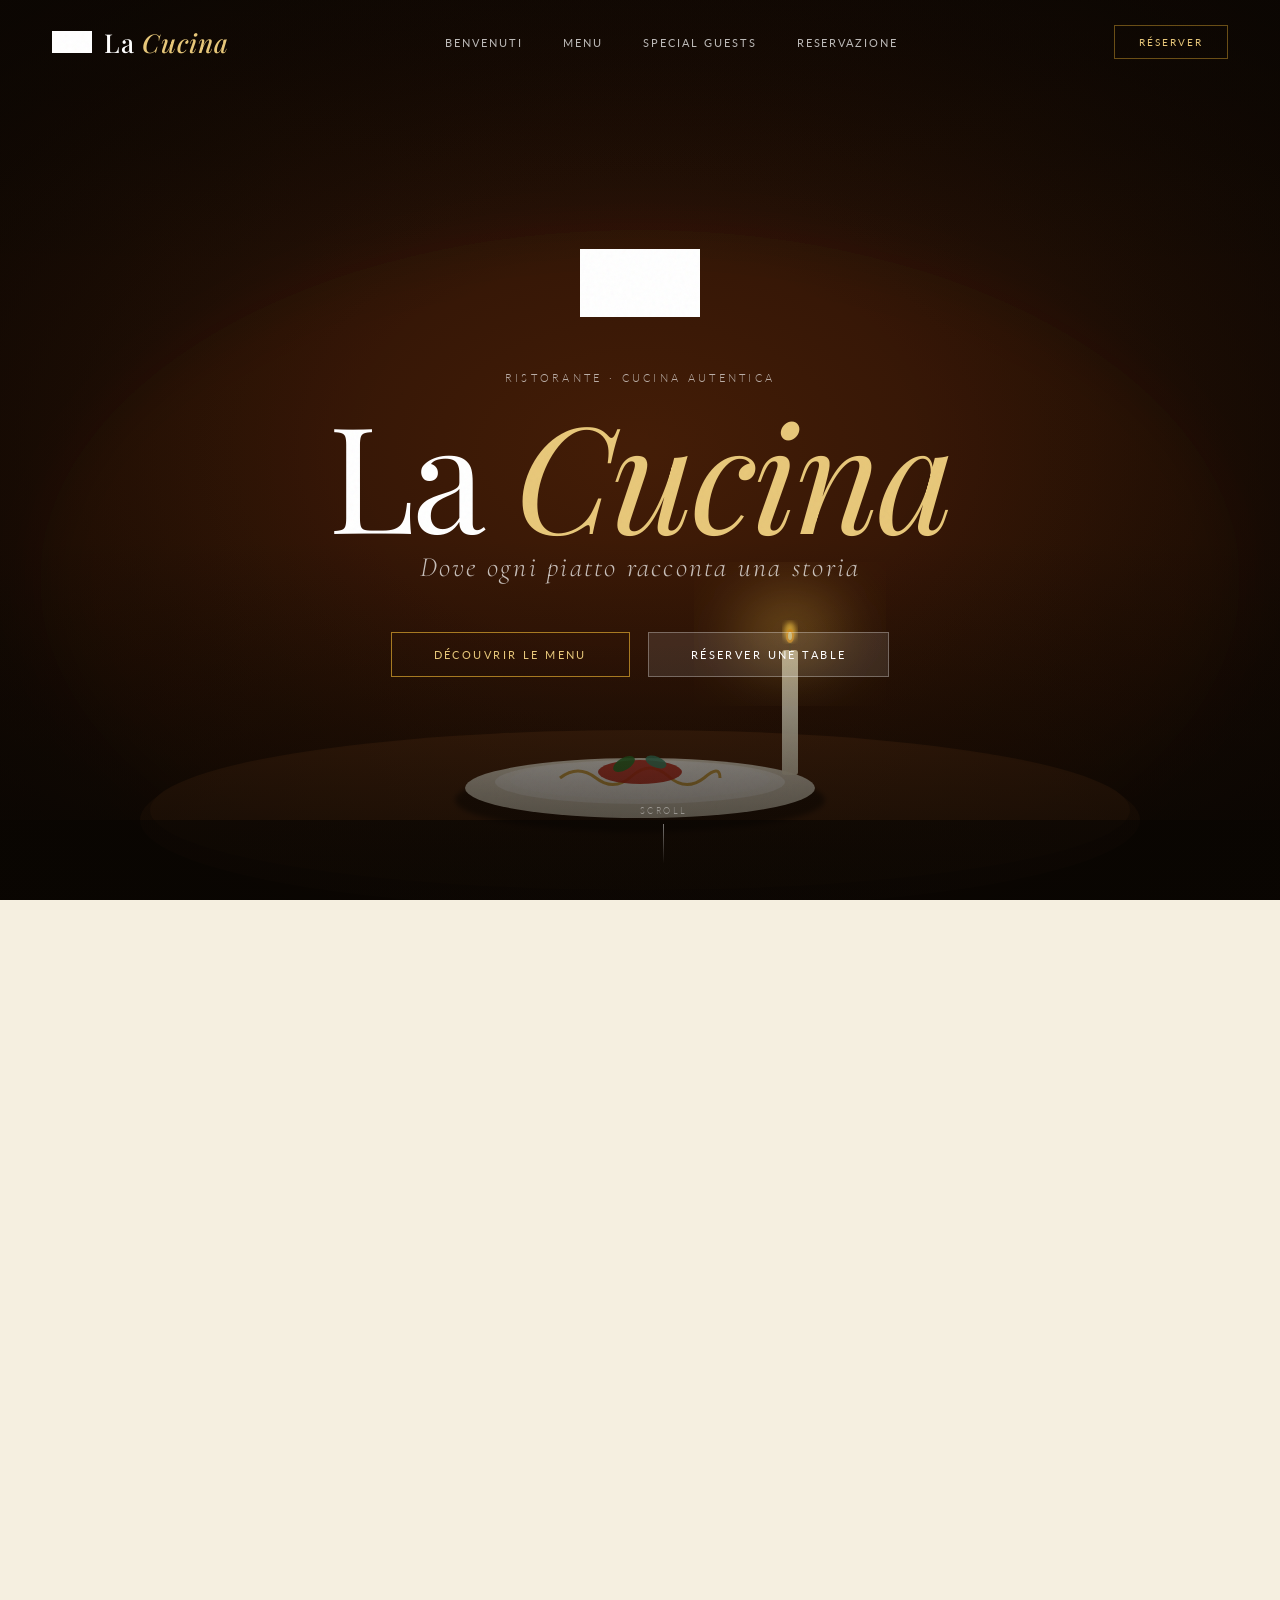
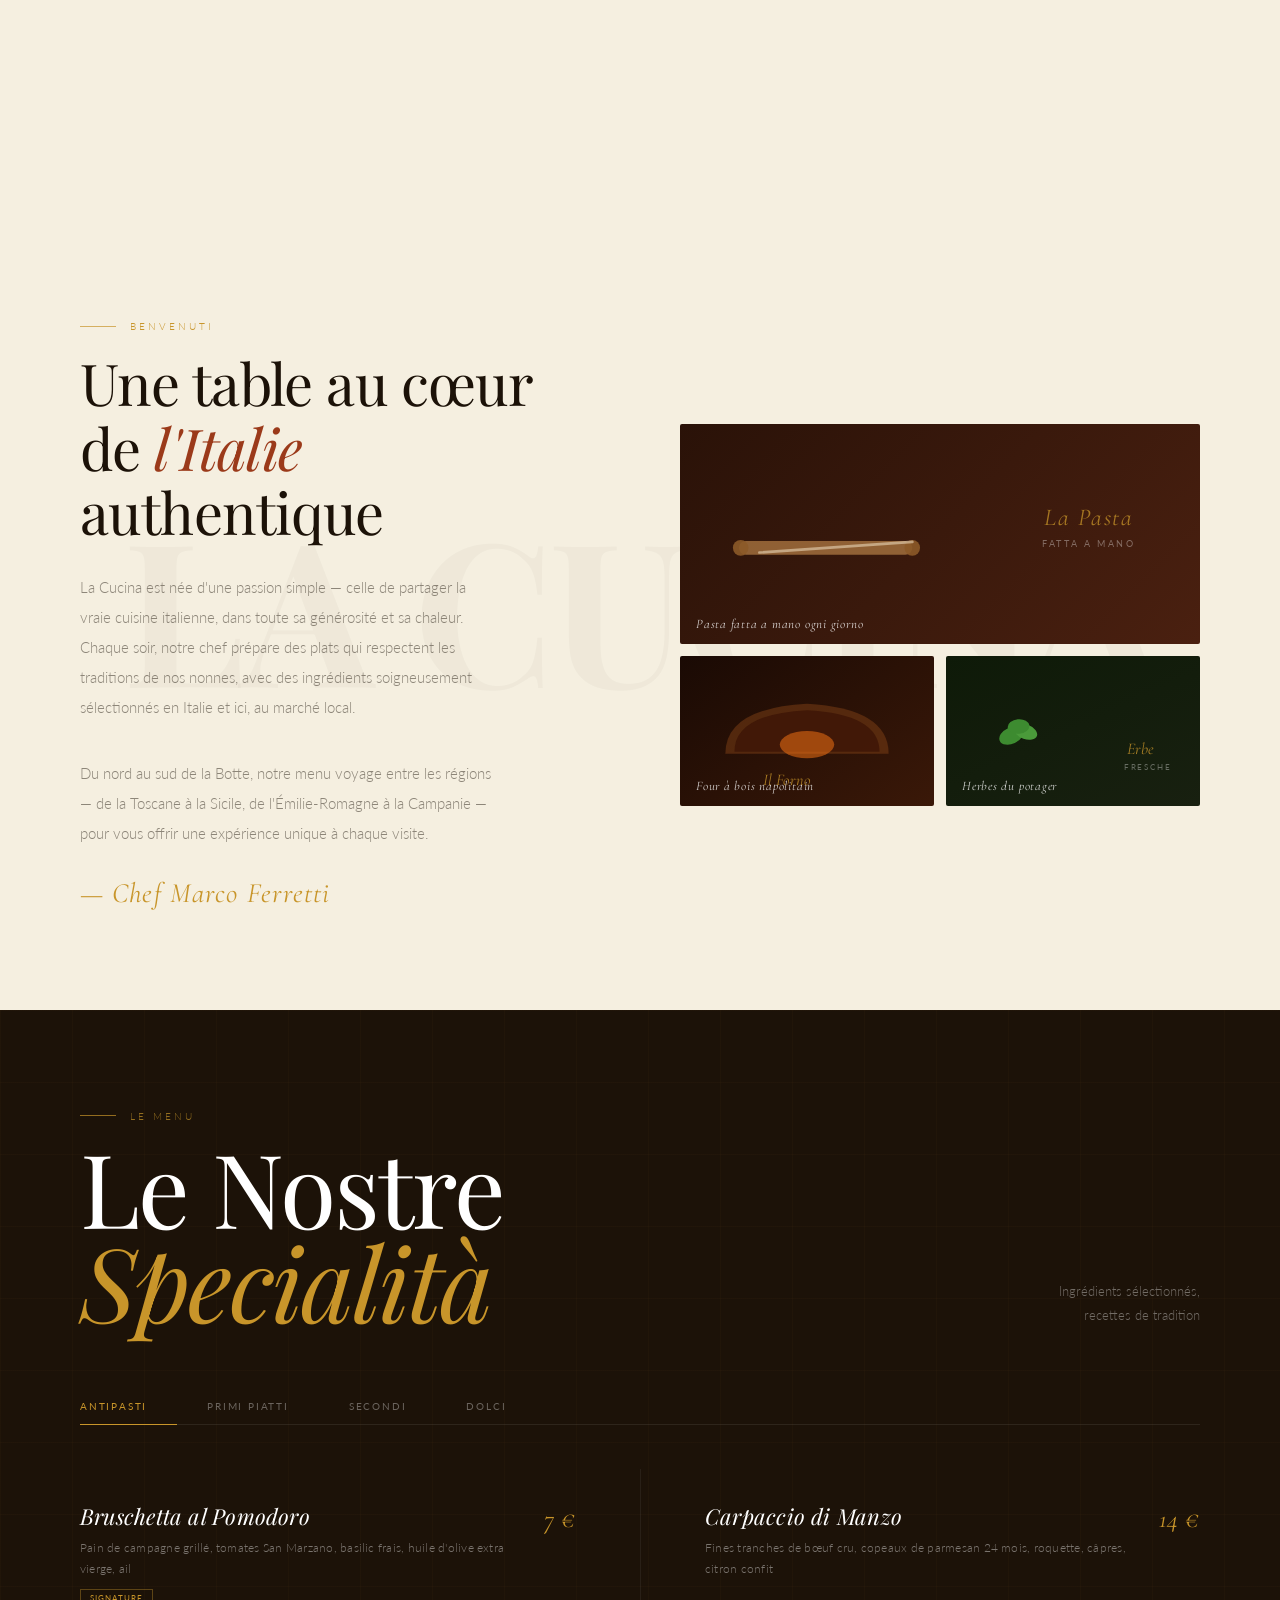
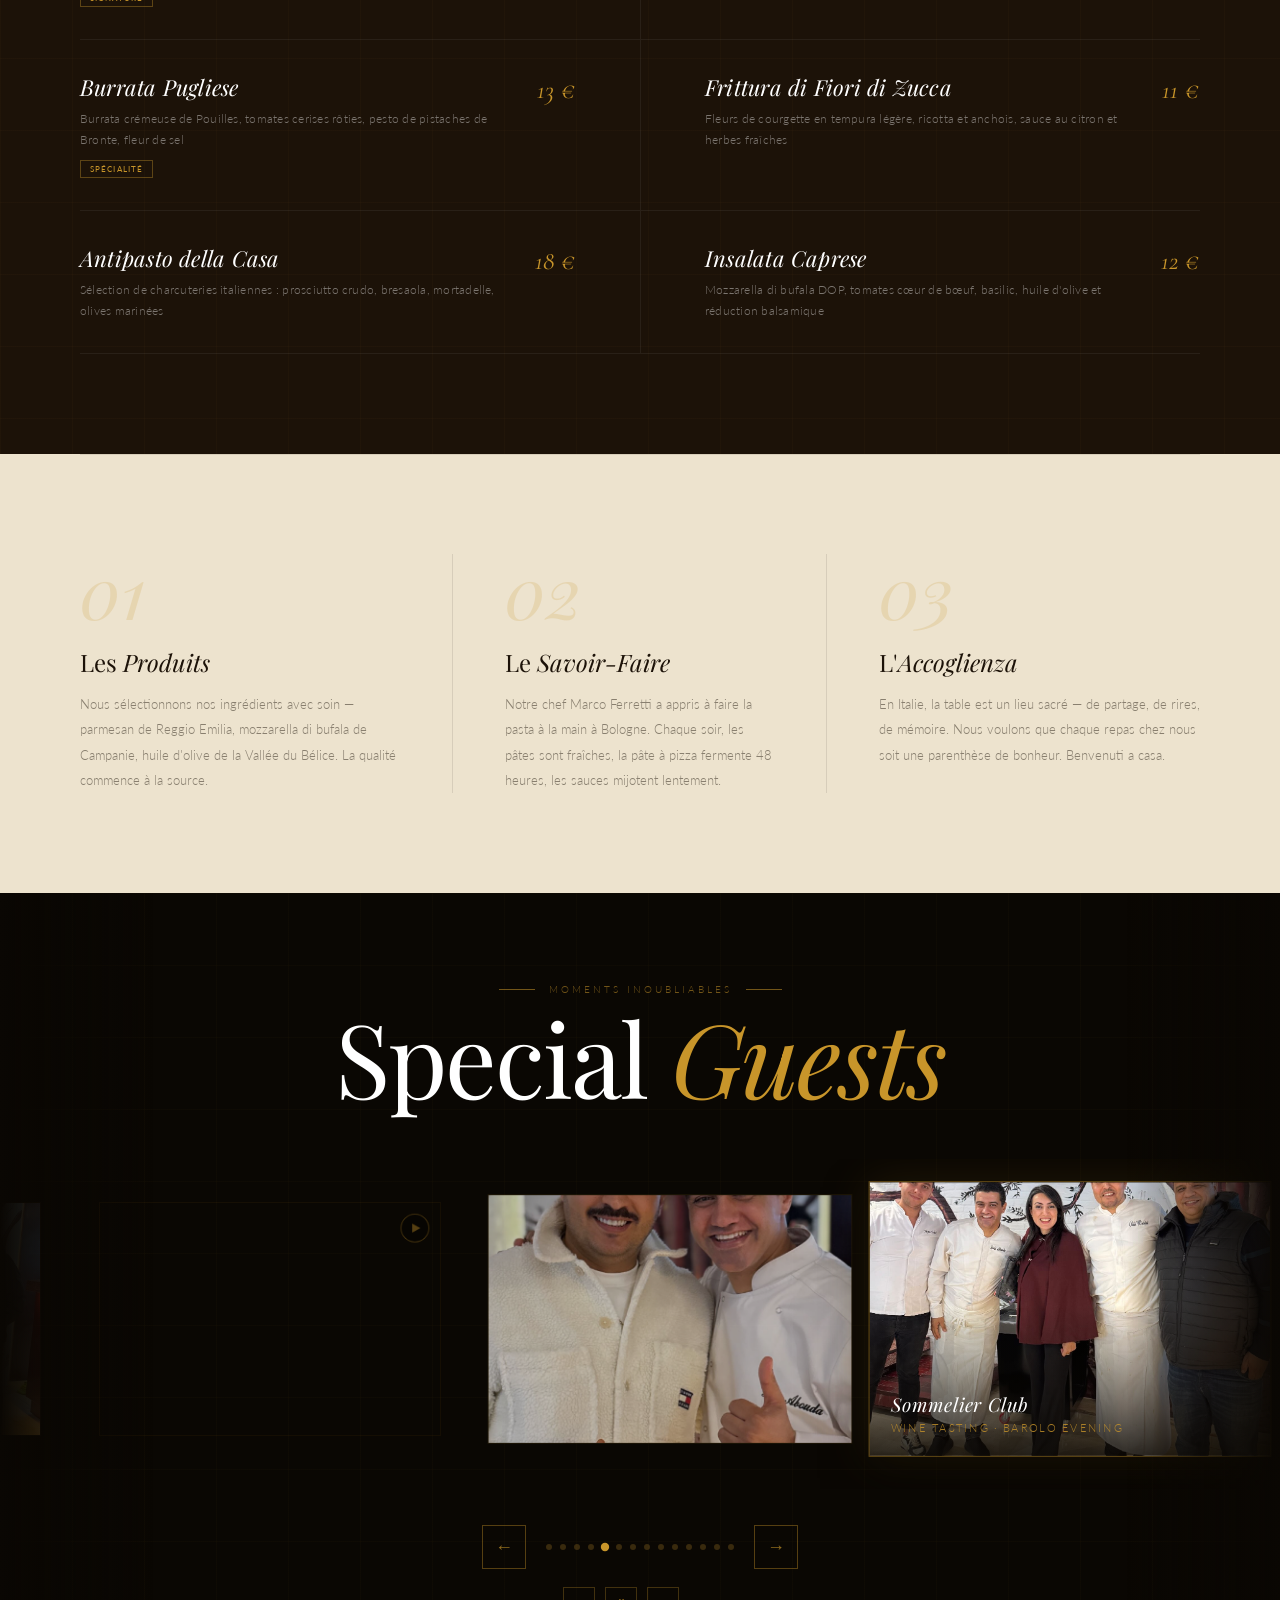
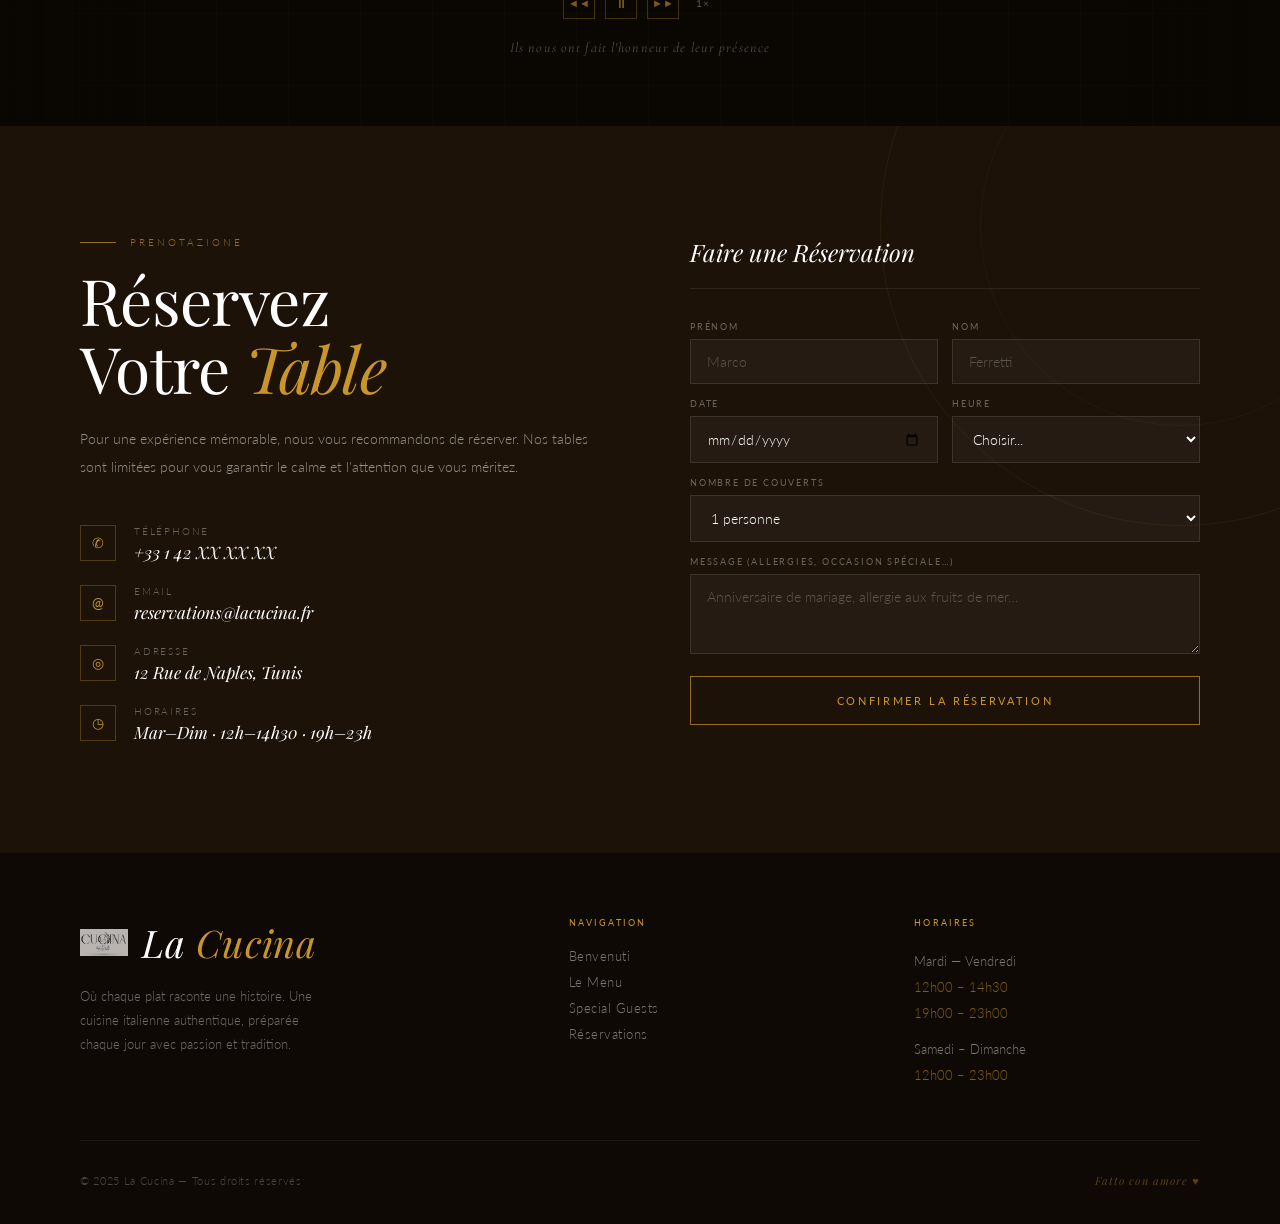
==== commit 11e62576: "design" ====
--- a/index.html
+++ b/index.html
@@ -5,11 +5,7 @@
   <meta name="viewport" content="width=device-width, initial-scale=1.0">
   <title>La Cucina — Ristorante Italiano</title>
   <link href="https://fonts.googleapis.com/css2?family=Playfair+Display:ital,wght@0,400;0,500;0,700;1,400;1,600&family=Lato:wght@300;400&family=Cormorant+Garamond:ital,wght@0,300;1,300;1,400&display=swap" rel="stylesheet">
-
   <style>
-    /* ─────────────────────────────────────────
-       RESET & BASE
-    ───────────────────────────────────────── */
     *, *::before, *::after { box-sizing: border-box; margin: 0; padding: 0; }
 
     :root {
@@ -27,15 +23,8 @@
     }
 
     html { scroll-behavior: smooth; }
-
-    body {
-      font-family: var(--font-b);
-      background: var(--cream);
-      color: var(--dark);
-      overflow-x: hidden;
-    }
-
-    /* Grain overlay */
+    body { font-family: var(--font-b); background: var(--cream); color: var(--dark); overflow-x: hidden; }
+
     body::after {
       content: '';
       position: fixed;
@@ -46,20 +35,14 @@
       mix-blend-mode: multiply;
     }
 
-    /* ─────────────────────────────────────────
-       ① VIDEO HERO — fixed, fades on scroll
-    ───────────────────────────────────────── */
+    /* ── VIDEO HERO 1 ── */
     .video-hero {
       position: fixed;
       top: 0; left: 0;
       width: 100%; height: 100vh;
       z-index: 1;
       overflow: hidden;
-      /* will be faded via JS */
-      transition: opacity 0.05s linear;
-    }
-
-    /* Cinematic dark vignette */
+    }
     .video-hero::before {
       content: '';
       position: absolute;
@@ -69,7 +52,6 @@
         linear-gradient(to bottom, rgba(10,6,2,0.30) 0%, transparent 30%, transparent 60%, rgba(10,6,2,0.70) 100%);
       z-index: 2;
     }
-
     .video-hero video {
       position: absolute;
       top: 50%; left: 50%;
@@ -79,17 +61,12 @@
       object-fit: cover;
       z-index: 1;
     }
-
-    /* Fallback gradient if video doesn't load */
     .video-fallback {
       position: absolute;
       inset: 0;
       z-index: 0;
-      background:
-        linear-gradient(160deg, #2a1a08 0%, #1c1208 40%, #3a1a0a 70%, #1c1208 100%);
-    }
-
-    /* Animated SVG pasta/kitchen illustration as video stand-in */
+      background: linear-gradient(160deg, #2a1a08 0%, #1c1208 40%, #3a1a0a 70%, #1c1208 100%);
+    }
     .hero-illustration {
       position: absolute;
       inset: 0;
@@ -99,8 +76,6 @@
       justify-content: center;
       overflow: hidden;
     }
-
-    /* Hero text overlay */
     .video-hero-content {
       position: absolute;
       inset: 0;
@@ -113,6 +88,72 @@
       padding: 0 24px;
     }
 
+    /* ── VIDEO HERO 2 ── */
+    .video-hero2 {
+      position: fixed;
+      top: 0; left: 0;
+      width: 100%; height: 100vh;
+      z-index: 2;
+      overflow: hidden;
+      opacity: 0;
+      pointer-events: none;
+    }
+    .video-hero2::before {
+      content: '';
+      position: absolute;
+      inset: 0;
+      background:
+        radial-gradient(ellipse at center, transparent 30%, rgba(10,6,2,0.65) 100%),
+        linear-gradient(to bottom, rgba(10,6,2,0.30) 0%, transparent 30%, transparent 60%, rgba(10,6,2,0.70) 100%);
+      z-index: 2;
+    }
+    .video-hero2 video {
+      position: absolute;
+      top: 50%; left: 50%;
+      transform: translate(-50%, -50%);
+      min-width: 100%; min-height: 100%;
+      width: auto; height: auto;
+      object-fit: cover;
+      z-index: 1;
+    }
+    .video-fallback2 {
+      position: absolute;
+      inset: 0;
+      z-index: 0;
+      background: linear-gradient(160deg, #1a0a04 0%, #2a1208 40%, #1c1208 70%, #0d0602 100%);
+    }
+    .hero-illustration2 {
+      position: absolute;
+      inset: 0;
+      z-index: 0;
+      display: flex;
+      align-items: center;
+      justify-content: center;
+      overflow: hidden;
+    }
+    .video-hero2-content {
+      position: absolute;
+      inset: 0;
+      z-index: 3;
+      display: flex;
+      flex-direction: column;
+      align-items: center;
+      justify-content: center;
+      text-align: center;
+      padding: 0 24px;
+    }
+
+    /* ── SHARED HERO CONTENT ── */
+    .hero-logo {
+      width: 120px;
+      height: 120px;
+      object-fit: contain;
+      margin-bottom: 28px;
+      opacity: 0;
+      transform: translateY(12px);
+      animation: fadeUp 1s 0.3s ease forwards;
+      filter: brightness(0) invert(1);
+    }
     .hero-eyebrow {
       font-family: var(--font-b);
       font-size: 11px;
@@ -125,7 +166,6 @@
       transform: translateY(12px);
       animation: fadeUp 1s 0.6s ease forwards;
     }
-
     .hero-name {
       font-family: var(--font-d);
       font-size: clamp(68px, 12vw, 148px);
@@ -138,13 +178,7 @@
       transform: translateY(18px);
       animation: fadeUp 1.1s 0.9s ease forwards;
     }
-
-    .hero-name em {
-      font-style: italic;
-      font-weight: 400;
-      color: #E8C87A;
-    }
-
+    .hero-name em { font-style: italic; font-weight: 400; color: #E8C87A; }
     .hero-sub {
       font-family: var(--font-c);
       font-size: clamp(18px, 2.5vw, 28px);
@@ -156,7 +190,6 @@
       opacity: 0;
       animation: fadeUp 1s 1.2s ease forwards;
     }
-
     .hero-cta-row {
       display: flex;
       gap: 18px;
@@ -164,7 +197,6 @@
       opacity: 0;
       animation: fadeUp 1s 1.5s ease forwards;
     }
-
     .btn-gold {
       padding: 15px 42px;
       background: transparent;
@@ -179,11 +211,7 @@
       display: inline-block;
       transition: background 0.3s, color 0.3s, border-color 0.3s;
     }
-    .btn-gold:hover {
-      background: rgba(200,149,42,0.15);
-      border-color: #E8C87A;
-    }
-
+    .btn-gold:hover { background: rgba(200,149,42,0.15); border-color: #E8C87A; }
     .btn-white {
       padding: 15px 42px;
       background: rgba(255,255,255,0.10);
@@ -200,8 +228,6 @@
       transition: background 0.3s, border-color 0.3s;
     }
     .btn-white:hover { background: rgba(255,255,255,0.18); border-color: rgba(255,255,255,0.5); }
-
-    /* Scroll indicator */
     .scroll-hint {
       position: absolute;
       bottom: 36px;
@@ -229,29 +255,16 @@
       background: linear-gradient(to bottom, rgba(255,255,255,0.45), transparent);
       animation: scrollPulse 2s 2s ease-in-out infinite;
     }
-
     @keyframes scrollPulse {
       0%, 100% { opacity: 0.4; transform: scaleY(1); }
       50%       { opacity: 1;   transform: scaleY(1.15); }
     }
 
-    /* ─────────────────────────────────────────
-       SPACER — pushes content below video
-    ───────────────────────────────────────── */
+    /* ── SPACERS & CONTENT ── */
     .video-spacer { height: 100vh; position: relative; z-index: 2; }
-
-    /* ─────────────────────────────────────────
-       MAIN CONTENT — sits above the fixed video
-    ───────────────────────────────────────── */
-    .site-content {
-      position: relative;
-      z-index: 10;
-      background: var(--cream);
-    }
-
-    /* ─────────────────────────────────────────
-       NAVBAR
-    ───────────────────────────────────────── */
+    .site-content { position: relative; z-index: 10; background: var(--cream); }
+
+    /* ── NAVBAR ── */
     .navbar {
       position: fixed;
       top: 0; left: 0; right: 0;
@@ -262,34 +275,32 @@
       padding: 22px 52px;
       transition: background 0.5s ease, padding 0.4s ease, box-shadow 0.4s;
     }
-
     .navbar.scrolled {
       background: rgba(245,239,224,0.96);
       backdrop-filter: blur(20px);
-      -webkit-backdrop-filter: blur(20px);
       padding: 14px 52px;
       box-shadow: 0 1px 0 var(--border);
     }
-
-    .nav-logo {
+    .nav-logo-wrap { display: flex; align-items: center; gap: 12px; text-decoration: none; }
+    .nav-logo-img {
+      width: 40px; height: 40px;
+      object-fit: contain;
+      filter: brightness(0) invert(1);
+      transition: filter 0.4s;
+    }
+    .navbar.scrolled .nav-logo-img { filter: none; }
+    .nav-logo-text {
       font-family: var(--font-d);
       font-size: 26px;
       font-weight: 500;
       color: white;
       letter-spacing: 0.04em;
-      text-decoration: none;
       transition: color 0.4s;
     }
-    .navbar.scrolled .nav-logo { color: var(--dark); }
-    .nav-logo em { font-style: italic; color: #E8C87A; transition: color 0.4s; }
-    .navbar.scrolled .nav-logo em { color: var(--gold); }
-
-    .nav-links {
-      display: flex;
-      align-items: center;
-      gap: 40px;
-    }
-
+    .navbar.scrolled .nav-logo-text { color: var(--dark); }
+    .nav-logo-text em { font-style: italic; color: #E8C87A; transition: color 0.4s; }
+    .navbar.scrolled .nav-logo-text em { color: var(--gold); }
+    .nav-links { display: flex; align-items: center; gap: 40px; }
     .nav-links a {
       font-size: 11px;
       font-weight: 400;
@@ -297,12 +308,11 @@
       text-transform: uppercase;
       text-decoration: none;
       color: rgba(255,255,255,0.72);
-      transition: color 0.3s, opacity 0.3s;
+      transition: color 0.3s;
     }
     .navbar.scrolled .nav-links a { color: var(--muted); }
-    .nav-links a:hover { color: white; opacity: 1; }
+    .nav-links a:hover { color: white; }
     .navbar.scrolled .nav-links a:hover { color: var(--dark); }
-
     .nav-reserve {
       font-size: 10px;
       font-weight: 400;
@@ -316,29 +326,12 @@
     }
     .nav-reserve:hover { background: rgba(200,149,42,0.12); }
     .navbar.scrolled .nav-reserve { color: var(--gold); border-color: rgba(200,149,42,0.4); }
-    .navbar.scrolled .nav-reserve:hover { background: rgba(200,149,42,0.08); }
-
-    .nav-hamburger {
-      display: none;
-      flex-direction: column;
-      gap: 5px;
-      cursor: pointer;
-      padding: 4px;
-    }
-    .nav-hamburger span {
-      display: block;
-      width: 24px;
-      height: 1.5px;
-      background: white;
-      transition: background 0.4s;
-    }
+    .nav-hamburger { display: none; flex-direction: column; gap: 5px; cursor: pointer; padding: 4px; }
+    .nav-hamburger span { display: block; width: 24px; height: 1.5px; background: white; transition: background 0.4s; }
     .navbar.scrolled .nav-hamburger span { background: var(--dark); }
 
-    /* ─────────────────────────────────────────
-       SECTION SHARED STYLES
-    ───────────────────────────────────────── */
+    /* ── SECTION SHARED ── */
     section { overflow: hidden; }
-
     .section-eyebrow {
       font-family: var(--font-b);
       font-size: 10px;
@@ -360,9 +353,7 @@
       opacity: 0.7;
     }
 
-    /* ─────────────────────────────────────────
-       ② BENVENUTI — intro section
-    ───────────────────────────────────────── */
+    /* ── BENVENUTI ── */
     .benvenuti {
       padding: 120px 80px 100px;
       display: grid;
@@ -372,7 +363,6 @@
       background: var(--cream);
       position: relative;
     }
-
     .benvenuti::before {
       content: 'LA CUCINA';
       position: absolute;
@@ -381,16 +371,13 @@
       font-weight: 700;
       color: rgba(28,18,8,0.028);
       letter-spacing: -0.02em;
-      top: 50%;
-      left: 50%;
+      top: 50%; left: 50%;
       transform: translate(-50%, -50%);
       white-space: nowrap;
       pointer-events: none;
       user-select: none;
     }
-
     .benvenuti-text { position: relative; z-index: 1; }
-
     .benvenuti-title {
       font-family: var(--font-d);
       font-size: clamp(38px, 4.5vw, 62px);
@@ -400,110 +387,34 @@
       letter-spacing: -0.01em;
     }
     .benvenuti-title em { font-style: italic; color: var(--rust); }
-
-    .benvenuti-body {
-      font-size: 15px;
-      font-weight: 300;
-      line-height: 2;
-      color: var(--muted);
-      margin-bottom: 36px;
-      max-width: 420px;
-    }
-
-    .benvenuti-sig {
-      font-family: var(--font-c);
-      font-size: 28px;
-      font-style: italic;
-      color: var(--gold);
-      letter-spacing: 0.04em;
-    }
-
-    .benvenuti-right {
-      position: relative;
-      z-index: 1;
-      display: grid;
-      grid-template-columns: 1fr 1fr;
-      gap: 12px;
-    }
-
-    /* Illustrated panels instead of photos */
-    .illus-panel {
-      border-radius: 2px;
-      overflow: hidden;
-      position: relative;
-    }
+    .benvenuti-body { font-size: 15px; font-weight: 300; line-height: 2; color: var(--muted); margin-bottom: 36px; max-width: 420px; }
+    .benvenuti-sig { font-family: var(--font-c); font-size: 28px; font-style: italic; color: var(--gold); letter-spacing: 0.04em; }
+    .benvenuti-right { position: relative; z-index: 1; display: grid; grid-template-columns: 1fr 1fr; gap: 12px; }
+    .illus-panel { border-radius: 2px; overflow: hidden; position: relative; }
     .illus-panel:first-child { grid-column: span 2; height: 220px; }
     .illus-panel:not(:first-child) { height: 150px; }
-
-    .illus-inner {
-      width: 100%;
-      height: 100%;
-      display: flex;
-      align-items: center;
-      justify-content: center;
-      position: relative;
-      overflow: hidden;
-    }
-
-    .illus-caption {
-      position: absolute;
-      bottom: 12px; left: 16px;
-      font-family: var(--font-c);
-      font-size: 13px;
-      font-style: italic;
-      color: rgba(255,255,255,0.80);
-      letter-spacing: 0.06em;
-      z-index: 2;
-    }
-
-    /* ─────────────────────────────────────────
-       ③ SPECIALITÀ — menu section
-    ───────────────────────────────────────── */
+    .illus-inner { width: 100%; height: 100%; display: flex; align-items: center; justify-content: center; position: relative; overflow: hidden; }
+    .illus-caption { position: absolute; bottom: 12px; left: 16px; font-family: var(--font-c); font-size: 13px; font-style: italic; color: rgba(255,255,255,0.80); letter-spacing: 0.06em; z-index: 2; }
+
+    /* ── SPECIALITÀ ── */
     .specialita {
       padding: 100px 80px;
       background: #1C1208;
       color: white;
       position: relative;
     }
-
     .specialita::before {
       content: '';
       position: absolute;
       inset: 0;
-      background-image:
-        linear-gradient(rgba(200,149,42,0.03) 1px, transparent 1px),
-        linear-gradient(90deg, rgba(200,149,42,0.03) 1px, transparent 1px);
+      background-image: linear-gradient(rgba(200,149,42,0.03) 1px, transparent 1px), linear-gradient(90deg, rgba(200,149,42,0.03) 1px, transparent 1px);
       background-size: 72px 72px;
       pointer-events: none;
     }
-
-    .specialita-header {
-      display: grid;
-      grid-template-columns: 1fr auto;
-      align-items: end;
-      margin-bottom: 60px;
-      position: relative;
-      z-index: 1;
-    }
-
-    .specialita-title {
-      font-family: var(--font-d);
-      font-size: clamp(52px, 8vw, 108px);
-      font-weight: 400;
-      line-height: 0.92;
-      letter-spacing: -0.02em;
-      color: white;
-    }
+    .specialita-header { display: grid; grid-template-columns: 1fr auto; align-items: end; margin-bottom: 60px; position: relative; z-index: 1; }
+    .specialita-title { font-family: var(--font-d); font-size: clamp(52px, 8vw, 108px); font-weight: 400; line-height: 0.92; letter-spacing: -0.02em; color: white; }
     .specialita-title em { font-style: italic; color: #C8952A; }
-
-    .menu-tabs {
-      display: flex;
-      gap: 0;
-      border-bottom: 1px solid rgba(255,255,255,0.08);
-      margin-bottom: 44px;
-      position: relative;
-      z-index: 1;
-    }
+    .menu-tabs { display: flex; gap: 0; border-bottom: 1px solid rgba(255,255,255,0.08); margin-bottom: 44px; position: relative; z-index: 1; }
     .menu-tab {
       padding: 12px 30px;
       font-family: var(--font-b);
@@ -521,10 +432,8 @@
     }
     .menu-tab.active { color: #C8952A; border-bottom-color: #C8952A; }
     .menu-tab:first-child { padding-left: 0; }
-
     .menu-grid { display: none; position: relative; z-index: 1; }
     .menu-grid.active { display: grid; grid-template-columns: 1fr 1fr; gap: 0; }
-
     .menu-item {
       padding: 32px 0;
       border-bottom: 1px solid rgba(255,255,255,0.06);
@@ -534,61 +443,17 @@
       align-items: start;
       position: relative;
     }
-    .menu-item:nth-child(odd) { padding-right: 64px; }
+    .menu-item:nth-child(odd)  { padding-right: 64px; }
     .menu-item:nth-child(even) { padding-left: 64px; border-left: 1px solid rgba(255,255,255,0.06); }
-    .menu-item::after {
-      content: '';
-      position: absolute;
-      bottom: -1px; left: 0;
-      width: 0;
-      height: 1px;
-      background: var(--gold);
-      transition: width 0.4s ease;
-    }
+    .menu-item::after { content: ''; position: absolute; bottom: -1px; left: 0; width: 0; height: 1px; background: var(--gold); transition: width 0.4s ease; }
     .menu-item:hover::after { width: 100%; }
-
-    .menu-item-name {
-      font-family: var(--font-d);
-      font-size: 22px;
-      font-weight: 400;
-      color: white;
-      margin-bottom: 6px;
-      letter-spacing: 0.01em;
-    }
+    .menu-item-name { font-family: var(--font-d); font-size: 22px; font-weight: 400; color: white; margin-bottom: 6px; letter-spacing: 0.01em; }
     .menu-item-name em { font-style: italic; }
-
-    .menu-item-desc {
-      font-size: 12px;
-      font-weight: 300;
-      color: rgba(255,255,255,0.42);
-      line-height: 1.75;
-      letter-spacing: 0.02em;
-    }
-
-    .menu-item-badge {
-      font-size: 8px;
-      letter-spacing: 0.14em;
-      text-transform: uppercase;
-      border: 1px solid rgba(200,149,42,0.38);
-      color: #C8952A;
-      padding: 3px 9px;
-      margin-top: 10px;
-      display: inline-block;
-    }
-
-    .menu-item-price {
-      font-family: var(--font-c);
-      font-size: 26px;
-      font-style: italic;
-      color: #C8952A;
-      white-space: nowrap;
-      padding-top: 2px;
-      letter-spacing: 0.02em;
-    }
-
-    /* ─────────────────────────────────────────
-       ④ FILOSOFIA — philosophy strip
-    ───────────────────────────────────────── */
+    .menu-item-desc { font-size: 12px; font-weight: 300; color: rgba(255,255,255,0.42); line-height: 1.75; letter-spacing: 0.02em; }
+    .menu-item-badge { font-size: 8px; letter-spacing: 0.14em; text-transform: uppercase; border: 1px solid rgba(200,149,42,0.38); color: #C8952A; padding: 3px 9px; margin-top: 10px; display: inline-block; }
+    .menu-item-price { font-family: var(--font-c); font-size: 26px; font-style: italic; color: #C8952A; white-space: nowrap; padding-top: 2px; letter-spacing: 0.02em; }
+
+    /* ── FILOSOFIA ── */
     .filosofia {
       padding: 100px 80px;
       background: var(--warm);
@@ -597,134 +462,380 @@
       gap: 0;
       position: relative;
     }
-
-    .filosofia::before {
+    .filosofia::before { content: ''; position: absolute; top: 0; left: 80px; right: 80px; height: 1px; background: var(--border); }
+    .filo-cell { padding: 0 52px 0 0; border-right: 1px solid var(--border); }
+    .filo-cell:last-child { border-right: none; padding-right: 0; padding-left: 52px; }
+    .filo-cell:nth-child(2) { padding-left: 52px; }
+    .filo-number { font-family: var(--font-d); font-size: 72px; font-weight: 400; font-style: italic; color: rgba(200,149,42,0.18); line-height: 1; margin-bottom: 20px; }
+    .filo-title { font-family: var(--font-d); font-size: 24px; font-weight: 400; margin-bottom: 14px; color: var(--dark); }
+    .filo-title em { font-style: italic; }
+    .filo-body { font-size: 13px; font-weight: 300; line-height: 1.95; color: var(--muted); }
+
+    /* ═══════════════════════════════════════════════
+       ── GALERIE AMÉLIORÉE — Carousel 3D propre ──
+       ═══════════════════════════════════════════════ */
+    .gallery-section {
+      background: #0a0703;
+      padding: 90px 0 70px;
+      position: relative;
+      overflow: hidden;
+      display: flex;
+      flex-direction: column;
+      align-items: center;
+    }
+    .gallery-section::before {
       content: '';
       position: absolute;
-      top: 0; left: 80px; right: 80px;
+      inset: 0;
+      background-image:
+        linear-gradient(rgba(200,149,42,0.025) 1px, transparent 1px),
+        linear-gradient(90deg, rgba(200,149,42,0.025) 1px, transparent 1px);
+      background-size: 72px 72px;
+      pointer-events: none;
+    }
+    /* Fade edges */
+    .gallery-section::after {
+      content: '';
+      position: absolute;
+      inset: 0;
+      background:
+        linear-gradient(to right, #0a0703 0%, transparent 12%, transparent 88%, #0a0703 100%);
+      pointer-events: none;
+      z-index: 10;
+    }
+
+    .gallery-header {
+      text-align: center;
+      margin-bottom: 56px;
+      position: relative;
+      z-index: 5;
+    }
+    .gallery-eyebrow {
+      font-family: var(--font-b);
+      font-size: 10px;
+      font-weight: 300;
+      letter-spacing: 0.30em;
+      text-transform: uppercase;
+      color: rgba(200,149,42,0.55);
+      margin-bottom: 16px;
+      display: flex;
+      align-items: center;
+      justify-content: center;
+      gap: 14px;
+    }
+    .gallery-eyebrow::before, .gallery-eyebrow::after {
+      content: '';
+      display: block;
+      width: 36px;
       height: 1px;
-      background: var(--border);
-    }
-
-    .filo-cell {
-      padding: 0 52px 0 0;
-      border-right: 1px solid var(--border);
-    }
-    .filo-cell:last-child { border-right: none; padding-right: 0; padding-left: 52px; }
-    .filo-cell:nth-child(2) { padding-left: 52px; }
-
-    .filo-number {
+      background: rgba(200,149,42,0.55);
+    }
+    .gallery-title {
       font-family: var(--font-d);
-      font-size: 72px;
+      font-size: clamp(52px, 8vw, 110px);
       font-weight: 400;
-      font-style: italic;
-      color: rgba(200,149,42,0.18);
-      line-height: 1;
-      margin-bottom: 20px;
+      line-height: 0.90;
       letter-spacing: -0.02em;
-    }
-
-    .filo-title {
-      font-family: var(--font-d);
-      font-size: 24px;
-      font-weight: 400;
-      margin-bottom: 14px;
-      color: var(--dark);
-      letter-spacing: 0.01em;
-    }
-    .filo-title em { font-style: italic; }
-
-    .filo-body {
-      font-size: 13px;
-      font-weight: 300;
-      line-height: 1.95;
-      color: var(--muted);
-    }
-
-    /* ─────────────────────────────────────────
-       ⑤ VINI — wine section
-    ───────────────────────────────────────── */
-    .vini {
-      padding: 100px 80px;
-      background: var(--cream);
-      display: grid;
-      grid-template-columns: 1fr 1fr;
-      gap: 100px;
-      align-items: center;
-    }
-
-    .vini-text { order: 2; }
-
-    .vini-title {
-      font-family: var(--font-d);
-      font-size: clamp(36px, 4vw, 56px);
-      font-weight: 400;
-      line-height: 1.1;
-      margin-bottom: 24px;
-      letter-spacing: -0.01em;
-    }
-    .vini-title em { font-style: italic; color: var(--rust); }
-
-    .vini-body {
-      font-size: 14px;
-      font-weight: 300;
-      line-height: 2;
-      color: var(--muted);
-      margin-bottom: 36px;
-    }
-
-    .vini-list {
+      color: white;
+    }
+    .gallery-title em { font-style: italic; color: #C8952A; }
+
+    /* ── Carousel Track ── */
+    .gallery-viewport {
+      width: 100%;
+      overflow: hidden;
+      position: relative;
+      z-index: 5;
+      padding: 30px 0 40px;
+    }
+
+    .gallery-track {
+      display: flex;
+      gap: 20px;
+      will-change: transform;
+      transition: transform 0.6s cubic-bezier(0.25, 0.46, 0.45, 0.94);
+      padding: 0 calc(50% - 200px);
+    }
+
+    .gallery-card {
+      flex: 0 0 380px;
+      height: 260px;
+      position: relative;
+      cursor: pointer;
+      border: 1px solid rgba(200,149,42,0.15);
+      overflow: hidden;
+      transition: border-color 0.3s, transform 0.4s, box-shadow 0.4s;
+      transform-origin: center center;
+    }
+
+    .gallery-card.is-center {
+      border-color: rgba(200,149,42,0.5);
+      transform: scale(1.06);
+      box-shadow: 0 0 40px rgba(200,149,42,0.12), 0 20px 40px rgba(0,0,0,0.5);
+      z-index: 2;
+    }
+
+    .gallery-card.is-adjacent {
+      transform: scale(0.96);
+      opacity: 0.75;
+    }
+
+    .gallery-card.is-far {
+      transform: scale(0.90);
+      opacity: 0.45;
+    }
+
+    .gallery-card img,
+    .gallery-card video {
+      position: absolute;
+      inset: 0;
+      width: 100%;
+      height: 100%;
+      object-fit: cover;
+      display: block;
+      transition: transform 0.5s ease;
+    }
+    .gallery-card:hover img,
+    .gallery-card:hover video {
+      transform: scale(1.04);
+    }
+
+    /* Overlay info on hover */
+    .gallery-card-overlay {
+      position: absolute;
+      inset: 0;
+      background: linear-gradient(to top, rgba(10,7,3,0.85) 0%, transparent 55%);
+      opacity: 0;
+      transition: opacity 0.3s;
+      z-index: 3;
       display: flex;
       flex-direction: column;
-      gap: 0;
-      border-top: 1px solid var(--border);
-    }
-
-    .vino-item {
-      display: flex;
-      justify-content: space-between;
-      align-items: baseline;
-      padding: 18px 0;
-      border-bottom: 1px solid var(--border);
-      gap: 16px;
-    }
-
-    .vino-name {
+      justify-content: flex-end;
+      padding: 20px;
+    }
+    .gallery-card.is-center .gallery-card-overlay,
+    .gallery-card:hover .gallery-card-overlay { opacity: 1; }
+
+    .gallery-card-name {
       font-family: var(--font-d);
       font-size: 18px;
-      font-weight: 400;
       font-style: italic;
-      color: var(--dark);
-    }
-
-    .vino-region {
+      color: white;
+      letter-spacing: 0.02em;
+      margin-bottom: 4px;
+    }
+    .gallery-card-role {
+      font-family: var(--font-b);
+      font-size: 10px;
+      font-weight: 300;
+      letter-spacing: 0.18em;
+      text-transform: uppercase;
+      color: rgba(200,149,42,0.8);
+    }
+
+    /* Video play badge */
+    .vid-badge {
+      position: absolute;
+      top: 12px;
+      right: 12px;
+      z-index: 4;
+      width: 32px;
+      height: 32px;
+      border: 1px solid rgba(200,149,42,0.7);
+      border-radius: 50%;
+      background: rgba(0,0,0,0.55);
+      display: flex;
+      align-items: center;
+      justify-content: center;
+      pointer-events: none;
+    }
+    .vid-badge::after {
+      content: '';
+      width: 0;
+      height: 0;
+      border-style: solid;
+      border-width: 5px 0 5px 9px;
+      border-color: transparent transparent transparent rgba(200,149,42,0.9);
+      margin-left: 2px;
+    }
+
+    /* ── Navigation dots + arrows ── */
+    .gallery-nav {
+      display: flex;
+      align-items: center;
+      gap: 20px;
+      margin-top: 36px;
+      position: relative;
+      z-index: 15;
+    }
+
+    .gallery-arrow {
+      width: 44px;
+      height: 44px;
+      border: 1px solid rgba(200,149,42,0.4);
+      background: none;
+      color: rgba(200,149,42,0.7);
+      cursor: pointer;
+      font-size: 18px;
+      display: flex;
+      align-items: center;
+      justify-content: center;
+      transition: border-color 0.25s, color 0.25s, background 0.25s;
+      flex-shrink: 0;
+    }
+    .gallery-arrow:hover {
+      background: rgba(200,149,42,0.12);
+      border-color: #C8952A;
+      color: #E8C87A;
+    }
+
+    .gallery-dots {
+      display: flex;
+      gap: 8px;
+      align-items: center;
+    }
+    .gallery-dot {
+      width: 6px;
+      height: 6px;
+      border-radius: 50%;
+      background: rgba(200,149,42,0.25);
+      transition: background 0.3s, transform 0.3s;
+      cursor: pointer;
+      border: none;
+      padding: 0;
+    }
+    .gallery-dot.active {
+      background: #C8952A;
+      transform: scale(1.4);
+    }
+
+    /* Speed controls */
+    .gallery-speed-row {
+      display: flex;
+      align-items: center;
+      gap: 10px;
+      margin-top: 18px;
+      position: relative;
+      z-index: 15;
+    }
+    .gallery-ctrl-btn {
+      background: none;
+      border: 1px solid rgba(200,149,42,0.3);
+      color: rgba(200,149,42,0.6);
+      width: 32px;
+      height: 32px;
+      cursor: pointer;
       font-size: 11px;
-      font-weight: 300;
-      color: var(--muted);
+      display: flex;
+      align-items: center;
+      justify-content: center;
+      transition: border-color 0.25s, color 0.25s, background 0.25s;
+    }
+    .gallery-ctrl-btn:hover { background: rgba(200,149,42,0.10); border-color: #C8952A; color: #E8C87A; }
+    .gallery-speed-label {
+      font-family: var(--font-b);
+      font-size: 10px;
+      letter-spacing: 0.14em;
+      color: rgba(255,255,255,0.30);
+      min-width: 28px;
+      text-align: center;
+    }
+    .gallery-pause-btn {
+      background: none;
+      border: 1px solid rgba(200,149,42,0.3);
+      color: rgba(200,149,42,0.6);
+      width: 32px;
+      height: 32px;
+      cursor: pointer;
+      font-size: 13px;
+      display: flex;
+      align-items: center;
+      justify-content: center;
+      transition: border-color 0.25s, color 0.25s, background 0.25s;
+    }
+    .gallery-pause-btn:hover { background: rgba(200,149,42,0.10); border-color: #C8952A; color: #E8C87A; }
+
+    .gallery-sub {
+      font-family: var(--font-c);
+      font-style: italic;
+      font-size: 14px;
+      color: rgba(255,255,255,0.28);
       letter-spacing: 0.08em;
-      flex: 1;
-      padding-left: 12px;
-    }
-
-    .vino-price {
-      font-family: var(--font-c);
-      font-size: 20px;
-      font-style: italic;
-      color: var(--gold);
-      white-space: nowrap;
-    }
-
-    .vini-visual { order: 1; position: relative; height: 520px; }
-
-    .wine-illustration {
-      width: 100%;
-      height: 100%;
+      margin-top: 20px;
       position: relative;
-    }
-
-    /* ─────────────────────────────────────────
-       ⑥ RESERVATION
-    ───────────────────────────────────────── */
+      z-index: 15;
+    }
+
+    /* ── LIGHTBOX ── */
+    .lightbox {
+      display: none;
+      position: fixed;
+      inset: 0;
+      background: rgba(10,7,3,0.96);
+      z-index: 2000;
+      align-items: center;
+      justify-content: center;
+      backdrop-filter: blur(8px);
+    }
+    .lightbox.open { display: flex; }
+    .lightbox-inner {
+      position: relative;
+      max-width: 90vw;
+      max-height: 85vh;
+      display: flex;
+      align-items: center;
+      justify-content: center;
+    }
+    .lightbox-media {
+      max-width: 90vw;
+      max-height: 80vh;
+      display: block;
+      object-fit: contain;
+    }
+    .lightbox-close {
+      position: fixed;
+      top: 28px; right: 36px;
+      font-size: 28px;
+      color: rgba(255,255,255,0.5);
+      cursor: pointer;
+      background: none;
+      border: none;
+      line-height: 1;
+      transition: color 0.2s;
+      z-index: 10;
+    }
+    .lightbox-close:hover { color: white; }
+    .lightbox-info {
+      position: fixed;
+      bottom: 40px;
+      left: 50%;
+      transform: translateX(-50%);
+      text-align: center;
+      z-index: 10;
+    }
+    .lightbox-name { font-family: var(--font-d); font-size: 28px; font-style: italic; color: white; letter-spacing: 0.02em; }
+    .lightbox-role { font-size: 11px; letter-spacing: 0.22em; text-transform: uppercase; color: rgba(200,149,42,0.7); margin-top: 6px; }
+    .lightbox-prev, .lightbox-next {
+      position: fixed;
+      top: 50%;
+      transform: translateY(-50%);
+      background: none;
+      border: 1px solid rgba(255,255,255,0.15);
+      color: rgba(255,255,255,0.5);
+      width: 48px; height: 48px;
+      display: flex;
+      align-items: center;
+      justify-content: center;
+      cursor: pointer;
+      font-size: 22px;
+      transition: border-color 0.3s, color 0.3s;
+      z-index: 10;
+    }
+    .lightbox-prev { left: 24px; }
+    .lightbox-next { right: 24px; }
+    .lightbox-prev:hover, .lightbox-next:hover { border-color: #C8952A; color: #C8952A; }
+
+    /* ── RESERVAZIONE ── */
     .reservazione {
       padding: 110px 80px;
       background: #1C1208;
@@ -736,121 +847,23 @@
       position: relative;
       overflow: hidden;
     }
-
-    .reservazione::before {
-      content: '';
-      position: absolute;
-      width: 600px; height: 600px;
-      border-radius: 50%;
-      border: 1px solid rgba(200,149,42,0.08);
-      top: -200px; right: -200px;
-    }
-    .reservazione::after {
-      content: '';
-      position: absolute;
-      width: 400px; height: 400px;
-      border-radius: 50%;
-      border: 1px solid rgba(200,149,42,0.05);
-      top: -100px; right: -100px;
-    }
-
+    .reservazione::before { content: ''; position: absolute; width: 600px; height: 600px; border-radius: 50%; border: 1px solid rgba(200,149,42,0.08); top: -200px; right: -200px; }
+    .reservazione::after  { content: ''; position: absolute; width: 400px; height: 400px; border-radius: 50%; border: 1px solid rgba(200,149,42,0.05); top: -100px; right: -100px; }
     .reserv-left { position: relative; z-index: 1; }
-
-    .reserv-title {
-      font-family: var(--font-d);
-      font-size: clamp(38px, 5vw, 68px);
-      font-weight: 400;
-      line-height: 1.05;
-      margin-bottom: 24px;
-      letter-spacing: -0.01em;
-    }
+    .reserv-title { font-family: var(--font-d); font-size: clamp(38px, 5vw, 68px); font-weight: 400; line-height: 1.05; margin-bottom: 24px; letter-spacing: -0.01em; }
     .reserv-title em { font-style: italic; color: #C8952A; }
-
-    .reserv-body {
-      font-size: 14px;
-      font-weight: 300;
-      line-height: 2;
-      color: rgba(255,255,255,0.52);
-      margin-bottom: 44px;
-    }
-
-    .contact-list {
-      display: flex;
-      flex-direction: column;
-      gap: 22px;
-    }
-
-    .contact-item {
-      display: flex;
-      gap: 18px;
-      align-items: flex-start;
-    }
-
-    .contact-icon {
-      width: 36px;
-      height: 36px;
-      border: 1px solid rgba(200,149,42,0.3);
-      display: flex;
-      align-items: center;
-      justify-content: center;
-      flex-shrink: 0;
-      color: #C8952A;
-      font-size: 14px;
-    }
-
-    .contact-label {
-      font-size: 10px;
-      font-weight: 300;
-      letter-spacing: 0.18em;
-      text-transform: uppercase;
-      color: rgba(255,255,255,0.35);
-      margin-bottom: 4px;
-    }
-
-    .contact-value {
-      font-family: var(--font-d);
-      font-size: 17px;
-      font-weight: 400;
-      font-style: italic;
-      color: white;
-    }
-
+    .reserv-body { font-size: 14px; font-weight: 300; line-height: 2; color: rgba(255,255,255,0.52); margin-bottom: 44px; }
+    .contact-list { display: flex; flex-direction: column; gap: 22px; }
+    .contact-item { display: flex; gap: 18px; align-items: flex-start; }
+    .contact-icon { width: 36px; height: 36px; border: 1px solid rgba(200,149,42,0.3); display: flex; align-items: center; justify-content: center; flex-shrink: 0; color: #C8952A; font-size: 14px; }
+    .contact-label { font-size: 10px; font-weight: 300; letter-spacing: 0.18em; text-transform: uppercase; color: rgba(255,255,255,0.35); margin-bottom: 4px; }
+    .contact-value { font-family: var(--font-d); font-size: 17px; font-weight: 400; font-style: italic; color: white; }
     .reserv-form { position: relative; z-index: 1; }
-
-    .form-title {
-      font-family: var(--font-d);
-      font-size: 24px;
-      font-weight: 400;
-      font-style: italic;
-      color: white;
-      margin-bottom: 32px;
-      padding-bottom: 20px;
-      border-bottom: 1px solid rgba(255,255,255,0.08);
-    }
-
-    .form-row {
-      display: grid;
-      grid-template-columns: 1fr 1fr;
-      gap: 14px;
-      margin-bottom: 14px;
-    }
-
-    .form-group {
-      display: flex;
-      flex-direction: column;
-      gap: 7px;
-      margin-bottom: 14px;
-    }
+    .form-title { font-family: var(--font-d); font-size: 24px; font-weight: 400; font-style: italic; color: white; margin-bottom: 32px; padding-bottom: 20px; border-bottom: 1px solid rgba(255,255,255,0.08); }
+    .form-row { display: grid; grid-template-columns: 1fr 1fr; gap: 14px; margin-bottom: 14px; }
+    .form-group { display: flex; flex-direction: column; gap: 7px; margin-bottom: 14px; }
     .form-row .form-group { margin-bottom: 0; }
-
-    .form-label {
-      font-size: 9px;
-      font-weight: 400;
-      letter-spacing: 0.20em;
-      text-transform: uppercase;
-      color: rgba(255,255,255,0.35);
-    }
-
+    .form-label { font-size: 9px; font-weight: 400; letter-spacing: 0.20em; text-transform: uppercase; color: rgba(255,255,255,0.35); }
     .form-input, .form-select, .form-textarea {
       background: rgba(255,255,255,0.04);
       border: 1px solid rgba(255,255,255,0.10);
@@ -863,252 +876,99 @@
       width: 100%;
       transition: border-color 0.25s, background 0.25s;
     }
-    .form-input:focus, .form-select:focus, .form-textarea:focus {
-      border-color: rgba(200,149,42,0.5);
-      background: rgba(200,149,42,0.04);
-    }
+    .form-input:focus, .form-select:focus, .form-textarea:focus { border-color: rgba(200,149,42,0.5); background: rgba(200,149,42,0.04); }
     .form-input::placeholder, .form-textarea::placeholder { color: rgba(255,255,255,0.25); }
     .form-select option { background: #1c1208; color: white; }
     .form-textarea { resize: vertical; min-height: 80px; }
-
-    .btn-reserv {
-      width: 100%;
-      padding: 17px;
-      background: transparent;
-      border: 1px solid rgba(200,149,42,0.7);
-      color: #C8952A;
-      font-family: var(--font-b);
-      font-size: 11px;
-      font-weight: 400;
-      letter-spacing: 0.24em;
-      text-transform: uppercase;
-      cursor: pointer;
-      margin-top: 8px;
-      transition: background 0.3s, color 0.3s, border-color 0.3s;
-    }
-    .btn-reserv:hover {
-      background: rgba(200,149,42,0.12);
-      border-color: #C8952A;
-      color: #E8C87A;
-    }
-
-    /* ─────────────────────────────────────────
-       ⑦ FOOTER
-    ───────────────────────────────────────── */
-    footer {
-      background: #0E0904;
-      color: white;
-      padding: 64px 80px 36px;
-    }
-
-    .footer-top {
-      display: grid;
-      grid-template-columns: 1.5fr 1fr 1fr;
-      gap: 60px;
-      padding-bottom: 52px;
-      border-bottom: 1px solid rgba(255,255,255,0.06);
-      margin-bottom: 32px;
-    }
-
-    .footer-brand-name {
-      font-family: var(--font-d);
-      font-size: 38px;
-      font-weight: 400;
-      font-style: italic;
-      color: white;
-      margin-bottom: 16px;
-      letter-spacing: 0.02em;
-    }
+    .btn-reserv { width: 100%; padding: 17px; background: transparent; border: 1px solid rgba(200,149,42,0.7); color: #C8952A; font-family: var(--font-b); font-size: 11px; font-weight: 400; letter-spacing: 0.24em; text-transform: uppercase; cursor: pointer; margin-top: 8px; transition: background 0.3s, color 0.3s, border-color 0.3s; }
+    .btn-reserv:hover { background: rgba(200,149,42,0.12); border-color: #C8952A; color: #E8C87A; }
+
+    /* ── FOOTER ── */
+    footer { background: #0E0904; color: white; padding: 64px 80px 36px; }
+    .footer-top { display: grid; grid-template-columns: 1.5fr 1fr 1fr; gap: 60px; padding-bottom: 52px; border-bottom: 1px solid rgba(255,255,255,0.06); margin-bottom: 32px; }
+    .footer-logo-row { display: flex; align-items: center; gap: 14px; margin-bottom: 16px; }
+    .footer-logo-img { width: 48px; height: 48px; object-fit: contain; opacity: 0.7; }
+    .footer-brand-name { font-family: var(--font-d); font-size: 38px; font-weight: 400; font-style: italic; color: white; letter-spacing: 0.02em; }
     .footer-brand-name em { color: #C8952A; }
-
-    .footer-tagline {
-      font-size: 13px;
-      font-weight: 300;
-      color: rgba(255,255,255,0.40);
-      line-height: 1.85;
-      max-width: 260px;
-    }
-
-    .footer-col-title {
-      font-family: var(--font-b);
-      font-size: 9px;
-      font-weight: 400;
-      letter-spacing: 0.24em;
-      text-transform: uppercase;
-      color: #C8952A;
-      margin-bottom: 20px;
-    }
-
-    .footer-links {
-      display: flex;
-      flex-direction: column;
-      gap: 10px;
-    }
-
-    .footer-links a {
-      font-size: 13px;
-      font-weight: 300;
-      color: rgba(255,255,255,0.45);
-      text-decoration: none;
-      letter-spacing: 0.04em;
-      transition: color 0.2s;
-    }
+    .footer-tagline { font-size: 13px; font-weight: 300; color: rgba(255,255,255,0.40); line-height: 1.85; max-width: 260px; }
+    .footer-col-title { font-family: var(--font-b); font-size: 9px; font-weight: 400; letter-spacing: 0.24em; text-transform: uppercase; color: #C8952A; margin-bottom: 20px; }
+    .footer-links { display: flex; flex-direction: column; gap: 10px; }
+    .footer-links a { font-size: 13px; font-weight: 300; color: rgba(255,255,255,0.45); text-decoration: none; letter-spacing: 0.04em; transition: color 0.2s; }
     .footer-links a:hover { color: rgba(255,255,255,0.8); }
-
-    .footer-hours p {
-      font-size: 13px;
-      font-weight: 300;
-      color: rgba(255,255,255,0.45);
-      line-height: 2;
-    }
-
-    .footer-bottom {
-      display: flex;
-      justify-content: space-between;
-      align-items: center;
-    }
-
-    .footer-copy {
-      font-size: 11px;
-      font-weight: 300;
-      color: rgba(255,255,255,0.25);
-      letter-spacing: 0.06em;
-    }
-
-    .footer-decor {
-      font-family: var(--font-d);
-      font-size: 11px;
-      font-style: italic;
-      color: rgba(200,149,42,0.4);
-      letter-spacing: 0.1em;
-    }
-
-    /* ─────────────────────────────────────────
-       ANIMATIONS
-    ───────────────────────────────────────── */
-    @keyframes fadeUp {
-      to { opacity: 1; transform: translateY(0); }
-    }
-
-    .reveal {
-      opacity: 0;
-      transform: translateY(28px);
-      transition: opacity 0.75s ease, transform 0.75s ease;
-    }
-    .reveal.visible {
-      opacity: 1;
-      transform: translateY(0);
-    }
-
-    /* ─────────────────────────────────────────
-       MOBILE NAV OVERLAY
-    ───────────────────────────────────────── */
-    .mobile-menu {
-      position: fixed;
-      inset: 0;
-      background: rgba(28,18,8,0.98);
-      z-index: 400;
-      display: flex;
-      flex-direction: column;
-      align-items: center;
-      justify-content: center;
-      gap: 32px;
-      opacity: 0;
-      pointer-events: none;
-      transition: opacity 0.35s ease;
-    }
-    .mobile-menu.open {
-      opacity: 1;
-      pointer-events: all;
-    }
-    .mobile-menu a {
-      font-family: var(--font-d);
-      font-size: 40px;
-      font-style: italic;
-      color: white;
-      text-decoration: none;
-      letter-spacing: 0.02em;
-      transition: color 0.2s;
-    }
+    .footer-hours p { font-size: 13px; font-weight: 300; color: rgba(255,255,255,0.45); line-height: 2; }
+    .footer-bottom { display: flex; justify-content: space-between; align-items: center; }
+    .footer-copy { font-size: 11px; font-weight: 300; color: rgba(255,255,255,0.25); letter-spacing: 0.06em; }
+    .footer-decor { font-family: var(--font-d); font-size: 11px; font-style: italic; color: rgba(200,149,42,0.4); letter-spacing: 0.1em; }
+
+    /* ── ANIMATIONS ── */
+    @keyframes fadeUp { to { opacity: 1; transform: translateY(0); } }
+    .reveal { opacity: 0; transform: translateY(28px); transition: opacity 0.75s ease, transform 0.75s ease; }
+    .reveal.visible { opacity: 1; transform: translateY(0); }
+
+    /* ── MOBILE MENU ── */
+    .mobile-menu { position: fixed; inset: 0; background: rgba(28,18,8,0.98); z-index: 400; display: flex; flex-direction: column; align-items: center; justify-content: center; gap: 32px; opacity: 0; pointer-events: none; transition: opacity 0.35s ease; }
+    .mobile-menu.open { opacity: 1; pointer-events: all; }
+    .mobile-menu a { font-family: var(--font-d); font-size: 40px; font-style: italic; color: white; text-decoration: none; transition: color 0.2s; }
     .mobile-menu a:hover { color: #C8952A; }
-    .mobile-close {
-      position: absolute;
-      top: 22px; right: 28px;
-      font-size: 28px;
-      color: rgba(255,255,255,0.5);
-      cursor: pointer;
-      background: none;
-      border: none;
-      line-height: 1;
-    }
-
-    /* ─────────────────────────────────────────
-       RESPONSIVE
-    ───────────────────────────────────────── */
+    .mobile-close { position: absolute; top: 22px; right: 28px; font-size: 28px; color: rgba(255,255,255,0.5); cursor: pointer; background: none; border: none; line-height: 1; }
+
+    /* ── RESPONSIVE ── */
     @media (max-width: 1024px) {
       .benvenuti { padding: 80px 48px; gap: 52px; }
-      .specialita, .filosofia, .vini, .reservazione, footer { padding-left: 48px; padding-right: 48px; }
+      .specialita, .filosofia, .reservazione, footer { padding-left: 48px; padding-right: 48px; }
       .menu-item:nth-child(odd) { padding-right: 40px; }
       .menu-item:nth-child(even) { padding-left: 40px; }
     }
-
     @media (max-width: 768px) {
       .navbar { padding: 18px 24px; }
       .navbar.scrolled { padding: 12px 24px; }
       .nav-links, .nav-reserve { display: none; }
       .nav-hamburger { display: flex; }
-
       .benvenuti { grid-template-columns: 1fr; gap: 40px; padding: 72px 24px 64px; }
       .benvenuti::before { font-size: 80px; }
       .benvenuti-right { display: none; }
-
       .specialita { padding: 72px 24px; }
       .specialita-header { grid-template-columns: 1fr; gap: 16px; }
       .menu-grid.active { grid-template-columns: 1fr; }
       .menu-item:nth-child(even) { padding-left: 0; border-left: none; }
-      .menu-item:nth-child(odd)  { padding-right: 0; }
-
+      .menu-item:nth-child(odd) { padding-right: 0; }
       .filosofia { grid-template-columns: 1fr; padding: 72px 24px; gap: 44px; }
       .filo-cell { border-right: none; padding: 0; border-bottom: 1px solid var(--border); padding-bottom: 44px; }
       .filo-cell:last-child { padding-left: 0; border-bottom: none; padding-bottom: 0; }
       .filo-cell:nth-child(2) { padding-left: 0; }
       .filosofia::before { left: 24px; right: 24px; }
-
-      .vini { grid-template-columns: 1fr; gap: 48px; padding: 72px 24px; }
-      .vini-visual { order: 1; height: 300px; }
-      .vini-text { order: 2; }
-
       .reservazione { grid-template-columns: 1fr; gap: 52px; padding: 72px 24px; }
       .form-row { grid-template-columns: 1fr; }
-
       footer { padding: 52px 24px 28px; }
       .footer-top { grid-template-columns: 1fr; gap: 40px; }
       .footer-bottom { flex-direction: column; gap: 10px; text-align: center; }
+      .gallery-card { flex: 0 0 280px; height: 190px; }
+      .gallery-track { padding: 0 calc(50% - 140px); }
+      .hero-cta-row { flex-direction: column; gap: 12px; }
     }
   </style>
 </head>
 <body>
 
-<!-- ════════════════════════════════════════
-     MOBILE MENU
-════════════════════════════════════════ -->
+<!-- MOBILE MENU -->
 <div class="mobile-menu" id="mobileMenu">
   <button class="mobile-close" onclick="closeMobileMenu()">✕</button>
   <a href="#benvenuti" onclick="closeMobileMenu()">Benvenuti</a>
   <a href="#menu" onclick="closeMobileMenu()">Menu</a>
-  <a href="#vini" onclick="closeMobileMenu()">Vini</a>
+  <a href="#guests" onclick="closeMobileMenu()">Special Guests</a>
   <a href="#reservazione" onclick="closeMobileMenu()">Reservazione</a>
 </div>
 
-<!-- ════════════════════════════════════════
-     NAVBAR
-════════════════════════════════════════ -->
+<!-- NAVBAR -->
 <nav class="navbar" id="navbar">
-  <a href="#" class="nav-logo">La <em>Cucina</em></a>
+  <a href="#" class="nav-logo-wrap">
+    <img src="assets/logo.jpg" alt="La Cucina" class="nav-logo-img" onerror="this.style.display='none'">
+    <span class="nav-logo-text">La <em>Cucina</em></span>
+  </a>
   <div class="nav-links">
     <a href="#benvenuti">Benvenuti</a>
     <a href="#menu">Menu</a>
-    <a href="#vini">Vini</a>
+    <a href="#guests">Special Guests</a>
     <a href="#reservazione">Reservazione</a>
   </div>
   <a href="#reservazione" class="nav-reserve">Réserver</a>
@@ -1117,219 +977,49 @@
   </div>
 </nav>
 
-<!-- ════════════════════════════════════════
-     ① VIDEO HERO  (fixed, fades on scroll)
-════════════════════════════════════════ -->
+<!-- ══════════════════════════════════
+     VIDEO HERO 1
+     ══════════════════════════════════ -->
 <div class="video-hero" id="videoHero">
-
-  <!-- Illustrated animated background (simulates a rich kitchen video) -->
   <div class="video-fallback"></div>
   <div class="hero-illustration">
-    <svg viewBox="0 0 1440 900" preserveAspectRatio="xMidYMid slice"
-         xmlns="http://www.w3.org/2000/svg"
-         style="position:absolute;inset:0;width:100%;height:100%;">
+    <svg viewBox="0 0 1440 900" preserveAspectRatio="xMidYMid slice" xmlns="http://www.w3.org/2000/svg" style="position:absolute;inset:0;width:100%;height:100%;">
       <defs>
-        <radialGradient id="bgGrad" cx="50%" cy="50%" r="70%">
-          <stop offset="0%"   stop-color="#3a1a08" stop-opacity="1"/>
-          <stop offset="100%" stop-color="#0d0602" stop-opacity="1"/>
-        </radialGradient>
-        <radialGradient id="candleGlow" cx="50%" cy="50%" r="50%">
-          <stop offset="0%"   stop-color="#f5c04a" stop-opacity="0.55"/>
-          <stop offset="100%" stop-color="#f5c04a" stop-opacity="0"/>
-        </radialGradient>
-        <radialGradient id="plateGlow" cx="50%" cy="50%" r="50%">
-          <stop offset="0%"   stop-color="#c87030" stop-opacity="0.2"/>
-          <stop offset="100%" stop-color="#c87030" stop-opacity="0"/>
-        </radialGradient>
-        <filter id="softBlur"><feGaussianBlur stdDeviation="2.5"/></filter>
-        <filter id="glowBlur"><feGaussianBlur stdDeviation="12"/></filter>
-        <filter id="candleBlur"><feGaussianBlur stdDeviation="28"/></filter>
+        <radialGradient id="bgGrad1" cx="50%" cy="50%" r="70%"><stop offset="0%" stop-color="#3a1a08"/><stop offset="100%" stop-color="#0d0602"/></radialGradient>
+        <radialGradient id="candleGlow1" cx="50%" cy="50%" r="50%"><stop offset="0%" stop-color="#f5c04a" stop-opacity="0.55"/><stop offset="100%" stop-color="#f5c04a" stop-opacity="0"/></radialGradient>
+        <filter id="softBlur1"><feGaussianBlur stdDeviation="2.5"/></filter>
+        <filter id="candleBlur1"><feGaussianBlur stdDeviation="28"/></filter>
       </defs>
-
-      <!-- Background -->
-      <rect width="1440" height="900" fill="url(#bgGrad)"/>
-
-      <!-- Wall texture — subtle brick pattern -->
-      <rect width="1440" height="900" fill="none" stroke="rgba(255,255,255,0.012)" stroke-width="60"/>
-      <!-- Horizontal mortar lines -->
-      <line x1="0" y1="150" x2="1440" y2="150" stroke="rgba(100,60,20,0.06)" stroke-width="2"/>
-      <line x1="0" y1="240" x2="1440" y2="240" stroke="rgba(100,60,20,0.05)" stroke-width="1.5"/>
-      <line x1="0" y1="330" x2="1440" y2="330" stroke="rgba(100,60,20,0.05)" stroke-width="1.5"/>
-      <line x1="0" y1="420" x2="1440" y2="420" stroke="rgba(100,60,20,0.04)" stroke-width="1"/>
-      <line x1="0" y1="510" x2="1440" y2="510" stroke="rgba(100,60,20,0.04)" stroke-width="1"/>
-      <line x1="0" y1="600" x2="1440" y2="600" stroke="rgba(100,60,20,0.03)" stroke-width="1"/>
-      <line x1="0" y1="690" x2="1440" y2="690" stroke="rgba(100,60,20,0.03)" stroke-width="1"/>
-
-      <!-- Large ambient warm glow center -->
-      <ellipse cx="720" cy="580" rx="600" ry="350" fill="rgba(180,80,20,0.08)" filter="url(#candleBlur)"/>
-      <ellipse cx="720" cy="580" rx="300" ry="200" fill="rgba(220,120,30,0.06)" filter="url(#candleBlur)"/>
-
-      <!-- ──────── TABLE SCENE ──────── -->
-
-      <!-- Table surface -->
+      <rect width="1440" height="900" fill="url(#bgGrad1)"/>
+      <ellipse cx="720" cy="580" rx="600" ry="350" fill="rgba(180,80,20,0.08)" filter="url(#candleBlur1)"/>
       <ellipse cx="720" cy="820" rx="500" ry="90" fill="rgba(60,30,10,0.85)"/>
       <ellipse cx="720" cy="810" rx="490" ry="80" fill="rgba(80,40,15,0.9)"/>
-      <!-- Table cloth drape -->
-      <path d="M230 820 Q300 790 720 785 Q1140 790 1210 820" fill="none" stroke="rgba(240,225,195,0.15)" stroke-width="3"/>
-      <!-- Table surface sheen -->
-      <ellipse cx="580" cy="795" rx="180" ry="25" fill="rgba(255,220,140,0.06)" filter="url(#softBlur)"/>
-
-      <!-- Wine bottle (left) -->
-      <g opacity="0.82">
-        <rect x="298" y="640" width="26" height="160" rx="4" fill="#1a3a10"/>
-        <rect x="303" y="628" width="16" height="20" rx="3" fill="#1a3a10"/>
-        <rect x="306" y="616" width="10" height="16" rx="5" fill="#2a2a1a"/>
-        <!-- label -->
-        <rect x="300" y="672" width="22" height="38" rx="1" fill="rgba(240,220,160,0.9)"/>
-        <rect x="303" y="678" width="16" height="2" fill="rgba(100,60,20,0.6)"/>
-        <rect x="305" y="683" width="12" height="1.5" fill="rgba(100,60,20,0.4)"/>
-        <rect x="305" y="687" width="12" height="1.5" fill="rgba(100,60,20,0.4)"/>
-        <!-- foil neck -->
-        <rect x="302" y="626" width="18" height="8" rx="1" fill="#8B1A00" opacity="0.85"/>
-      </g>
-
-      <!-- Wine glass (left, filled) -->
-      <g opacity="0.78">
-        <!-- stem & base -->
-        <rect x="378" y="770" width="4" height="30" fill="rgba(255,255,255,0.35)"/>
-        <ellipse cx="380" cy="800" rx="18" ry="4" fill="rgba(255,255,255,0.20)"/>
-        <!-- bowl -->
-        <path d="M358 680 Q355 740 375 768 L385 768 Q405 740 402 680 Z" fill="rgba(255,255,255,0.12)"/>
-        <path d="M362 684 Q359 740 377 766 L383 766 Q401 740 398 684 Z" fill="rgba(255,255,255,0.08)"/>
-        <!-- wine liquid -->
-        <path d="M362 730 Q360 755 377 766 L383 766 Q400 755 398 730 Z" fill="rgba(140,20,20,0.72)"/>
-        <!-- rim -->
-        <ellipse cx="380" cy="680" rx="22" ry="4" fill="rgba(255,255,255,0.25)"/>
-        <!-- rim highlight -->
-        <path d="M360 678 Q365 676 372 677" stroke="rgba(255,255,255,0.5)" stroke-width="1.5" fill="none"/>
-        <!-- reflection -->
-        <line x1="370" y1="700" x2="368" y2="730" stroke="rgba(255,255,255,0.12)" stroke-width="1.5"/>
-      </g>
-
-      <!-- MAIN PLATE (center) -->
       <g>
-        <!-- plate shadow -->
-        <ellipse cx="720" cy="800" rx="185" ry="32" fill="rgba(0,0,0,0.5)" filter="url(#softBlur)"/>
-        <!-- plate base -->
+        <ellipse cx="720" cy="800" rx="185" ry="32" fill="rgba(0,0,0,0.5)" filter="url(#softBlur1)"/>
         <ellipse cx="720" cy="788" rx="175" ry="30" fill="rgba(240,230,210,0.96)"/>
-        <ellipse cx="720" cy="784" rx="162" ry="26" fill="rgba(248,240,222,0.98)"/>
-        <!-- plate inner -->
         <ellipse cx="720" cy="782" rx="145" ry="22" fill="rgba(252,246,234,1)"/>
         <ellipse cx="720" cy="780" rx="130" ry="19" fill="#fdf8f0"/>
-
-        <!-- PASTA on plate — spaghetti nest -->
-        <!-- Base nest -->
-        <ellipse cx="720" cy="776" rx="90" ry="14" fill="#c89020" opacity="0.6"/>
-        <!-- Spaghetti strands -->
         <path d="M640 778 Q658 764 676 778 Q694 792 712 776 Q730 760 748 776 Q766 792 784 778 Q800 764 800 778" stroke="#c8901c" stroke-width="3" fill="none" opacity="0.8"/>
-        <path d="M648 782 Q666 768 684 782 Q702 796 720 780 Q738 764 756 780 Q774 796 792 782" stroke="#b8800e" stroke-width="2.5" fill="none" opacity="0.7"/>
-        <path d="M644 774 Q662 760 680 774 Q698 788 716 772 Q734 756 752 772 Q770 788 788 774" stroke="#d4a030" stroke-width="2" fill="none" opacity="0.6"/>
-        <path d="M652 786 Q670 772 688 786 Q706 800 724 784 Q742 768 760 784 Q778 800 796 786" stroke="#a87010" stroke-width="2" fill="none" opacity="0.55"/>
-        <path d="M656 770 Q674 756 692 770 Q710 784 728 768 Q746 752 764 768 Q782 784 796 770" stroke="#c89020" stroke-width="1.8" fill="none" opacity="0.5"/>
-
-        <!-- Tomato sauce blob center -->
         <ellipse cx="720" cy="772" rx="42" ry="12" fill="#c02818" opacity="0.88"/>
-        <ellipse cx="720" cy="770" rx="32" ry="9"  fill="#d4301a" opacity="0.85"/>
-        <!-- Basil leaves -->
         <ellipse cx="704" cy="764" rx="12" ry="6" fill="#2d7a2d" transform="rotate(-30 704 764)" opacity="0.9"/>
         <ellipse cx="736" cy="762" rx="11" ry="5.5" fill="#40916c" transform="rotate(22 736 762)" opacity="0.88"/>
-        <ellipse cx="718" cy="760" rx="9"  ry="4.5" fill="#2d7a2d" transform="rotate(-8 718 760)" opacity="0.85"/>
-        <!-- Parmesan shavings -->
-        <ellipse cx="690" cy="776" rx="10" ry="4" fill="#f2e8c8" opacity="0.85" transform="rotate(-22 690 776)"/>
-        <ellipse cx="748" cy="774" rx="9"  ry="3.5" fill="#f2e8c8" opacity="0.80" transform="rotate(15 748 774)"/>
-        <ellipse cx="720" cy="782" rx="8"  ry="3"   fill="#f2e8c8" opacity="0.78" transform="rotate(5 720 782)"/>
-        <!-- Pepper -->
-        <circle cx="708" cy="770" r="2.2" fill="#1a1208" opacity="0.7"/>
-        <circle cx="730" cy="768" r="1.8" fill="#1a1208" opacity="0.65"/>
-        <!-- Olive oil drizzle -->
-        <path d="M672 778 Q690 770 710 775 Q730 780 748 772" stroke="rgba(200,160,30,0.5)" stroke-width="2.5" fill="none"/>
-        <!-- Plate rim decoration -->
-        <ellipse cx="720" cy="780" rx="160" ry="26" fill="none" stroke="rgba(200,180,140,0.3)" stroke-width="1"/>
-        <!-- Plate glow -->
-        <ellipse cx="720" cy="772" rx="120" ry="18" fill="url(#plateGlow)" filter="url(#softBlur)"/>
       </g>
-
-      <!-- Wine glass (right, empty) -->
-      <g opacity="0.72">
-        <rect x="1052" y="770" width="4" height="30" fill="rgba(255,255,255,0.32)"/>
-        <ellipse cx="1054" cy="800" rx="18" ry="4" fill="rgba(255,255,255,0.18)"/>
-        <path d="M1032 680 Q1029 740 1049 768 L1059 768 Q1079 740 1076 680 Z" fill="rgba(255,255,255,0.10)"/>
-        <ellipse cx="1054" cy="680" rx="22" ry="4" fill="rgba(255,255,255,0.22)"/>
-        <path d="M1034 678 Q1039 676 1046 677" stroke="rgba(255,255,255,0.45)" stroke-width="1.5" fill="none"/>
-        <line x1="1044" y1="700" x2="1042" y2="730" stroke="rgba(255,255,255,0.10)" stroke-width="1.5"/>
+      <g>
+        <rect x="862" y="650" width="16" height="125" rx="3" fill="rgba(248,238,210,0.95)"/>
+        <line x1="870" y1="640" x2="870" y2="652" stroke="#2a1a08" stroke-width="1.5"/>
+        <ellipse cx="870" cy="632" rx="6" ry="10" fill="rgba(255,200,60,0.92)" filter="url(#softBlur1)"/>
+        <ellipse cx="870" cy="636" rx="4" ry="7" fill="rgba(255,160,20,0.85)"/>
+        <ellipse cx="870" cy="636" rx="2" ry="4" fill="rgba(255,255,200,0.9)"/>
+        <ellipse cx="870" cy="634" rx="80" ry="60" fill="url(#candleGlow1)" filter="url(#candleBlur1)"/>
       </g>
-
-      <!-- Candle (right of plate) -->
-      <g>
-        <!-- Candle holder -->
-        <ellipse cx="870" cy="800" rx="16" ry="5" fill="rgba(180,150,80,0.6)"/>
-        <rect x="858" y="770" width="24" height="30" rx="2" fill="rgba(180,150,80,0.55)"/>
-        <!-- Candle body -->
-        <rect x="862" y="650" width="16" height="125" rx="3" fill="rgba(248,238,210,0.95)"/>
-        <!-- Wax drips -->
-        <path d="M862 700 Q858 710 860 720" stroke="rgba(248,238,210,0.7)" stroke-width="3" fill="none"/>
-        <path d="M878 695 Q882 706 880 715" stroke="rgba(248,238,210,0.6)" stroke-width="2.5" fill="none"/>
-        <!-- Wick -->
-        <line x1="870" y1="640" x2="870" y2="652" stroke="#2a1a08" stroke-width="1.5"/>
-        <!-- Flame -->
-        <g style="animation: flicker 2.1s ease-in-out infinite alternate;">
-          <ellipse cx="870" cy="632" rx="6" ry="10" fill="rgba(255,200,60,0.92)" filter="url(#softBlur)"/>
-          <ellipse cx="870" cy="636" rx="4" ry="7"  fill="rgba(255,160,20,0.85)"/>
-          <ellipse cx="870" cy="640" rx="3" ry="5"  fill="rgba(255,220,100,0.7)"/>
-          <ellipse cx="870" cy="636" rx="2" ry="4"  fill="rgba(255,255,200,0.9)"/>
-        </g>
-        <!-- Candle glow -->
-        <ellipse cx="870" cy="634" rx="80" ry="60" fill="url(#candleGlow)" filter="url(#candleBlur)"/>
-      </g>
-
-      <!-- Second candle (far left) -->
-      <g opacity="0.6">
-        <rect x="188" y="706" width="12" height="90" rx="2" fill="rgba(248,238,210,0.85)"/>
-        <ellipse cx="194" cy="796" rx="11" ry="3" fill="rgba(180,150,80,0.5)"/>
-        <line x1="194" y1="698" x2="194" y2="706" stroke="#2a1a08" stroke-width="1.2"/>
-        <ellipse cx="194" cy="694" rx="4" ry="7"  fill="rgba(255,200,60,0.8)" filter="url(#softBlur)"/>
-        <ellipse cx="194" cy="698" rx="3" ry="5"  fill="rgba(255,160,20,0.75)"/>
-        <ellipse cx="194" cy="694" rx="60" ry="50" fill="url(#candleGlow)" filter="url(#candleBlur)" opacity="0.7"/>
-      </g>
-
-      <!-- Small bread basket -->
-      <g opacity="0.75" transform="translate(940, 740)">
-        <!-- basket weave -->
-        <ellipse cx="80" cy="55" rx="72" ry="22" fill="#8a5820"/>
-        <path d="M12 30 Q30 10 80 8 Q130 10 148 30 L148 55 Q130 40 80 38 Q30 40 12 55 Z" fill="#9a6828"/>
-        <path d="M8 30 Q28 8 80 6 Q132 8 152 30" fill="none" stroke="#7a4810" stroke-width="2.5" opacity="0.6"/>
-        <!-- Bread rolls peeking out -->
-        <ellipse cx="58" cy="22" rx="22" ry="15" fill="#d4963e" opacity="0.9"/>
-        <ellipse cx="58" cy="18" rx="18" ry="11" fill="#e4a848"/>
-        <path d="M48 16 Q58 12 68 16" fill="none" stroke="#c88030" stroke-width="1.5" opacity="0.7"/>
-        <ellipse cx="98" cy="20" rx="20" ry="13" fill="#d4963e" opacity="0.85"/>
-        <ellipse cx="98" cy="16" rx="16" ry="10" fill="#e4a848"/>
-        <path d="M89 14 Q98 10 107 14" fill="none" stroke="#c88030" stroke-width="1.5" opacity="0.65"/>
-        <!-- Cloth/napkin peeking -->
-        <path d="M12 30 Q28 26 32 35" fill="none" stroke="rgba(240,225,195,0.5)" stroke-width="3"/>
-      </g>
-
-      <!-- Scattered herbs/flowers decorative -->
-      <circle cx="540" cy="800" r="3" fill="rgba(60,160,60,0.4)"/>
-      <circle cx="552" cy="796" r="2" fill="rgba(60,160,60,0.35)"/>
-      <circle cx="545" cy="793" r="2.5" fill="rgba(60,160,60,0.3)"/>
-
-      <!-- Top ambient — chandelier suggestion -->
-      <ellipse cx="720" cy="0" rx="400" ry="120" fill="rgba(200,140,40,0.04)" filter="url(#candleBlur)"/>
-      <!-- Hanging chain lines -->
-      <line x1="720" y1="0" x2="710" y2="180" stroke="rgba(200,160,80,0.12)" stroke-width="1"/>
-      <line x1="720" y1="0" x2="730" y2="180" stroke="rgba(200,160,80,0.10)" stroke-width="1"/>
-      <!-- Chandelier body suggestion -->
-      <ellipse cx="720" cy="185" rx="55" ry="8" fill="rgba(180,140,60,0.15)"/>
-
-      <!-- Floor shadow -->
       <rect x="0" y="820" width="1440" height="80" fill="rgba(0,0,0,0.6)"/>
-
     </svg>
   </div>
-
-  <!-- Hero text overlay -->
+  <video autoplay muted loop playsinline preload="auto">
+    <source src="assets/video.mp4" type="video/mp4">
+  </video>
   <div class="video-hero-content">
+    <img src="assets/logo.jpg" alt="La Cucina" class="hero-logo" onerror="this.style.display='none'">
     <div class="hero-eyebrow">Ristorante · Cucina Autentica</div>
     <h1 class="hero-name">La <em>Cucina</em></h1>
     <p class="hero-sub">Dove ogni piatto racconta una storia</p>
@@ -1338,60 +1028,115 @@
       <a href="#reservazione" class="btn-white">Réserver une Table</a>
     </div>
   </div>
-
   <div class="scroll-hint">
     <span class="scroll-hint-text">Scroll</span>
     <div class="scroll-line"></div>
   </div>
 </div>
 
-<!-- SPACER so content starts below the fold -->
+<!-- Spacer hero 1 -->
 <div class="video-spacer"></div>
 
-<!-- ════════════════════════════════════════
-     SITE CONTENT (slides over video)
-════════════════════════════════════════ -->
+<!-- ══════════════════════════════════
+     VIDEO HERO 2
+     ══════════════════════════════════ -->
+<div class="video-hero2" id="videoHero2">
+  <div class="video-fallback2"></div>
+  <div class="hero-illustration2">
+    <svg viewBox="0 0 1440 900" preserveAspectRatio="xMidYMid slice" xmlns="http://www.w3.org/2000/svg" style="position:absolute;inset:0;width:100%;height:100%;">
+      <defs>
+        <radialGradient id="bgGrad2" cx="50%" cy="50%" r="70%"><stop offset="0%" stop-color="#3a1a08"/><stop offset="100%" stop-color="#0d0602"/></radialGradient>
+        <radialGradient id="candleGlow2" cx="50%" cy="50%" r="50%"><stop offset="0%" stop-color="#f5c04a" stop-opacity="0.55"/><stop offset="100%" stop-color="#f5c04a" stop-opacity="0"/></radialGradient>
+        <filter id="softBlur2"><feGaussianBlur stdDeviation="2.5"/></filter>
+        <filter id="candleBlur2"><feGaussianBlur stdDeviation="28"/></filter>
+      </defs>
+      <rect width="1440" height="900" fill="url(#bgGrad2)"/>
+      <line x1="0" y1="150" x2="1440" y2="150" stroke="rgba(100,60,20,0.06)" stroke-width="2"/>
+      <line x1="0" y1="300" x2="1440" y2="300" stroke="rgba(100,60,20,0.04)" stroke-width="1"/>
+      <line x1="0" y1="450" x2="1440" y2="450" stroke="rgba(100,60,20,0.04)" stroke-width="1"/>
+      <line x1="0" y1="600" x2="1440" y2="600" stroke="rgba(100,60,20,0.03)" stroke-width="1"/>
+      <ellipse cx="720" cy="580" rx="600" ry="350" fill="rgba(180,80,20,0.08)" filter="url(#candleBlur2)"/>
+      <ellipse cx="720" cy="820" rx="500" ry="90" fill="rgba(60,30,10,0.85)"/>
+      <ellipse cx="720" cy="810" rx="490" ry="80" fill="rgba(80,40,15,0.9)"/>
+      <g opacity="0.82">
+        <rect x="298" y="640" width="26" height="160" rx="4" fill="#1a3a10"/>
+        <rect x="303" y="628" width="16" height="20" rx="3" fill="#1a3a10"/>
+        <rect x="306" y="616" width="10" height="16" rx="5" fill="#2a2a1a"/>
+        <rect x="300" y="672" width="22" height="38" rx="1" fill="rgba(240,220,160,0.9)"/>
+        <rect x="302" y="626" width="18" height="8" rx="1" fill="#8B1A00" opacity="0.85"/>
+      </g>
+      <g opacity="0.78">
+        <rect x="378" y="770" width="4" height="30" fill="rgba(255,255,255,0.35)"/>
+        <ellipse cx="380" cy="800" rx="18" ry="4" fill="rgba(255,255,255,0.20)"/>
+        <path d="M358 680 Q355 740 375 768 L385 768 Q405 740 402 680 Z" fill="rgba(255,255,255,0.12)"/>
+        <path d="M362 730 Q360 755 377 766 L383 766 Q400 755 398 730 Z" fill="rgba(140,20,20,0.72)"/>
+        <ellipse cx="380" cy="680" rx="22" ry="4" fill="rgba(255,255,255,0.25)"/>
+      </g>
+      <g>
+        <ellipse cx="720" cy="800" rx="185" ry="32" fill="rgba(0,0,0,0.5)" filter="url(#softBlur2)"/>
+        <ellipse cx="720" cy="788" rx="175" ry="30" fill="rgba(240,230,210,0.96)"/>
+        <ellipse cx="720" cy="782" rx="145" ry="22" fill="rgba(252,246,234,1)"/>
+        <ellipse cx="720" cy="780" rx="130" ry="19" fill="#fdf8f0"/>
+        <path d="M640 778 Q658 764 676 778 Q694 792 712 776 Q730 760 748 776 Q766 792 784 778 Q800 764 800 778" stroke="#c8901c" stroke-width="3" fill="none" opacity="0.8"/>
+        <ellipse cx="720" cy="772" rx="42" ry="12" fill="#c02818" opacity="0.88"/>
+        <ellipse cx="704" cy="764" rx="12" ry="6" fill="#2d7a2d" transform="rotate(-30 704 764)" opacity="0.9"/>
+        <ellipse cx="736" cy="762" rx="11" ry="5.5" fill="#40916c" transform="rotate(22 736 762)" opacity="0.88"/>
+      </g>
+      <g>
+        <rect x="862" y="650" width="16" height="125" rx="3" fill="rgba(248,238,210,0.95)"/>
+        <line x1="870" y1="640" x2="870" y2="652" stroke="#2a1a08" stroke-width="1.5"/>
+        <ellipse cx="870" cy="632" rx="6" ry="10" fill="rgba(255,200,60,0.92)" filter="url(#softBlur2)"/>
+        <ellipse cx="870" cy="636" rx="4" ry="7" fill="rgba(255,160,20,0.85)"/>
+        <ellipse cx="870" cy="636" rx="2" ry="4" fill="rgba(255,255,200,0.9)"/>
+        <ellipse cx="870" cy="634" rx="80" ry="60" fill="url(#candleGlow2)" filter="url(#candleBlur2)"/>
+      </g>
+      <rect x="0" y="820" width="1440" height="80" fill="rgba(0,0,0,0.6)"/>
+    </svg>
+  </div>
+  <video autoplay muted loop playsinline preload="auto">
+    <source src="assets/video2.mp4" type="video/mp4">
+  </video>
+  <div class="video-hero2-content">
+    <img src="assets/logo.jpg" alt="La Cucina" class="hero-logo" onerror="this.style.display='none'">
+    <div class="hero-eyebrow">Ristorante · Cucina Autentica</div>
+    <h1 class="hero-name">La <em>Cucina</em></h1>
+    <p class="hero-sub">L'arte della tavola italiana</p>
+    <div class="hero-cta-row">
+      <a href="#menu" class="btn-gold">Découvrir le Menu</a>
+      <a href="#reservazione" class="btn-white">Réserver une Table</a>
+    </div>
+  </div>
+  <div class="scroll-hint">
+    <span class="scroll-hint-text">Scroll</span>
+    <div class="scroll-line"></div>
+  </div>
+</div>
+
+<!-- Spacer hero 2 -->
+<div class="video-spacer"></div>
+
+<!-- ══════════════════════════════════
+     CONTENU DU SITE
+     ══════════════════════════════════ -->
 <div class="site-content">
 
-  <!-- ② BENVENUTI -->
+  <!-- BENVENUTI -->
   <section class="benvenuti" id="benvenuti">
     <div class="benvenuti-text reveal">
       <div class="section-eyebrow">Benvenuti</div>
       <h2 class="benvenuti-title">Une table au cœur<br>de <em>l'Italie</em> authentique</h2>
-      <p class="benvenuti-body">
-        La Cucina est née d'une passion simple — celle de partager la vraie cuisine italienne, 
-        dans toute sa générosité et sa chaleur. Chaque soir, notre chef prépare des plats qui 
-        respectent les traditions de nos nonnes, avec des ingrédients soigneusement sélectionnés 
-        en Italie et ici, au marché local.
-      </p>
-      <p class="benvenuti-body" style="margin-bottom:28px;">
-        Du nord au sud de la Botte, notre menu voyage entre les régions — de la Toscane à la Sicile, 
-        de l'Émilie-Romagne à la Campanie — pour vous offrir une expérience unique à chaque visite.
-      </p>
+      <p class="benvenuti-body">La Cucina est née d'une passion simple — celle de partager la vraie cuisine italienne, dans toute sa générosité et sa chaleur. Chaque soir, notre chef prépare des plats qui respectent les traditions de nos nonnes, avec des ingrédients soigneusement sélectionnés en Italie et ici, au marché local.</p>
+      <p class="benvenuti-body" style="margin-bottom:28px;">Du nord au sud de la Botte, notre menu voyage entre les régions — de la Toscane à la Sicile, de l'Émilie-Romagne à la Campanie — pour vous offrir une expérience unique à chaque visite.</p>
       <div class="benvenuti-sig">— Chef Marco Ferretti</div>
     </div>
-
     <div class="benvenuti-right reveal" style="transition-delay:0.18s;">
       <div class="illus-panel">
         <div class="illus-inner" style="background:linear-gradient(135deg,#2a1208,#4a2010);">
           <svg viewBox="0 0 600 220" width="100%" height="100%" xmlns="http://www.w3.org/2000/svg">
-            <!-- Kitchen scene — pasta making -->
-            <rect width="600" height="220" fill="rgba(0,0,0,0)"/>
-            <!-- flour dusted counter suggestion -->
-            <ellipse cx="180" cy="150" rx="130" ry="30" fill="rgba(240,225,195,0.10)"/>
-            <!-- Rolling pasta sheet -->
-            <rect x="90" y="130" width="180" height="3" rx="1.5" fill="rgba(240,225,195,0.55)" transform="rotate(-4 90 130)"/>
-            <rect x="95" y="138" width="170" height="2" rx="1" fill="rgba(240,225,195,0.35)" transform="rotate(-2 95 138)"/>
-            <!-- Rolling pin -->
             <rect x="68" y="118" width="200" height="16" rx="8" fill="rgba(160,110,60,0.85)"/>
             <circle cx="70" cy="126" r="9" fill="rgba(140,90,40,0.9)"/>
             <circle cx="268" cy="126" r="9" fill="rgba(140,90,40,0.9)"/>
-            <!-- Hands suggestion -->
-            <ellipse cx="80"  cy="120" rx="20" ry="12" fill="rgba(200,160,110,0.5)" transform="rotate(10 80 120)"/>
-            <ellipse cx="258" cy="122" rx="20" ry="12" fill="rgba(200,160,110,0.5)" transform="rotate(-10 258 122)"/>
-            <!-- Flour cloud -->
-            <ellipse cx="190" cy="115" rx="50" ry="18" fill="rgba(255,255,255,0.06)" filter="url(#softBlur)"/>
-            <!-- Text -->
+            <rect x="90" y="130" width="180" height="3" rx="1.5" fill="rgba(240,225,195,0.55)" transform="rotate(-4 90 130)"/>
             <text x="420" y="100" font-family="Cormorant Garamond, serif" font-style="italic" font-size="28" fill="rgba(200,149,42,0.75)" letter-spacing="2">La Pasta</text>
             <text x="418" y="125" font-family="Lato, sans-serif" font-size="10" fill="rgba(255,255,255,0.35)" letter-spacing="3">FATTA A MANO</text>
           </svg>
@@ -1401,16 +1146,9 @@
       <div class="illus-panel">
         <div class="illus-inner" style="background:linear-gradient(145deg,#1a0a04,#3a1808);">
           <svg viewBox="0 0 280 150" width="100%" height="100%" xmlns="http://www.w3.org/2000/svg">
-            <!-- Pizza oven suggestion -->
-            <ellipse cx="140" cy="100" rx="100" ry="40" fill="rgba(180,60,10,0.25)"/>
             <path d="M50 100 Q50 50 140 45 Q230 50 230 100 Z" fill="rgba(120,60,20,0.55)"/>
             <path d="M60 98 Q60 56 140 52 Q220 56 220 98" fill="rgba(60,20,5,0.8)"/>
-            <!-- Fire inside oven -->
-            <ellipse cx="140" cy="90" rx="30" ry="15" fill="rgba(255,120,20,0.5)" filter="url(#softBlur)"/>
-            <ellipse cx="140" cy="88" rx="16" ry="10" fill="rgba(255,200,60,0.6)"/>
-            <!-- Pizza peel -->
-            <rect x="100" y="94" width="80" height="8" rx="2" fill="rgba(180,130,60,0.7)"/>
-            <rect x="140" y="70" width="6" height="60" rx="2" fill="rgba(140,100,40,0.75)"/>
+            <ellipse cx="140" cy="90" rx="30" ry="15" fill="rgba(255,120,20,0.5)"/>
             <text x="92" y="135" font-family="Cormorant Garamond, serif" font-style="italic" font-size="18" fill="rgba(200,149,42,0.8)">Il Forno</text>
           </svg>
           <div class="illus-caption">Four à bois napolitain</div>
@@ -1419,27 +1157,9 @@
       <div class="illus-panel">
         <div class="illus-inner" style="background:linear-gradient(155deg,#0e1a08,#182010);">
           <svg viewBox="0 0 280 150" width="100%" height="100%" xmlns="http://www.w3.org/2000/svg">
-            <!-- Herb garden / basil -->
-            <!-- Pots -->
-            <path d="M60 120 Q55 105 65 100 L95 100 Q105 105 100 120 Z" fill="rgba(140,80,30,0.7)"/>
-            <ellipse cx="80" cy="100" rx="18" ry="6" fill="rgba(120,70,25,0.8)"/>
-            <!-- Basil leaves -->
-            <ellipse cx="72" cy="80" rx="14" ry="9"  fill="#3d8b30" transform="rotate(-25 72 80)"/>
-            <ellipse cx="88" cy="76" rx="13" ry="8"  fill="#4a9a3a" transform="rotate(20 88 76)"/>
-            <ellipse cx="80" cy="70" rx="12" ry="8"  fill="#3d8b30" transform="rotate(-5 80 70)"/>
-            <ellipse cx="68" cy="70" rx="10" ry="7"  fill="#55aa42" transform="rotate(-35 68 70)"/>
-            <ellipse cx="92" cy="72" rx="10" ry="6.5" fill="#4a9a3a" transform="rotate(30 92 72)"/>
-            <!-- Second pot -->
-            <path d="M145 122 Q140 108 148 102 L175 102 Q183 108 178 122 Z" fill="rgba(140,80,30,0.65)"/>
-            <ellipse cx="162" cy="102" rx="16" ry="5" fill="rgba(120,70,25,0.75)"/>
-            <!-- Rosemary -->
-            <line x1="162" y1="100" x2="155" y2="68" stroke="rgba(80,120,40,0.85)" stroke-width="1.5"/>
-            <line x1="162" y1="100" x2="165" y2="65" stroke="rgba(80,120,40,0.8)" stroke-width="1.5"/>
-            <line x1="162" y1="100" x2="172" y2="72" stroke="rgba(80,120,40,0.75)" stroke-width="1.5"/>
-            <!-- needle leaves -->
-            <line x1="157" y1="78" x2="150" y2="82" stroke="rgba(60,120,40,0.9)" stroke-width="1.2"/>
-            <line x1="159" y1="74" x2="152" y2="77" stroke="rgba(60,120,40,0.85)" stroke-width="1.2"/>
-            <line x1="166" y1="75" x2="174" y2="79" stroke="rgba(60,120,40,0.85)" stroke-width="1.2"/>
+            <ellipse cx="72" cy="80" rx="14" ry="9" fill="#3d8b30" transform="rotate(-25 72 80)"/>
+            <ellipse cx="88" cy="76" rx="13" ry="8" fill="#4a9a3a" transform="rotate(20 88 76)"/>
+            <ellipse cx="80" cy="70" rx="12" ry="8" fill="#3d8b30" transform="rotate(-5 80 70)"/>
             <text x="200" y="100" font-family="Cormorant Garamond, serif" font-style="italic" font-size="18" fill="rgba(200,149,42,0.8)">Erbe</text>
             <text x="196" y="118" font-family="Lato, sans-serif" font-size="9" fill="rgba(255,255,255,0.35)" letter-spacing="2">FRESCHE</text>
           </svg>
@@ -1449,190 +1169,52 @@
     </div>
   </section>
 
-  <!-- ③ SPECIALITÀ -->
+  <!-- SPECIALITÀ -->
   <section class="specialita" id="menu">
     <div class="specialita-header reveal">
       <div>
         <div class="section-eyebrow" style="color:rgba(200,149,42,0.7);">Le Menu</div>
         <h2 class="specialita-title">Le Nostre<br><em>Specialità</em></h2>
       </div>
-      <p style="font-size:13px;color:rgba(255,255,255,0.38);max-width:200px;text-align:right;line-height:1.9;font-weight:300;">
-        Ingrédients sélectionnés,<br>recettes de tradition
-      </p>
-    </div>
-
+      <p style="font-size:13px;color:rgba(255,255,255,0.38);max-width:200px;text-align:right;line-height:1.9;font-weight:300;">Ingrédients sélectionnés,<br>recettes de tradition</p>
+    </div>
     <div class="menu-tabs reveal">
       <button class="menu-tab active" onclick="switchTab('antipasti',this)">Antipasti</button>
       <button class="menu-tab" onclick="switchTab('primi',this)">Primi Piatti</button>
       <button class="menu-tab" onclick="switchTab('secondi',this)">Secondi</button>
       <button class="menu-tab" onclick="switchTab('dolci',this)">Dolci</button>
     </div>
-
-    <!-- ANTIPASTI -->
     <div class="menu-grid active" id="tab-antipasti">
-      <div class="menu-item reveal">
-        <div>
-          <div class="menu-item-name"><em>Bruschetta al Pomodoro</em></div>
-          <div class="menu-item-desc">Pain de campagne grillé, tomates San Marzano, basilic frais, huile d'olive extra vierge, ail</div>
-          <span class="menu-item-badge">Signature</span>
-        </div>
-        <div class="menu-item-price">7 €</div>
-      </div>
-      <div class="menu-item reveal" style="transition-delay:0.1s">
-        <div>
-          <div class="menu-item-name"><em>Carpaccio di Manzo</em></div>
-          <div class="menu-item-desc">Fines tranches de bœuf cru, copeaux de parmesan 24 mois, roquette, câpres, citron confit</div>
-        </div>
-        <div class="menu-item-price">14 €</div>
-      </div>
-      <div class="menu-item reveal" style="transition-delay:0.15s">
-        <div>
-          <div class="menu-item-name"><em>Burrata Pugliese</em></div>
-          <div class="menu-item-desc">Burrata crémeuse de Pouilles, tomates cerises rôties, pesto de pistaches de Bronte, fleur de sel</div>
-          <span class="menu-item-badge">Spécialité</span>
-        </div>
-        <div class="menu-item-price">13 €</div>
-      </div>
-      <div class="menu-item reveal" style="transition-delay:0.2s">
-        <div>
-          <div class="menu-item-name"><em>Frittura di Fiori di Zucca</em></div>
-          <div class="menu-item-desc">Fleurs de courgette en tempura légère, ricotta et anchois, sauce au citron et herbes fraîches</div>
-        </div>
-        <div class="menu-item-price">11 €</div>
-      </div>
-      <div class="menu-item reveal" style="transition-delay:0.25s">
-        <div>
-          <div class="menu-item-name"><em>Antipasto della Casa</em></div>
-          <div class="menu-item-desc">Sélection de charcuteries italiennes : prosciutto crudo, bresaola, mortadelle, olives marinées</div>
-        </div>
-        <div class="menu-item-price">18 €</div>
-      </div>
-      <div class="menu-item reveal" style="transition-delay:0.3s">
-        <div>
-          <div class="menu-item-name"><em>Insalata Caprese</em></div>
-          <div class="menu-item-desc">Mozzarella di bufala DOP, tomates cœur de bœuf, basilic, huile d'olive et réduction balsamique</div>
-        </div>
-        <div class="menu-item-price">12 €</div>
-      </div>
-    </div>
-
-    <!-- PRIMI -->
+      <div class="menu-item reveal"><div><div class="menu-item-name"><em>Bruschetta al Pomodoro</em></div><div class="menu-item-desc">Pain de campagne grillé, tomates San Marzano, basilic frais, huile d'olive extra vierge, ail</div><span class="menu-item-badge">Signature</span></div><div class="menu-item-price">7 €</div></div>
+      <div class="menu-item reveal" style="transition-delay:0.1s"><div><div class="menu-item-name"><em>Carpaccio di Manzo</em></div><div class="menu-item-desc">Fines tranches de bœuf cru, copeaux de parmesan 24 mois, roquette, câpres, citron confit</div></div><div class="menu-item-price">14 €</div></div>
+      <div class="menu-item reveal" style="transition-delay:0.15s"><div><div class="menu-item-name"><em>Burrata Pugliese</em></div><div class="menu-item-desc">Burrata crémeuse de Pouilles, tomates cerises rôties, pesto de pistaches de Bronte, fleur de sel</div><span class="menu-item-badge">Spécialité</span></div><div class="menu-item-price">13 €</div></div>
+      <div class="menu-item reveal" style="transition-delay:0.2s"><div><div class="menu-item-name"><em>Frittura di Fiori di Zucca</em></div><div class="menu-item-desc">Fleurs de courgette en tempura légère, ricotta et anchois, sauce au citron et herbes fraîches</div></div><div class="menu-item-price">11 €</div></div>
+      <div class="menu-item reveal" style="transition-delay:0.25s"><div><div class="menu-item-name"><em>Antipasto della Casa</em></div><div class="menu-item-desc">Sélection de charcuteries italiennes : prosciutto crudo, bresaola, mortadelle, olives marinées</div></div><div class="menu-item-price">18 €</div></div>
+      <div class="menu-item reveal" style="transition-delay:0.3s"><div><div class="menu-item-name"><em>Insalata Caprese</em></div><div class="menu-item-desc">Mozzarella di bufala DOP, tomates cœur de bœuf, basilic, huile d'olive et réduction balsamique</div></div><div class="menu-item-price">12 €</div></div>
+    </div>
     <div class="menu-grid" id="tab-primi">
-      <div class="menu-item reveal">
-        <div>
-          <div class="menu-item-name"><em>Spaghetti alla Carbonara</em></div>
-          <div class="menu-item-desc">Guanciale de Norcia, pecorino romano DOP, œuf entier, poivre noir fraîchement concassé</div>
-          <span class="menu-item-badge">Recette Romaine</span>
-        </div>
-        <div class="menu-item-price">16 €</div>
-      </div>
-      <div class="menu-item reveal" style="transition-delay:0.1s">
-        <div>
-          <div class="menu-item-name"><em>Tagliatelle al Ragù Bolognese</em></div>
-          <div class="menu-item-desc">Tagliatelle fraîches maison, ragù de veau et bœuf mijoté 6 heures, parmesan 36 mois râpé</div>
-          <span class="menu-item-badge">Signature</span>
-        </div>
-        <div class="menu-item-price">17 €</div>
-      </div>
-      <div class="menu-item reveal" style="transition-delay:0.15s">
-        <div>
-          <div class="menu-item-name"><em>Risotto ai Funghi Porcini</em></div>
-          <div class="menu-item-desc">Risotto Carnaroli, cèpes de saison, beurre de montagne, thym frais, copeaux de truffe noire</div>
-        </div>
-        <div class="menu-item-price">19 €</div>
-      </div>
-      <div class="menu-item reveal" style="transition-delay:0.2s">
-        <div>
-          <div class="menu-item-name"><em>Cacio e Pepe</em></div>
-          <div class="menu-item-desc">Tonnarelli à la semoule de blé dur, pecorino romano, poivre noir en abondance — simplicité absolue</div>
-        </div>
-        <div class="menu-item-price">15 €</div>
-      </div>
-      <div class="menu-item reveal" style="transition-delay:0.25s">
-        <div>
-          <div class="menu-item-name"><em>Linguine alle Vongole</em></div>
-          <div class="menu-item-desc">Palourdes fraîches, vin blanc de Campanie, ail, piment de Calabre, persil plat, huile d'olive</div>
-        </div>
-        <div class="menu-item-price">21 €</div>
-      </div>
-      <div class="menu-item reveal" style="transition-delay:0.3s">
-        <div>
-          <div class="menu-item-name"><em>Gnocchi al Tartufo</em></div>
-          <div class="menu-item-desc">Gnocchi de pommes de terre maison, crème de truffe noire, parmesan fondant, noix torréfiées</div>
-        </div>
-        <div class="menu-item-price">22 €</div>
-      </div>
-    </div>
-
-    <!-- SECONDI -->
+      <div class="menu-item reveal"><div><div class="menu-item-name"><em>Spaghetti alla Carbonara</em></div><div class="menu-item-desc">Guanciale de Norcia, pecorino romano DOP, œuf entier, poivre noir fraîchement concassé</div><span class="menu-item-badge">Recette Romaine</span></div><div class="menu-item-price">16 €</div></div>
+      <div class="menu-item reveal" style="transition-delay:0.1s"><div><div class="menu-item-name"><em>Tagliatelle al Ragù Bolognese</em></div><div class="menu-item-desc">Tagliatelle fraîches maison, ragù de veau et bœuf mijoté 6 heures, parmesan 36 mois râpé</div><span class="menu-item-badge">Signature</span></div><div class="menu-item-price">17 €</div></div>
+      <div class="menu-item reveal" style="transition-delay:0.15s"><div><div class="menu-item-name"><em>Risotto ai Funghi Porcini</em></div><div class="menu-item-desc">Risotto Carnaroli, cèpes de saison, beurre de montagne, thym frais, copeaux de truffe noire</div></div><div class="menu-item-price">19 €</div></div>
+      <div class="menu-item reveal" style="transition-delay:0.2s"><div><div class="menu-item-name"><em>Cacio e Pepe</em></div><div class="menu-item-desc">Tonnarelli à la semoule de blé dur, pecorino romano, poivre noir en abondance — simplicité absolue</div></div><div class="menu-item-price">15 €</div></div>
+      <div class="menu-item reveal" style="transition-delay:0.25s"><div><div class="menu-item-name"><em>Linguine alle Vongole</em></div><div class="menu-item-desc">Palourdes fraîches, vin blanc de Campanie, ail, piment de Calabre, persil plat, huile d'olive</div></div><div class="menu-item-price">21 €</div></div>
+      <div class="menu-item reveal" style="transition-delay:0.3s"><div><div class="menu-item-name"><em>Gnocchi al Tartufo</em></div><div class="menu-item-desc">Gnocchi de pommes de terre maison, crème de truffe noire, parmesan fondant, noix torréfiées</div></div><div class="menu-item-price">22 €</div></div>
+    </div>
     <div class="menu-grid" id="tab-secondi">
-      <div class="menu-item reveal">
-        <div>
-          <div class="menu-item-name"><em>Branzino al Forno</em></div>
-          <div class="menu-item-desc">Loup de mer rôti aux herbes, pommes de terre nouvelles, salsa verde au citron et câpres</div>
-          <span class="menu-item-badge">Poisson frais</span>
-        </div>
-        <div class="menu-item-price">26 €</div>
-      </div>
-      <div class="menu-item reveal" style="transition-delay:0.1s">
-        <div>
-          <div class="menu-item-name"><em>Costolette d'Agnello</em></div>
-          <div class="menu-item-desc">Côtelettes d'agneau grillées à la braise, herbes de Toscane, légumes de saison, jus corsé</div>
-        </div>
-        <div class="menu-item-price">29 €</div>
-      </div>
-      <div class="menu-item reveal" style="transition-delay:0.15s">
-        <div>
-          <div class="menu-item-name"><em>Bistecca alla Fiorentina</em></div>
-          <div class="menu-item-desc">T-bone de bœuf Chianina IGP, cuit à la braise, huile d'olive de la récolte, sel de Cervia (min. 600g)</div>
-          <span class="menu-item-badge">Pièce Noble</span>
-        </div>
-        <div class="menu-item-price">48 €</div>
-      </div>
-      <div class="menu-item reveal" style="transition-delay:0.2s">
-        <div>
-          <div class="menu-item-name"><em>Pollo alla Cacciatora</em></div>
-          <div class="menu-item-desc">Poulet fermier à l'ancienne, tomates, olives, câpres, vin blanc, romarin — mijotage traditionnel</div>
-        </div>
-        <div class="menu-item-price">22 €</div>
-      </div>
-    </div>
-
-    <!-- DOLCI -->
+      <div class="menu-item reveal"><div><div class="menu-item-name"><em>Branzino al Forno</em></div><div class="menu-item-desc">Loup de mer rôti aux herbes, pommes de terre nouvelles, salsa verde au citron et câpres</div><span class="menu-item-badge">Poisson frais</span></div><div class="menu-item-price">26 €</div></div>
+      <div class="menu-item reveal" style="transition-delay:0.1s"><div><div class="menu-item-name"><em>Costolette d'Agnello</em></div><div class="menu-item-desc">Côtelettes d'agneau grillées à la braise, herbes de Toscane, légumes de saison, jus corsé</div></div><div class="menu-item-price">29 €</div></div>
+      <div class="menu-item reveal" style="transition-delay:0.15s"><div><div class="menu-item-name"><em>Bistecca alla Fiorentina</em></div><div class="menu-item-desc">T-bone de bœuf Chianina IGP, cuit à la braise, huile d'olive de la récolte, sel de Cervia</div><span class="menu-item-badge">Pièce Noble</span></div><div class="menu-item-price">48 €</div></div>
+      <div class="menu-item reveal" style="transition-delay:0.2s"><div><div class="menu-item-name"><em>Pollo alla Cacciatora</em></div><div class="menu-item-desc">Poulet fermier à l'ancienne, tomates, olives, câpres, vin blanc, romarin — mijotage traditionnel</div></div><div class="menu-item-price">22 €</div></div>
+    </div>
     <div class="menu-grid" id="tab-dolci">
-      <div class="menu-item reveal">
-        <div>
-          <div class="menu-item-name"><em>Tiramisù della Nonna</em></div>
-          <div class="menu-item-desc">Recette familiale — mascarpone, espresso torréfié, savoiards, marsala, cacao de Modica</div>
-          <span class="menu-item-badge">Fait Maison</span>
-        </div>
-        <div class="menu-item-price">9 €</div>
-      </div>
-      <div class="menu-item reveal" style="transition-delay:0.1s">
-        <div>
-          <div class="menu-item-name"><em>Panna Cotta al Limoncello</em></div>
-          <div class="menu-item-desc">Crème cuite vanille de Madagascar, coulis de limoncello, fraises et menthe fraîche</div>
-        </div>
-        <div class="menu-item-price">8 €</div>
-      </div>
-      <div class="menu-item reveal" style="transition-delay:0.15s">
-        <div>
-          <div class="menu-item-name"><em>Cannoli Siciliani</em></div>
-          <div class="menu-item-desc">Tubes croustillants frits, ricotta sucrée à la fleur d'oranger, zestes d'orange, pistaches de Bronte</div>
-        </div>
-        <div class="menu-item-price">8 €</div>
-      </div>
-      <div class="menu-item reveal" style="transition-delay:0.2s">
-        <div>
-          <div class="menu-item-name"><em>Gelato Artigianale</em></div>
-          <div class="menu-item-desc">Trois boules au choix : pistacchio di Bronte, stracciatella, cioccolato fondente, fragola di bosco</div>
-        </div>
-        <div class="menu-item-price">7 €</div>
-      </div>
+      <div class="menu-item reveal"><div><div class="menu-item-name"><em>Tiramisù della Nonna</em></div><div class="menu-item-desc">Recette familiale — mascarpone, espresso torréfié, savoiards, marsala, cacao de Modica</div><span class="menu-item-badge">Fait Maison</span></div><div class="menu-item-price">9 €</div></div>
+      <div class="menu-item reveal" style="transition-delay:0.1s"><div><div class="menu-item-name"><em>Panna Cotta al Limoncello</em></div><div class="menu-item-desc">Crème cuite vanille de Madagascar, coulis de limoncello, fraises et menthe fraîche</div></div><div class="menu-item-price">8 €</div></div>
+      <div class="menu-item reveal" style="transition-delay:0.15s"><div><div class="menu-item-name"><em>Cannoli Siciliani</em></div><div class="menu-item-desc">Tubes croustillants frits, ricotta sucrée à la fleur d'oranger, zestes d'orange, pistaches de Bronte</div></div><div class="menu-item-price">8 €</div></div>
+      <div class="menu-item reveal" style="transition-delay:0.2s"><div><div class="menu-item-name"><em>Gelato Artigianale</em></div><div class="menu-item-desc">Trois boules au choix : pistacchio di Bronte, stracciatella, cioccolato fondente, fragola di bosco</div></div><div class="menu-item-price">7 €</div></div>
     </div>
   </section>
 
-  <!-- ④ FILOSOFIA -->
+  <!-- FILOSOFIA -->
   <section class="filosofia" id="filosofia">
     <div class="filo-cell reveal">
       <div class="filo-number">01</div>
@@ -1651,190 +1233,210 @@
     </div>
   </section>
 
-  <!-- ⑤ VINI -->
-  <section class="vini" id="vini">
-    <div class="vini-visual reveal">
-      <svg viewBox="0 0 440 520" xmlns="http://www.w3.org/2000/svg" style="width:100%;height:100%;">
-        <defs>
-          <radialGradient id="viniGlow" cx="50%" cy="40%" r="55%">
-            <stop offset="0%" stop-color="rgba(180,60,20,0.15)"/>
-            <stop offset="100%" stop-color="rgba(180,60,20,0)"/>
-          </radialGradient>
-        </defs>
-        <rect width="440" height="520" fill="rgba(28,18,8,0.04)" rx="2"/>
-        <!-- Glow -->
-        <ellipse cx="220" cy="200" rx="200" ry="180" fill="url(#viniGlow)"/>
-
-        <!-- Wine bottle large (center) -->
-        <g transform="translate(155, 30)">
-          <!-- bottle body -->
-          <rect x="26" y="130" width="78" height="300" rx="6" fill="#1a2a0e"/>
-          <!-- bottle shoulder -->
-          <path d="M26 130 Q18 90 35 70 L95 70 Q112 90 104 130 Z" fill="#1a2a0e"/>
-          <!-- bottle neck -->
-          <rect x="44" y="30" width="42" height="46" rx="4" fill="#1a2a0e"/>
-          <!-- cork & foil -->
-          <rect x="48" y="10" width="34" height="22" rx="5" fill="#8B1A00"/>
-          <rect x="46" y="8"  width="38" height="8"  rx="3" fill="#a02010"/>
-          <!-- label -->
-          <rect x="30" y="160" width="70" height="100" rx="2" fill="rgba(240,220,160,0.95)"/>
-          <rect x="35" y="172" width="60" height="2" fill="rgba(100,60,20,0.5)"/>
-          <!-- label art — small grape cluster -->
-          <circle cx="65" cy="196" r="5" fill="rgba(80,20,60,0.5)"/>
-          <circle cx="75" cy="192" r="4.5" fill="rgba(80,20,60,0.45)"/>
-          <circle cx="58" cy="192" r="4.5" fill="rgba(80,20,60,0.45)"/>
-          <circle cx="68" cy="188" r="4" fill="rgba(80,20,60,0.4)"/>
-          <line x1="68" y1="184" x2="68" y2="176" stroke="rgba(80,50,20,0.4)" stroke-width="1.5"/>
-          <rect x="38" y="208" width="54" height="2" fill="rgba(100,60,20,0.35)"/>
-          <rect x="42" y="213" width="46" height="1.5" fill="rgba(100,60,20,0.30)"/>
-          <rect x="42" y="217" width="46" height="1.5" fill="rgba(100,60,20,0.28)"/>
-          <text x="50" y="238" font-family="Cormorant Garamond, serif" font-style="italic" font-size="14" fill="rgba(100,60,20,0.7)">Chianti</text>
-          <rect x="35" y="246" width="60" height="1" fill="rgba(100,60,20,0.3)"/>
-          <!-- second label -->
-          <rect x="32" y="285" width="66" height="30" rx="1" fill="rgba(230,210,140,0.7)"/>
-          <rect x="37" y="290" width="56" height="1.5" fill="rgba(100,60,20,0.4)"/>
-          <text x="46" y="304" font-family="Lato, sans-serif" font-size="8" fill="rgba(100,60,20,0.5)" letter-spacing="2">DOCG</text>
-          <!-- bottle shine -->
-          <path d="M38 140 L36 380" stroke="rgba(255,255,255,0.08)" stroke-width="4"/>
-          <path d="M44 140 L42 280" stroke="rgba(255,255,255,0.05)" stroke-width="2"/>
-        </g>
-
-        <!-- Small wine glass left -->
-        <g transform="translate(45, 120)" opacity="0.8">
-          <rect x="32" y="220" width="3" height="60" fill="rgba(255,255,255,0.35)"/>
-          <ellipse cx="33.5" cy="280" rx="18" ry="4" fill="rgba(255,255,255,0.18)"/>
-          <path d="M8 60 Q5 130 29 218 L38 218 Q62 130 59 60 Z" fill="rgba(255,255,255,0.10)"/>
-          <path d="M12 64 Q9 132 31 216 L36 216 Q58 132 55 64 Z" fill="rgba(255,255,255,0.07)"/>
-          <!-- wine inside -->
-          <path d="M13 160 Q11 190 31 216 L36 216 Q56 190 54 160 Z" fill="rgba(140,20,20,0.65)"/>
-          <ellipse cx="33.5" cy="60" rx="25" ry="5" fill="rgba(255,255,255,0.22)"/>
-          <path d="M12 57 Q17 55 23 56" stroke="rgba(255,255,255,0.45)" stroke-width="1.5" fill="none"/>
-        </g>
-
-        <!-- Grapes cluster right side -->
-        <g transform="translate(305, 60)" opacity="0.7">
-          <!-- Vine leaf -->
-          <path d="M60 0 Q80 20 70 50 Q60 70 40 65 Q20 60 15 40 Q10 20 30 5 Q45 -5 60 0 Z" fill="#3d7a2d" opacity="0.85"/>
-          <path d="M40 0 Q60 10 50 35 Q40 55 20 50" fill="none" stroke="#2d6a1d" stroke-width="1.5" opacity="0.6"/>
-          <!-- Grape clusters -->
-          <circle cx="60" cy="120" r="12" fill="#4a1048"/>
-          <circle cx="78" cy="112" r="11" fill="#541258"/>
-          <circle cx="45" cy="112" r="10" fill="#4a1048"/>
-          <circle cx="68" cy="100" r="10" fill="#4a1048"/>
-          <circle cx="52" cy="100" r="9"  fill="#541258"/>
-          <circle cx="86" cy="124" r="10" fill="#3a0840"/>
-          <circle cx="40" cy="124" r="9"  fill="#4a1048"/>
-          <circle cx="62" cy="136" r="9"  fill="#3a0840"/>
-          <circle cx="76" cy="136" r="8"  fill="#4a1048"/>
-          <!-- highlight dots on grapes -->
-          <circle cx="56" cy="117" r="3" fill="rgba(255,255,255,0.18)"/>
-          <circle cx="74" cy="108" r="2.5" fill="rgba(255,255,255,0.15)"/>
-          <circle cx="42" cy="108" r="2.5" fill="rgba(255,255,255,0.15)"/>
-          <!-- Vine tendrils -->
-          <path d="M62 88 Q68 70 72 55 Q76 40 80 20" fill="none" stroke="rgba(60,100,30,0.6)" stroke-width="1.5"/>
-          <path d="M72 55 Q85 48 90 40" fill="none" stroke="rgba(60,100,30,0.5)" stroke-width="1.2"/>
-        </g>
-
-        <!-- Ground / surface -->
-        <ellipse cx="220" cy="490" rx="200" ry="16" fill="rgba(28,18,8,0.12)"/>
-      </svg>
-    </div>
-
-    <div class="vini-text reveal" style="transition-delay:0.15s">
-      <div class="section-eyebrow">La Cave</div>
-      <h2 class="vini-title">La Sélection<br>des <em>Vins</em></h2>
-      <p class="vini-body">
-        Notre carte des vins est une traversée de la péninsule — des crus de Toscane aux vins de Sicile, 
-        des Amarone de Vénétie aux frizzanti de l'Émilie. Notre sommelier vous guidera vers l'accord parfait.
-      </p>
-      <div class="vini-list">
-        <div class="vino-item">
-          <span class="vino-name">Chianti Classico Riserva</span>
-          <span class="vino-region">DOCG · Toscane</span>
-          <span class="vino-price">42 €</span>
-        </div>
-        <div class="vino-item">
-          <span class="vino-name">Barolo Cannubi</span>
-          <span class="vino-region">DOCG · Piémont</span>
-          <span class="vino-price">68 €</span>
-        </div>
-        <div class="vino-item">
-          <span class="vino-name">Amarone della Valpolicella</span>
-          <span class="vino-region">DOCG · Vénétie</span>
-          <span class="vino-price">75 €</span>
-        </div>
-        <div class="vino-item">
-          <span class="vino-name">Pinot Grigio delle Venezie</span>
-          <span class="vino-region">DOC · Frioul</span>
-          <span class="vino-price">32 €</span>
-        </div>
-        <div class="vino-item">
-          <span class="vino-name">Prosecco di Valdobbiadene</span>
-          <span class="vino-region">DOCG · Vénétie</span>
-          <span class="vino-price">28 €</span>
-        </div>
+  <!-- ══════════════════════════════════
+       SPECIAL GUESTS — Carousel amélioré
+       ══════════════════════════════════ -->
+  <section class="gallery-section" id="guests">
+
+    <div class="gallery-header reveal">
+      <div class="gallery-eyebrow">Moments Inoubliables</div>
+      <h2 class="gallery-title">Special <em>Guests</em></h2>
+    </div>
+
+    <!-- Track carousel -->
+    <div class="gallery-viewport">
+      <div class="gallery-track" id="galleryTrack">
+
+        <div class="gallery-card" data-index="0">
+          <img src="assets/guests/626220431_18407091043120936_8761538589351346314_n.jpg" alt="Marco & Elena">
+          <div class="gallery-card-overlay">
+            <div class="gallery-card-name">Marco &amp; Elena</div>
+            <div class="gallery-card-role">Jazz Duo · Live Set</div>
+          </div>
+        </div>
+
+        <div class="gallery-card" data-index="1">
+          <img src="assets/guests/626271205_18407091052120936_8438791838214424304_n.jpg" alt="Chef Antonio Russo">
+          <div class="gallery-card-overlay">
+            <div class="gallery-card-name">Chef Antonio Russo</div>
+            <div class="gallery-card-role">Chef Étoilé · Guest Kitchen</div>
+          </div>
+        </div>
+
+        <div class="gallery-card" data-index="2">
+          <video src="assets/guests/AQOr-HGXvYJaqcS9l7XDScCg5M9XGJi6ZBYZNsZGhThqk1-PpMh39xo9vT2BhPuzk1d93qc33UW43KkosuB4efihtODLdwR_HtDeKSM.mp4" autoplay muted loop playsinline></video>
+          <div class="vid-badge"></div>
+          <div class="gallery-card-overlay">
+            <div class="gallery-card-name">Luca Benedetti</div>
+            <div class="gallery-card-role">Réalisateur · Avant-première</div>
+          </div>
+        </div>
+
+        <div class="gallery-card" data-index="3">
+          <img src="assets/guests/640156041_17946509034113799_8482249325252464617_n.jpg" alt="Famille Mancini">
+          <div class="gallery-card-overlay">
+            <div class="gallery-card-name">Famille Mancini</div>
+            <div class="gallery-card-role">Anniversaire Spécial</div>
+          </div>
+        </div>
+
+        <div class="gallery-card" data-index="4">
+          <img src="assets/guests/640926938_17945037969113799_211993943082847158_n.jpg" alt="Sommelier Club">
+          <div class="gallery-card-overlay">
+            <div class="gallery-card-name">Sommelier Club</div>
+            <div class="gallery-card-role">Wine Tasting · Barolo Evening</div>
+          </div>
+        </div>
+
+        <div class="gallery-card" data-index="5">
+          <video src="assets/guests/AQMEzzY1v9yA69Z34QaC4KrHI9au9MSOef6cN5zDXXfZ6XcpXZpjA906dCndkN3RMmYG6KWdvXr0mqMl3kq6tXdzbZjSN135Ee2SXVA.mp4" autoplay muted loop playsinline></video>
+          <div class="vid-badge"></div>
+          <div class="gallery-card-overlay">
+            <div class="gallery-card-name">Giulia Ferragamo</div>
+            <div class="gallery-card-role">Fashion Week Dinner</div>
+          </div>
+        </div>
+
+        <div class="gallery-card" data-index="6">
+          <img src="assets/guests/653533701_17949594255113799_6905514023844298203_n.jpg" alt="Diva Rossini">
+          <div class="gallery-card-overlay">
+            <div class="gallery-card-name">Diva Rossini</div>
+            <div class="gallery-card-role">Notte d'Opera · Performance</div>
+          </div>
+        </div>
+
+        <div class="gallery-card" data-index="7">
+          <img src="assets/guests/651925689_17949057579113799_6143296261861477607_n.jpg" alt="Giulia Ferragamo">
+          <div class="gallery-card-overlay">
+            <div class="gallery-card-name">Giulia Ferragamo</div>
+            <div class="gallery-card-role">Soirée Privée</div>
+          </div>
+        </div>
+
+        <div class="gallery-card" data-index="8">
+          <video src="assets/guests/AQMKRxtta7kfaMLoF0jvY4kPCvw-_c4wnjeRJZapjOutbmu24Dfz0U6pZRayif2vq0249Pr86kgpxdT-OSzprd9E3_Noec4uB8LkLT4.mp4" autoplay muted loop playsinline></video>
+          <div class="vid-badge"></div>
+          <div class="gallery-card-overlay">
+            <div class="gallery-card-name">Soirée Live</div>
+            <div class="gallery-card-role">Performance · Scène Ouverte</div>
+          </div>
+        </div>
+
+        <div class="gallery-card" data-index="9">
+          <video src="assets/guests/AQNz16XRLUiIJmv-Lie6kmQ8d_D6KQ3G5p8Cz49IzB9PauV5hGJ-m5tGh_c2MLebBYRSVrOeVsGk4pBAvxsvGGXGGjwpoc4Bew4Yc34.mp4" autoplay muted loop playsinline></video>
+          <div class="vid-badge"></div>
+          <div class="gallery-card-overlay">
+            <div class="gallery-card-name">Moment Cucina</div>
+            <div class="gallery-card-role">Cuisine en Direct</div>
+          </div>
+        </div>
+
+        <div class="gallery-card" data-index="10">
+          <video src="assets/guests/AQO5sweIDEDCLAJpmfsLhhqWxtJ6GLULpUZ2PKeNI6aoKOGmxhmQ9XEsIytoG6o3IgZcuxr_GXAvmQ9Ovi-L3e514IDt6Sv9dkz4eRM.mp4" autoplay muted loop playsinline></video>
+          <div class="vid-badge"></div>
+          <div class="gallery-card-overlay">
+            <div class="gallery-card-name">Atelier Pasta</div>
+            <div class="gallery-card-role">Chef Experience</div>
+          </div>
+        </div>
+
+        <div class="gallery-card" data-index="11">
+          <video src="assets/guests/AQOR_eM-rDkzFgodDPuKGPfwXPDqTbkIQr-hhlr6Sx961eFnjfj8LBzw5q3_RDWW7IV6hq1TlDk-NhZLnpL6qVRK.mp4" autoplay muted loop playsinline></video>
+          <div class="vid-badge"></div>
+          <div class="gallery-card-overlay">
+            <div class="gallery-card-name">Salle en Fête</div>
+            <div class="gallery-card-role">Soirée Gala</div>
+          </div>
+        </div>
+
+        <div class="gallery-card" data-index="12">
+          <video src="assets/guests/AQPcgY-wd5G5oDlWDpHBzgQgbd8VG81lbvbzmLcPiT2GYjglFI1Gx2HXo35NfelAHWFCzpLYRa_I1HuMOncrPgypOKYp6fnLpaYci9U.mp4" autoplay muted loop playsinline></video>
+          <div class="vid-badge"></div>
+          <div class="gallery-card-overlay">
+            <div class="gallery-card-name">Dégustation</div>
+            <div class="gallery-card-role">Menu Dégustation · 7 Plats</div>
+          </div>
+        </div>
+
+        <div class="gallery-card" data-index="13">
+          <video src="assets/guests/AQPXgJh2iUvSC80EL3AJlbOsDicTL6FqqSGbb2QqTCa87PG4QauA16BvQH0wcCFIBUxjzDEQx5lLgMojc5rOaT4EAhiER_xy8fp0K80.mp4" autoplay muted loop playsinline></video>
+          <div class="vid-badge"></div>
+          <div class="gallery-card-overlay">
+            <div class="gallery-card-name">Nuit Italienne</div>
+            <div class="gallery-card-role">Special Event</div>
+          </div>
+        </div>
+
       </div>
     </div>
+
+    <!-- Navigation flèches + dots -->
+    <div class="gallery-nav">
+      <button class="gallery-arrow" id="gPrev">&#8592;</button>
+      <div class="gallery-dots" id="galleryDots"></div>
+      <button class="gallery-arrow" id="gNext">&#8594;</button>
+    </div>
+
+    <!-- Autoplay controls -->
+    <div class="gallery-speed-row">
+      <button class="gallery-ctrl-btn" id="gSlowBtn" title="Ralentir">&#9668;&#9668;</button>
+      <button class="gallery-pause-btn" id="gPauseBtn" title="Pause / Play">⏸</button>
+      <button class="gallery-ctrl-btn" id="gFastBtn" title="Accélérer">&#9658;&#9658;</button>
+      <span class="gallery-speed-label" id="gSpeedLabel">1×</span>
+    </div>
+
+    <p class="gallery-sub">Ils nous ont fait l'honneur de leur présence</p>
+
   </section>
 
-  <!-- ⑥ RESERVAZIONE -->
+  <!-- LIGHTBOX -->
+  <div class="lightbox" id="lightbox">
+    <button class="lightbox-close" onclick="closeLightbox()">✕</button>
+    <button class="lightbox-prev" onclick="lightboxNav(-1)">&#8592;</button>
+    <button class="lightbox-next" onclick="lightboxNav(1)">&#8594;</button>
+    <div class="lightbox-inner">
+      <img id="lightboxImg" src="" alt="" class="lightbox-media" style="display:none;">
+      <video id="lightboxVideo" class="lightbox-media" controls style="display:none;"></video>
+    </div>
+    <div class="lightbox-info">
+      <div class="lightbox-name" id="lightboxName"></div>
+      <div class="lightbox-role" id="lightboxRole"></div>
+    </div>
+  </div>
+
+  <!-- RESERVAZIONE -->
   <section class="reservazione" id="reservazione">
     <div class="reserv-left reveal">
       <div class="section-eyebrow" style="color:rgba(200,149,42,0.7);">Prenotazione</div>
       <h2 class="reserv-title">Réservez<br>Votre <em>Table</em></h2>
-      <p class="reserv-body">
-        Pour une expérience mémorable, nous vous recommandons de réserver. 
-        Nos tables sont limitées pour vous garantir le calme et l'attention que vous méritez.
-      </p>
+      <p class="reserv-body">Pour une expérience mémorable, nous vous recommandons de réserver. Nos tables sont limitées pour vous garantir le calme et l'attention que vous méritez.</p>
       <div class="contact-list">
         <div class="contact-item">
           <div class="contact-icon">✆</div>
-          <div>
-            <div class="contact-label">Téléphone</div>
-            <div class="contact-value">+33 1 42 XX XX XX</div>
-          </div>
+          <div><div class="contact-label">Téléphone</div><div class="contact-value">+33 1 42 XX XX XX</div></div>
         </div>
         <div class="contact-item">
           <div class="contact-icon">@</div>
-          <div>
-            <div class="contact-label">Email</div>
-            <div class="contact-value">reservations@lacucina.fr</div>
-          </div>
+          <div><div class="contact-label">Email</div><div class="contact-value">reservations@lacucina.fr</div></div>
         </div>
         <div class="contact-item">
           <div class="contact-icon">◎</div>
-          <div>
-            <div class="contact-label">Adresse</div>
-            <div class="contact-value">12 Rue de Naples, Tunis</div>
-          </div>
+          <div><div class="contact-label">Adresse</div><div class="contact-value">12 Rue de Naples, Tunis</div></div>
         </div>
         <div class="contact-item">
           <div class="contact-icon">◷</div>
-          <div>
-            <div class="contact-label">Horaires</div>
-            <div class="contact-value">Mar–Dim · 12h–14h30 · 19h–23h</div>
-          </div>
+          <div><div class="contact-label">Horaires</div><div class="contact-value">Mar–Dim · 12h–14h30 · 19h–23h</div></div>
         </div>
       </div>
     </div>
-
     <div class="reserv-form reveal" style="transition-delay:0.2s">
       <div class="form-title">Faire une Réservation</div>
       <div class="form-row">
-        <div class="form-group">
-          <label class="form-label">Prénom</label>
-          <input class="form-input" type="text" placeholder="Marco">
-        </div>
-        <div class="form-group">
-          <label class="form-label">Nom</label>
-          <input class="form-input" type="text" placeholder="Ferretti">
-        </div>
+        <div class="form-group"><label class="form-label">Prénom</label><input class="form-input" type="text" placeholder="Marco"></div>
+        <div class="form-group"><label class="form-label">Nom</label><input class="form-input" type="text" placeholder="Ferretti"></div>
       </div>
       <div class="form-row">
-        <div class="form-group">
-          <label class="form-label">Date</label>
-          <input class="form-input" type="date">
-        </div>
+        <div class="form-group"><label class="form-label">Date</label><input class="form-input" type="date"></div>
         <div class="form-group">
           <label class="form-label">Heure</label>
           <select class="form-select">
@@ -1861,21 +1463,22 @@
     </div>
   </section>
 
-  <!-- ⑦ FOOTER -->
+  <!-- FOOTER -->
   <footer>
     <div class="footer-top">
       <div>
-        <div class="footer-brand-name">La <em>Cucina</em></div>
-        <p class="footer-tagline">
-          Où chaque plat raconte une histoire. Une cuisine italienne authentique, préparée chaque jour avec passion et tradition.
-        </p>
+        <div class="footer-logo-row">
+          <img src="assets/logo.jpg" alt="La Cucina" class="footer-logo-img" onerror="this.style.display='none'">
+          <div class="footer-brand-name">La <em>Cucina</em></div>
+        </div>
+        <p class="footer-tagline">Où chaque plat raconte une histoire. Une cuisine italienne authentique, préparée chaque jour avec passion et tradition.</p>
       </div>
       <div>
         <div class="footer-col-title">Navigation</div>
         <div class="footer-links">
           <a href="#benvenuti">Benvenuti</a>
           <a href="#menu">Le Menu</a>
-          <a href="#vini">Carte des Vins</a>
+          <a href="#guests">Special Guests</a>
           <a href="#reservazione">Réservations</a>
         </div>
       </div>
@@ -1896,73 +1499,246 @@
     </div>
   </footer>
 
-</div><!-- end .site-content -->
-
-<!-- CSS animation for candle flicker -->
-<style>
-  @keyframes flicker {
-    0%   { transform: scale(1,1)    translateX(0);  opacity: 0.9; }
-    25%  { transform: scale(1.02,1.05) translateX(1px); opacity: 1; }
-    50%  { transform: scale(0.98,1.02) translateX(-1px);opacity: 0.92; }
-    75%  { transform: scale(1.01,1.04) translateX(0.5px);opacity: 1; }
-    100% { transform: scale(1,1)    translateX(0);  opacity: 0.95; }
+</div><!-- /site-content -->
+
+<script>
+/* ═══════════════════════════════════════
+   DUAL VIDEO HERO — scroll logic unifié
+   ═══════════════════════════════════════ */
+const videoHero  = document.getElementById('videoHero');
+const videoHero2 = document.getElementById('videoHero2');
+const navbar     = document.getElementById('navbar');
+
+function onScroll() {
+  const sy = window.scrollY;
+  const vh = window.innerHeight;
+
+  /* Hero 1 : visible de 0 → vh, disparaît entre vh*0.05 et vh*0.65 */
+  const op1 = 1 - Math.min(1, Math.max(0, (sy - vh * 0.05) / (vh * 0.60)));
+  videoHero.style.opacity       = op1;
+  videoHero.style.pointerEvents = op1 < 0.05 ? 'none' : 'all';
+
+  /* Hero 2 : apparaît entre vh*0.55 et vh*1.0, disparaît entre vh*1.55 et vh*1.95 */
+  const fadeIn2  = Math.min(1, Math.max(0, (sy - vh * 0.55) / (vh * 0.45)));
+  const fadeOut2 = 1 - Math.min(1, Math.max(0, (sy - vh * 1.55) / (vh * 0.40)));
+  const op2 = Math.min(fadeIn2, fadeOut2);
+  videoHero2.style.opacity       = op2;
+  videoHero2.style.pointerEvents = op2 < 0.05 ? 'none' : 'all';
+
+  /* Navbar scrolled après les deux heroes */
+  navbar.classList.toggle('scrolled', sy > vh * 1.85);
+}
+window.addEventListener('scroll', onScroll, { passive: true });
+onScroll();
+
+/* ═══════════════════════════════════════
+   MENU TABS
+   ═══════════════════════════════════════ */
+function switchTab(id, btn) {
+  document.querySelectorAll('.menu-grid').forEach(g => g.classList.remove('active'));
+  document.querySelectorAll('.menu-tab').forEach(b => b.classList.remove('active'));
+  document.getElementById('tab-' + id).classList.add('active');
+  btn.classList.add('active');
+}
+
+/* ═══════════════════════════════════════
+   MOBILE MENU
+   ═══════════════════════════════════════ */
+function openMobileMenu()  { document.getElementById('mobileMenu').classList.add('open'); }
+function closeMobileMenu() { document.getElementById('mobileMenu').classList.remove('open'); }
+
+/* ═══════════════════════════════════════
+   REVEAL ANIMATIONS
+   ═══════════════════════════════════════ */
+const revealObserver = new IntersectionObserver(entries => {
+  entries.forEach(e => {
+    if (e.isIntersecting) { e.target.classList.add('visible'); revealObserver.unobserve(e.target); }
+  });
+}, { threshold: 0.12 });
+document.querySelectorAll('.reveal').forEach(el => revealObserver.observe(el));
+
+/* ═══════════════════════════════════════
+   GALERIE — Carousel horizontal
+   ═══════════════════════════════════════ */
+(function() {
+  const track    = document.getElementById('galleryTrack');
+  const cards    = Array.from(track.querySelectorAll('.gallery-card'));
+  const dotsWrap = document.getElementById('galleryDots');
+  const N        = cards.length;
+  let current    = 3;  /* démarre au 4e item */
+  let autoTimer  = null;
+  let paused     = false;
+  const SPEEDS   = [5000, 3000, 1800];
+  const LABELS   = ['0.5×', '1×', '2×'];
+  let speedIdx   = 1;
+
+  /* Créer les dots */
+  cards.forEach((_, i) => {
+    const d = document.createElement('button');
+    d.className = 'gallery-dot';
+    d.addEventListener('click', () => goTo(i));
+    dotsWrap.appendChild(d);
+  });
+  const dots = Array.from(dotsWrap.querySelectorAll('.gallery-dot'));
+
+  function getCardWidth() {
+    return cards[0].offsetWidth + 20; /* card + gap */
   }
-</style>
-
-<script>
-  /* ── 1. VIDEO HERO: fade out smoothly on scroll ───────────────── */
-  const videoHero = document.getElementById('videoHero');
-  const navbar    = document.getElementById('navbar');
-  const vh        = () => window.innerHeight;
-
-  function onScroll() {
-    const scrollY = window.scrollY;
-
-    /* Fade video: starts fading at 5% scroll, fully gone at 60% vh */
-    const fadeStart = vh() * 0.05;
-    const fadeEnd   = vh() * 0.60;
-    const opacity   = 1 - Math.min(1, Math.max(0, (scrollY - fadeStart) / (fadeEnd - fadeStart)));
-    videoHero.style.opacity = opacity;
-
-    /* Pointer-events: disable when invisible so it doesn't block clicks */
-    videoHero.style.pointerEvents = opacity < 0.05 ? 'none' : 'all';
-
-    /* Navbar pill — becomes opaque after hero passes */
-    if (scrollY > vh() * 0.5) {
-      navbar.classList.add('scrolled');
-    } else {
-      navbar.classList.remove('scrolled');
-    }
+
+  function updateClasses() {
+    cards.forEach((c, i) => {
+      c.classList.remove('is-center', 'is-adjacent', 'is-far');
+      const dist = Math.abs(i - current);
+      if      (dist === 0) c.classList.add('is-center');
+      else if (dist === 1) c.classList.add('is-adjacent');
+      else                 c.classList.add('is-far');
+    });
+    dots.forEach((d, i) => d.classList.toggle('active', i === current));
   }
 
-  window.addEventListener('scroll', onScroll, { passive: true });
-  onScroll();
-
-  /* ── 2. REVEAL ANIMATIONS on scroll ───────────────────────────── */
-  const revealEls = document.querySelectorAll('.reveal');
-
-  const observer = new IntersectionObserver((entries) => {
-    entries.forEach(e => {
-      if (e.isIntersecting) {
-        e.target.classList.add('visible');
-        observer.unobserve(e.target);
+  function goTo(index) {
+    current = Math.max(0, Math.min(N - 1, index));
+    const cardW   = getCardWidth();
+    const vw      = track.parentElement.offsetWidth;
+    /* Centrer la carte active */
+    const offset  = current * cardW - (vw / 2) + (cardW / 2);
+    track.style.transform = `translateX(${-offset}px)`;
+    track.style.paddingLeft  = '';
+    track.style.paddingRight = '';
+    updateClasses();
+  }
+
+  /* Init — positionner avec padding centré */
+  function init() {
+    track.style.transition = 'none';
+    track.style.transform  = '';
+    goTo(current);
+    requestAnimationFrame(() => {
+      track.style.transition = 'transform 0.6s cubic-bezier(0.25, 0.46, 0.45, 0.94)';
+    });
+  }
+
+  document.getElementById('gPrev').addEventListener('click', () => { goTo(current - 1); resetAuto(); });
+  document.getElementById('gNext').addEventListener('click', () => { goTo(current + 1); resetAuto(); });
+
+  /* Click sur carte → lightbox */
+  cards.forEach((c, i) => {
+    c.style.cursor = 'pointer';
+    c.addEventListener('click', () => {
+      if (i === current) {
+        openLightbox(i);
+      } else {
+        goTo(i);
+        resetAuto();
       }
     });
-  }, { threshold: 0.12 });
-
-  revealEls.forEach(el => observer.observe(el));
-
-  /* ── 3. MENU TABS ──────────────────────────────────────────────── */
-  function switchTab(id, btn) {
-    document.querySelectorAll('.menu-grid').forEach(g => g.classList.remove('active'));
-    document.querySelectorAll('.menu-tab').forEach(b => b.classList.remove('active'));
-    document.getElementById('tab-' + id).classList.add('active');
-    btn.classList.add('active');
+  });
+
+  /* Swipe touch */
+  let touchX = 0;
+  track.addEventListener('touchstart', e => { touchX = e.touches[0].clientX; }, { passive: true });
+  track.addEventListener('touchend',   e => {
+    const dx = e.changedTouches[0].clientX - touchX;
+    if (Math.abs(dx) > 40) { goTo(current + (dx < 0 ? 1 : -1)); resetAuto(); }
+  });
+
+  /* Autoplay */
+  function startAuto() {
+    if (autoTimer) clearInterval(autoTimer);
+    autoTimer = setInterval(() => {
+      if (!paused) goTo(current < N - 1 ? current + 1 : 0);
+    }, SPEEDS[speedIdx]);
   }
-
-  /* ── 4. MOBILE MENU ────────────────────────────────────────────── */
-  function openMobileMenu()  { document.getElementById('mobileMenu').classList.add('open'); }
-  function closeMobileMenu() { document.getElementById('mobileMenu').classList.remove('open'); }
+  function resetAuto() { startAuto(); }
+
+  const pauseBtn   = document.getElementById('gPauseBtn');
+  const slowBtn    = document.getElementById('gSlowBtn');
+  const fastBtn    = document.getElementById('gFastBtn');
+  const speedLabel = document.getElementById('gSpeedLabel');
+
+  pauseBtn.addEventListener('click', () => {
+    paused = !paused;
+    pauseBtn.textContent = paused ? '▶' : '⏸';
+  });
+  slowBtn.addEventListener('click', () => {
+    speedIdx = Math.max(0, speedIdx - 1);
+    speedLabel.textContent = LABELS[speedIdx];
+    resetAuto();
+  });
+  fastBtn.addEventListener('click', () => {
+    speedIdx = Math.min(SPEEDS.length - 1, speedIdx + 1);
+    speedLabel.textContent = LABELS[speedIdx];
+    resetAuto();
+  });
+  speedLabel.textContent = LABELS[speedIdx];
+
+  window.addEventListener('resize', () => goTo(current));
+  init();
+  startAuto();
+})();
+
+/* ═══════════════════════════════════════
+   LIGHTBOX
+   ═══════════════════════════════════════ */
+const guests = [
+  { name: 'Marco & Elena',      role: 'Jazz Duo · Live Set',           src: 'assets/guests/626220431_18407091043120936_8761538589351346314_n.jpg',   type: 'image' },
+  { name: 'Chef Antonio Russo', role: 'Chef Étoilé · Guest Kitchen',   src: 'assets/guests/626271205_18407091052120936_8438791838214424304_n.jpg',   type: 'image' },
+  { name: 'Luca Benedetti',     role: 'Réalisateur · Avant-première',  src: 'assets/guests/AQOr-HGXvYJaqcS9l7XDScCg5M9XGJi6ZBYZNsZGhThqk1-PpMh39xo9vT2BhPuzk1d93qc33UW43KkosuB4efihtODLdwR_HtDeKSM.mp4', type: 'video' },
+  { name: 'Famille Mancini',    role: 'Anniversaire Spécial',          src: 'assets/guests/640156041_17946509034113799_8482249325252464617_n.jpg',    type: 'image' },
+  { name: 'Sommelier Club',     role: 'Wine Tasting · Barolo Evening', src: 'assets/guests/640926938_17945037969113799_211993943082847158_n.jpg',     type: 'image' },
+  { name: 'Giulia Ferragamo',   role: 'Fashion Week Dinner',           src: 'assets/guests/AQMEzzY1v9yA69Z34QaC4KrHI9au9MSOef6cN5zDXXfZ6XcpXZpjA906dCndkN3RMmYG6KWdvXr0mqMl3kq6tXdzbZjSN135Ee2SXVA.mp4', type: 'video' },
+  { name: 'Diva Rossini',       role: "Notte d'Opera · Performance",   src: 'assets/guests/653533701_17949594255113799_6905514023844298203_n.jpg',    type: 'image' },
+  { name: 'Giulia Ferragamo',   role: 'Soirée Privée',                 src: 'assets/guests/651925689_17949057579113799_6143296261861477607_n.jpg',    type: 'image' },
+  { name: 'Soirée Live',        role: 'Performance · Scène Ouverte',   src: 'assets/guests/AQMKRxtta7kfaMLoF0jvY4kPCvw-_c4wnjeRJZapjOutbmu24Dfz0U6pZRayif2vq0249Pr86kgpxdT-OSzprd9E3_Noec4uB8LkLT4.mp4', type: 'video' },
+  { name: 'Moment Cucina',      role: 'Cuisine en Direct',             src: 'assets/guests/AQNz16XRLUiIJmv-Lie6kmQ8d_D6KQ3G5p8Cz49IzB9PauV5hGJ-m5tGh_c2MLebBYRSVrOeVsGk4pBAvxsvGGXGGjwpoc4Bew4Yc34.mp4', type: 'video' },
+  { name: 'Atelier Pasta',      role: 'Chef Experience',               src: 'assets/guests/AQO5sweIDEDCLAJpmfsLhhqWxtJ6GLULpUZ2PKeNI6aoKOGmxhmQ9XEsIytoG6o3IgZcuxr_GXAvmQ9Ovi-L3e514IDt6Sv9dkz4eRM.mp4', type: 'video' },
+  { name: 'Salle en Fête',      role: 'Soirée Gala',                   src: 'assets/guests/AQOR_eM-rDkzFgodDPuKGPfwXPDqTbkIQr-hhlr6Sx961eFnjfj8LBzw5q3_RDWW7IV6hq1TlDk-NhZLnpL6qVRK.mp4',              type: 'video' },
+  { name: 'Dégustation',        role: 'Menu Dégustation · 7 Plats',   src: 'assets/guests/AQPcgY-wd5G5oDlWDpHBzgQgbd8VG81lbvbzmLcPiT2GYjglFI1Gx2HXo35NfelAHWFCzpLYRa_I1HuMOncrPgypOKYp6fnLpaYci9U.mp4', type: 'video' },
+  { name: 'Nuit Italienne',     role: 'Special Event',                 src: 'assets/guests/AQPXgJh2iUvSC80EL3AJlbOsDicTL6FqqSGbb2QqTCa87PG4QauA16BvQH0wcCFIBUxjzDEQx5lLgMojc5rOaT4EAhiER_xy8fp0K80.mp4',  type: 'video' },
+];
+
+let currentGuest = 0;
+
+function openLightbox(index) {
+  currentGuest = index;
+  const g   = guests[index];
+  const lb  = document.getElementById('lightbox');
+  const img = document.getElementById('lightboxImg');
+  const vid = document.getElementById('lightboxVideo');
+  document.getElementById('lightboxName').textContent = g.name;
+  document.getElementById('lightboxRole').textContent = g.role;
+  if (g.type === 'video') {
+    vid.src = g.src;
+    vid.style.display = 'block';
+    img.style.display = 'none';
+  } else {
+    img.src = g.src;
+    img.style.display = 'block';
+    vid.style.display = 'none';
+    vid.src = '';
+  }
+  lb.classList.add('open');
+}
+
+function closeLightbox() {
+  document.getElementById('lightbox').classList.remove('open');
+  const vid = document.getElementById('lightboxVideo');
+  vid.pause(); vid.src = '';
+}
+
+function lightboxNav(dir) {
+  openLightbox((currentGuest + dir + guests.length) % guests.length);
+}
+
+document.getElementById('lightbox').addEventListener('click', function(e) {
+  if (e.target === this) closeLightbox();
+});
+document.addEventListener('keydown', function(e) {
+  if (!document.getElementById('lightbox').classList.contains('open')) return;
+  if (e.key === 'Escape')     closeLightbox();
+  if (e.key === 'ArrowLeft')  lightboxNav(-1);
+  if (e.key === 'ArrowRight') lightboxNav(1);
+});
 </script>
 </body>
 </html>
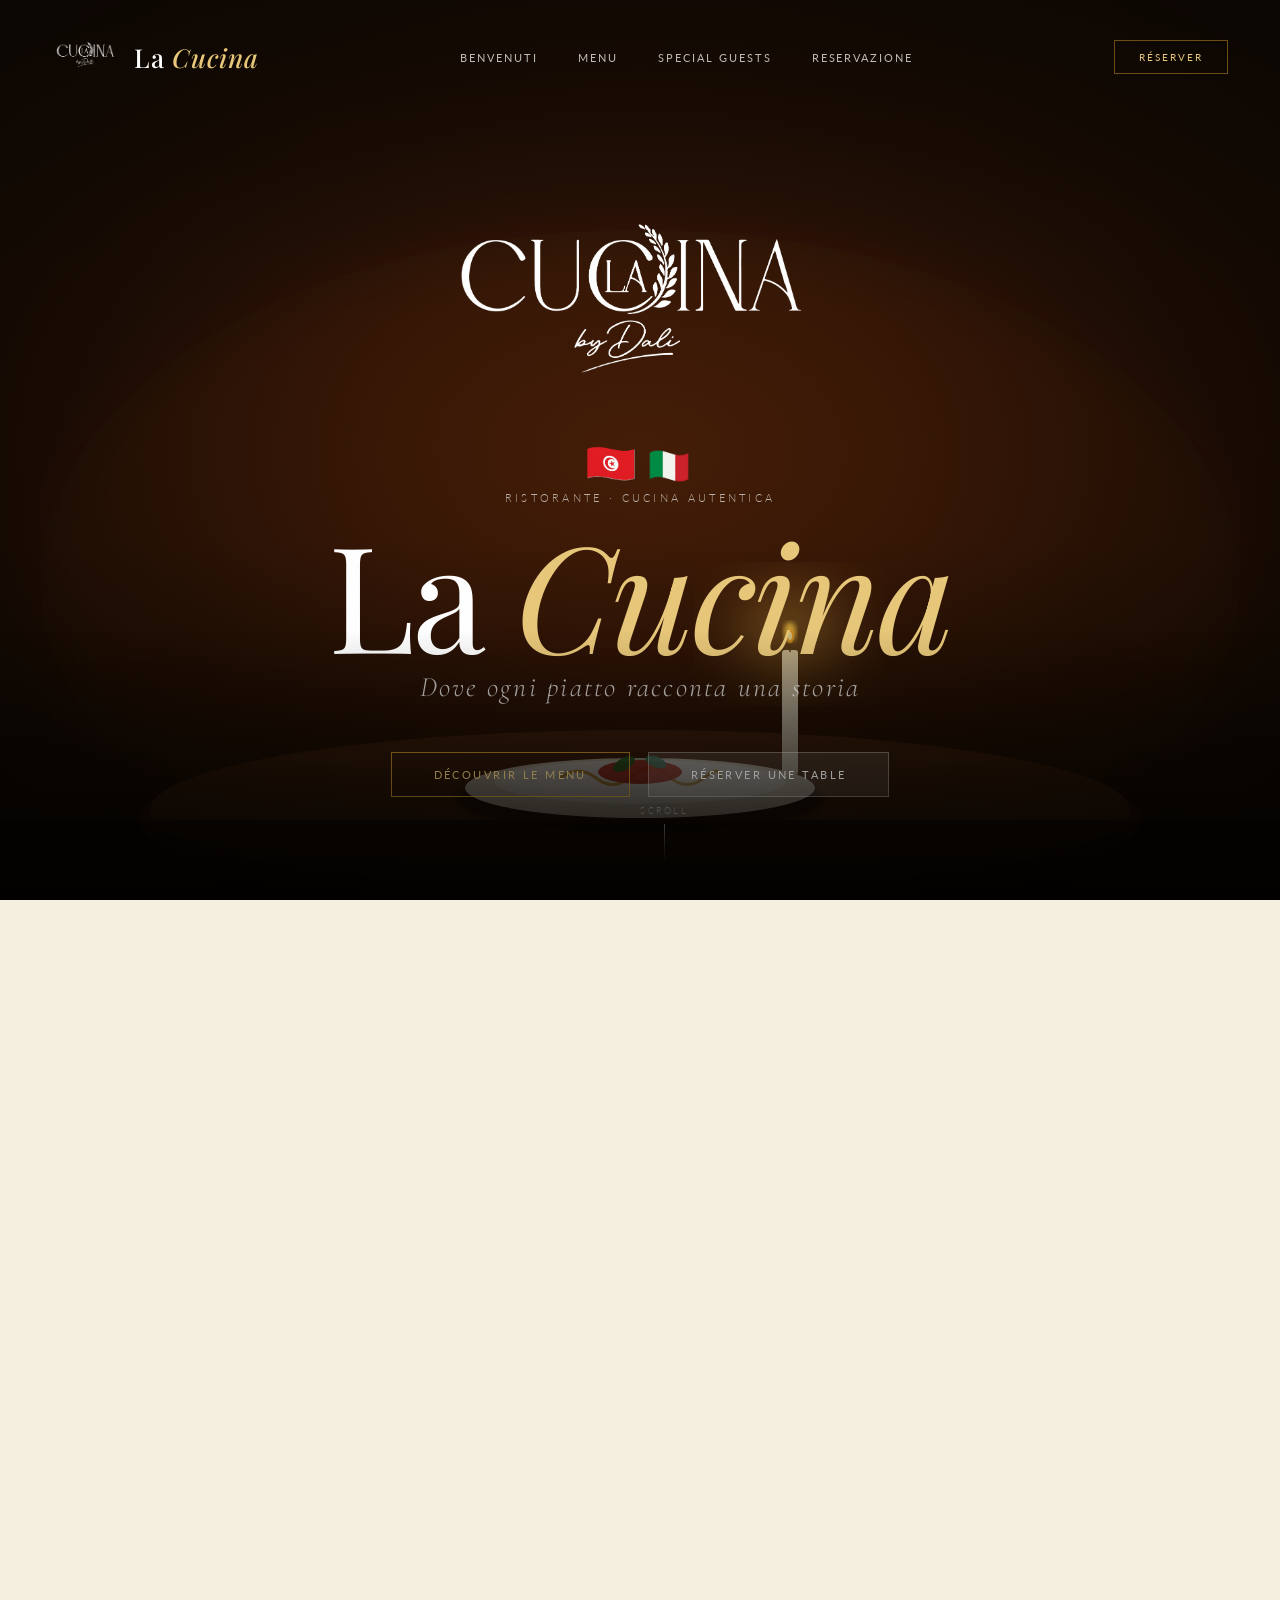
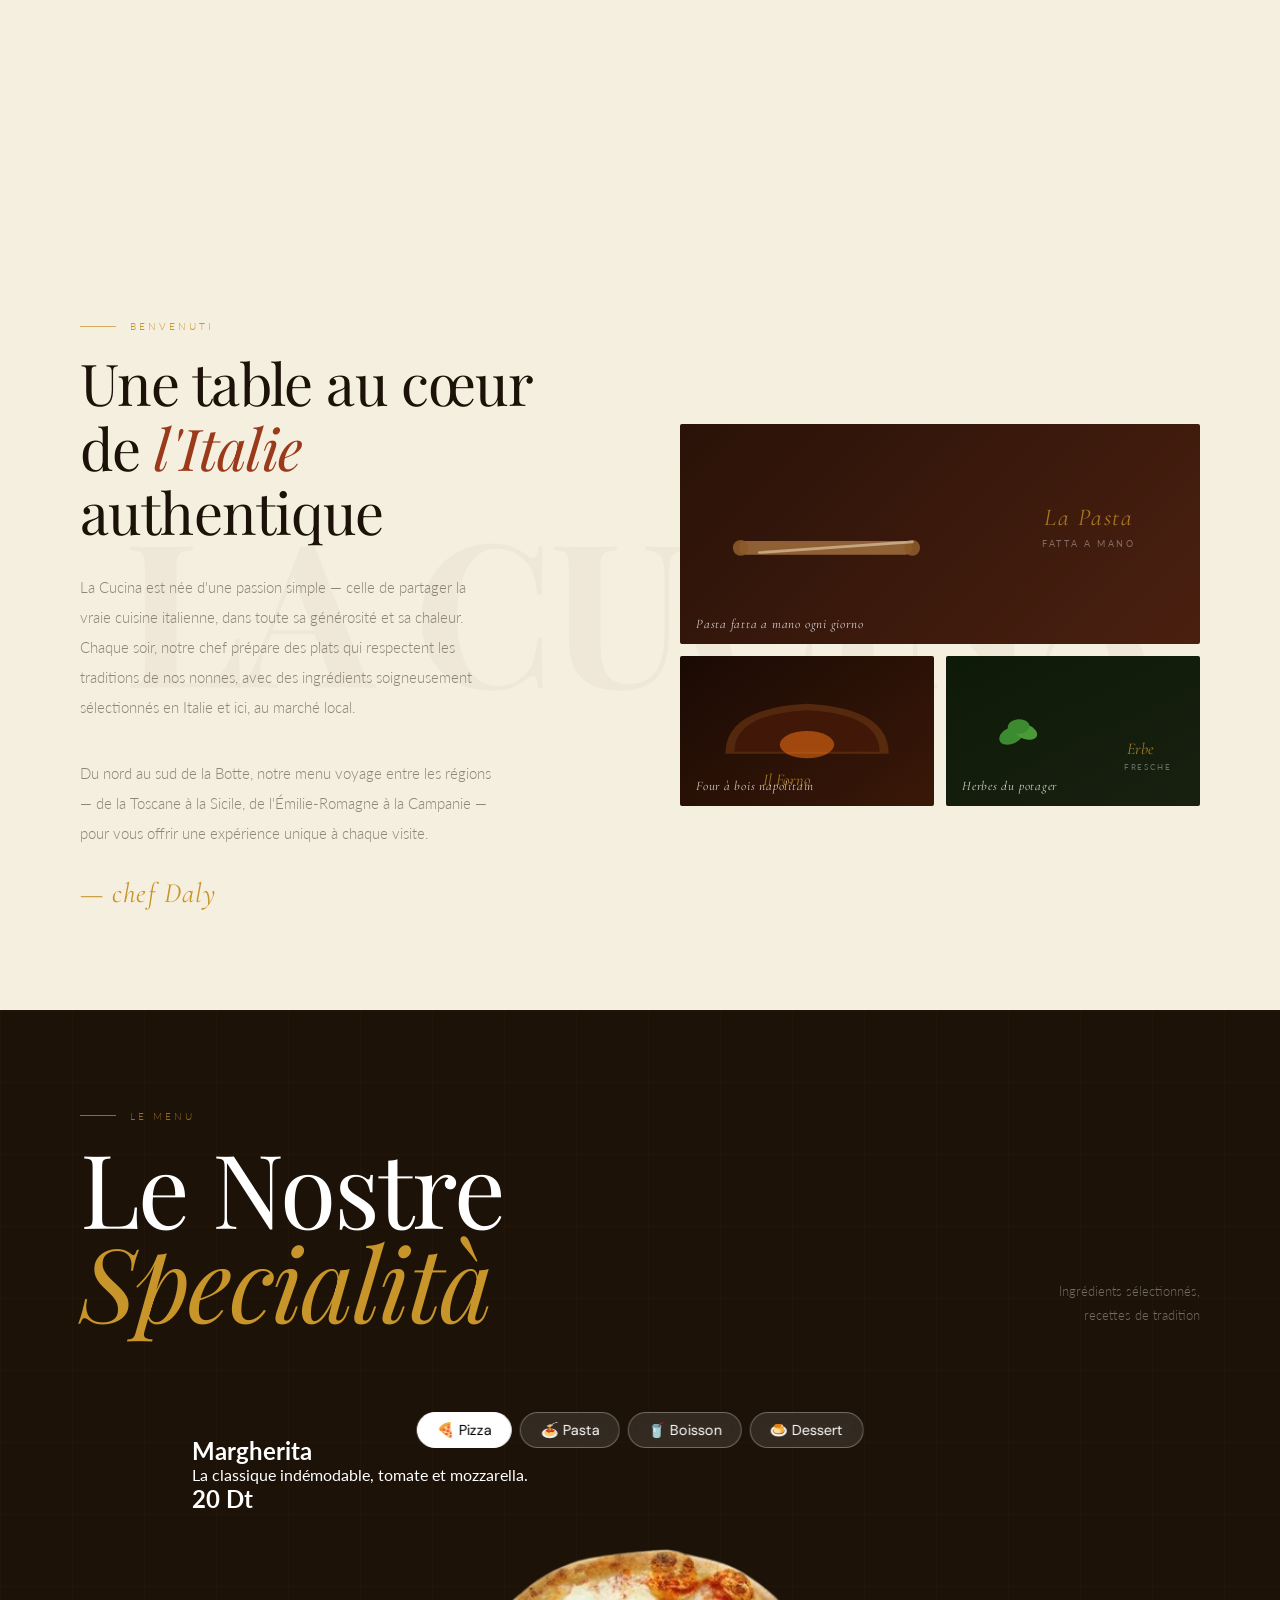
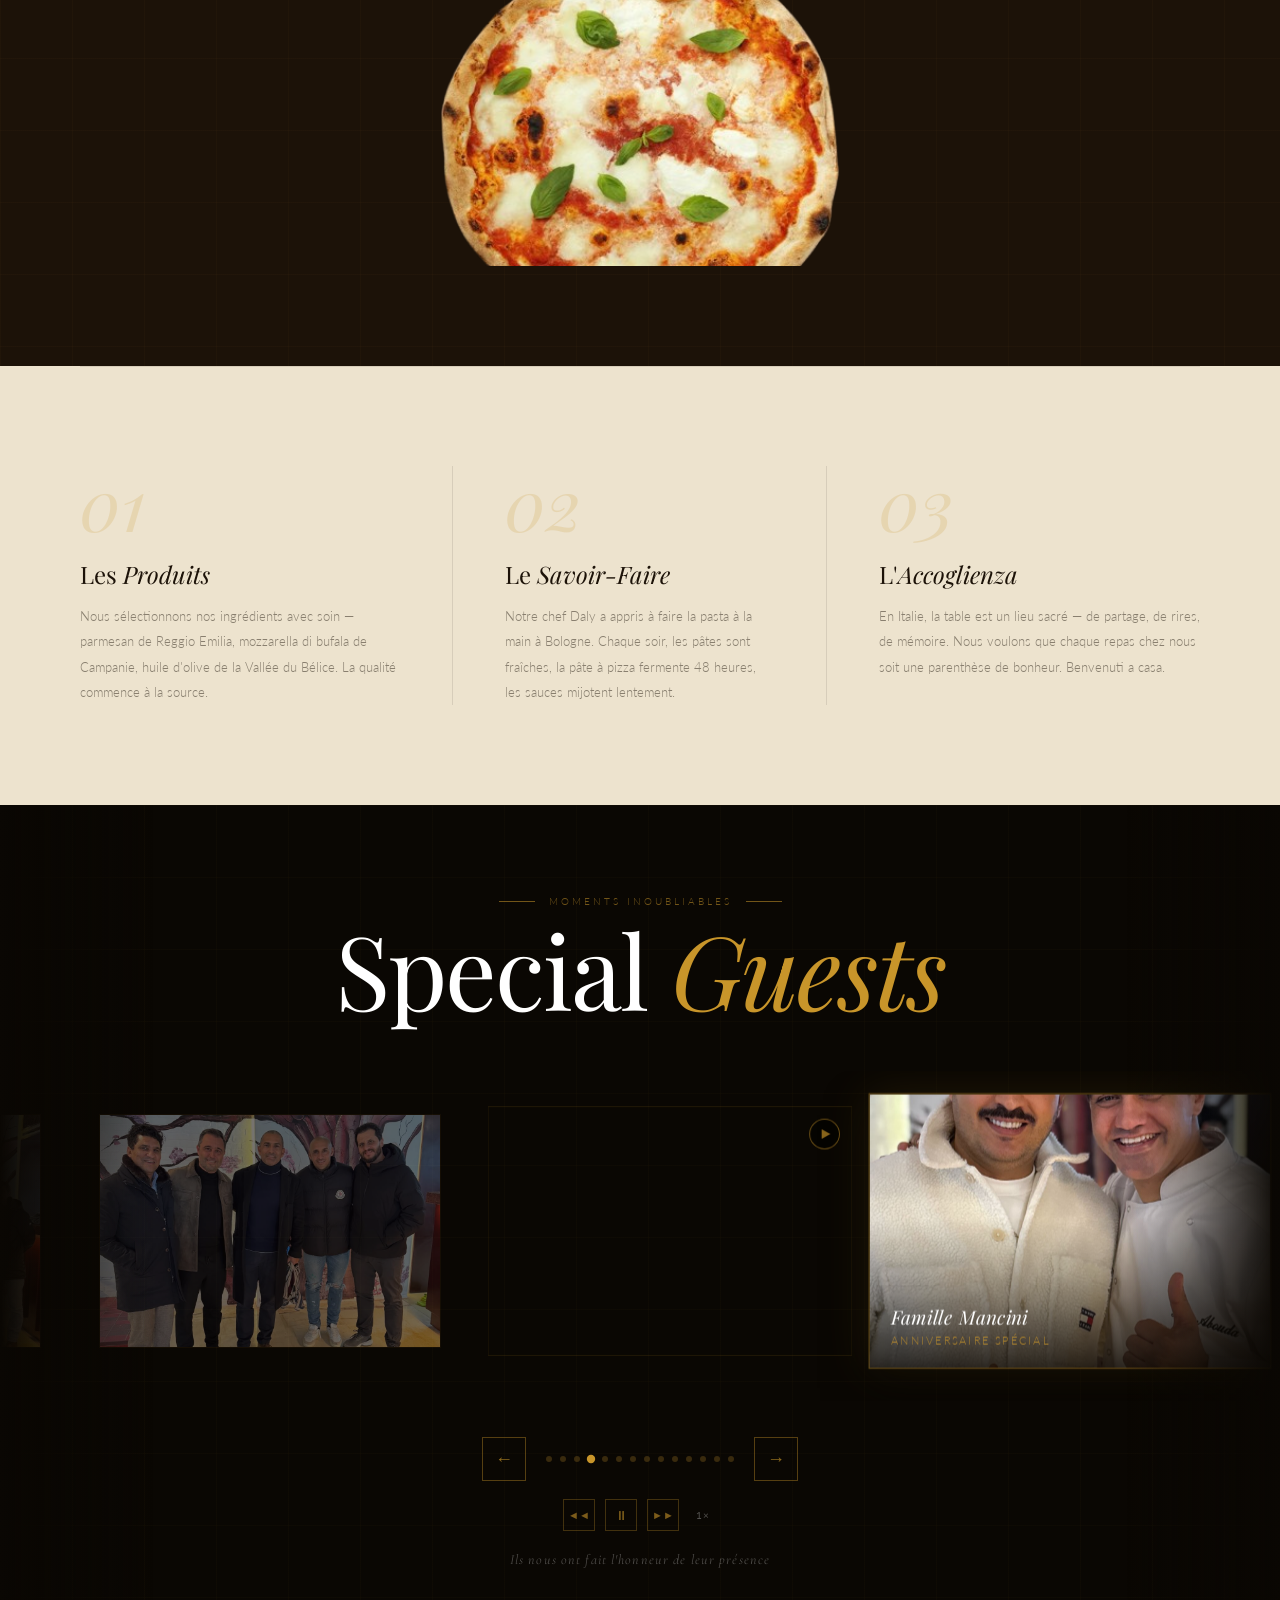
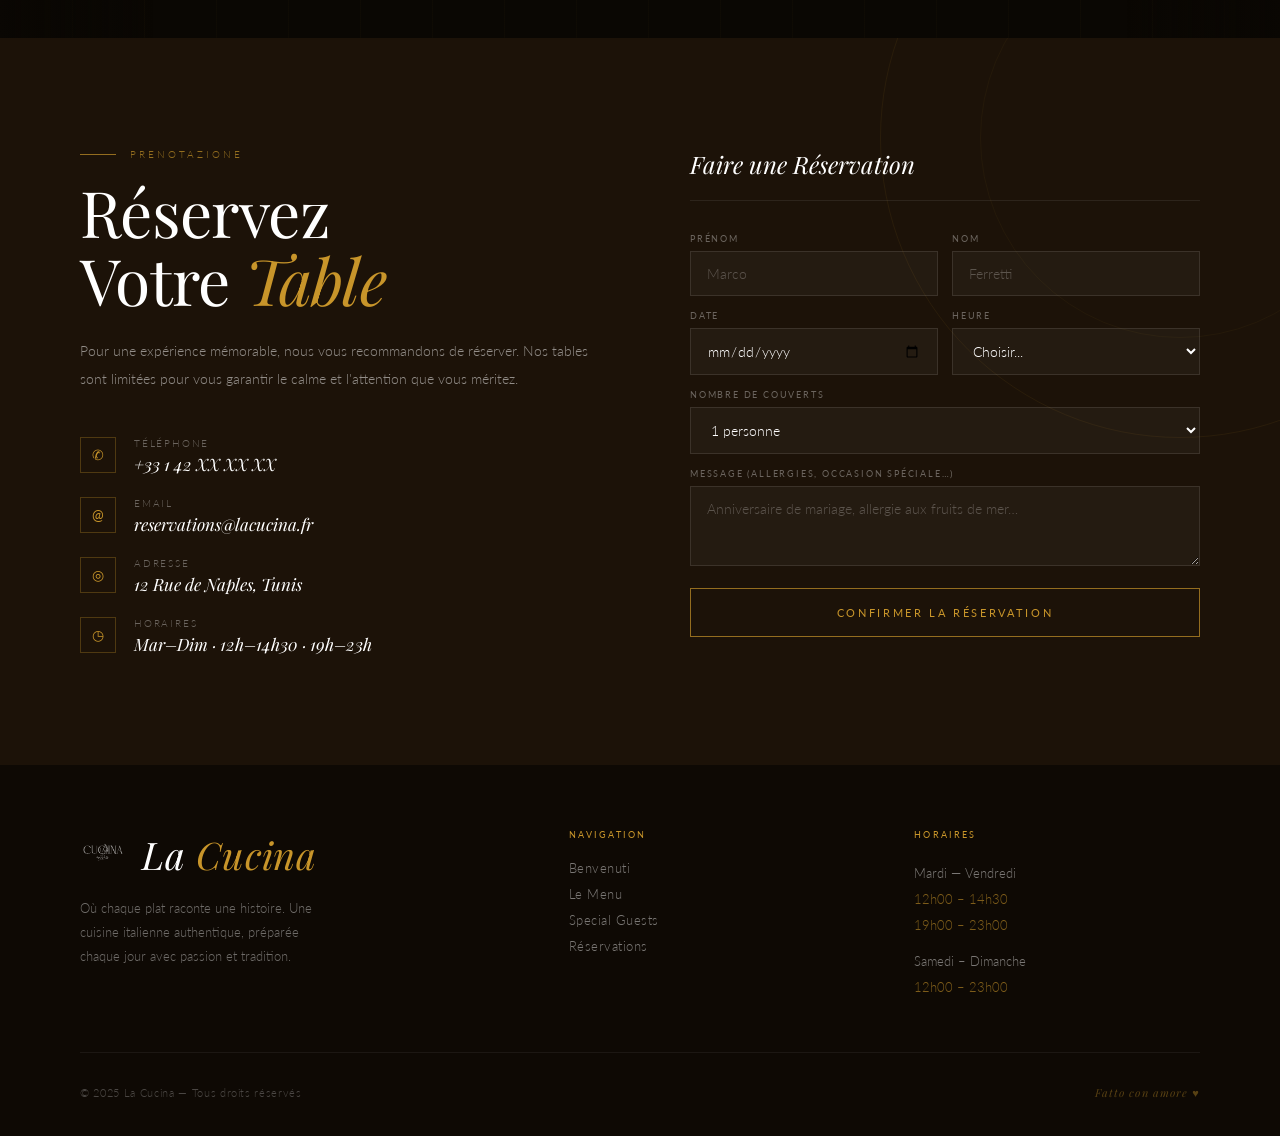
==== commit 4c1fcffd: "update menu" ====
--- a/index.html
+++ b/index.html
@@ -5,6 +5,13 @@
   <meta name="viewport" content="width=device-width, initial-scale=1.0">
   <title>La Cucina — Ristorante Italiano</title>
   <link href="https://fonts.googleapis.com/css2?family=Playfair+Display:ital,wght@0,400;0,500;0,700;1,400;1,600&family=Lato:wght@300;400&family=Cormorant+Garamond:ital,wght@0,300;1,300;1,400&display=swap" rel="stylesheet">
+
+  <link rel="stylesheet" href="https://public.codepenassets.com/css/normalize-5.0.0.min.css">
+  <link rel='stylesheet' href='https://unpkg.com/splitting@1.0.6/dist/splitting.css'>
+  <link rel="stylesheet" href="./style.css">
+
+
+  
   <style>
     *, *::before, *::after { box-sizing: border-box; margin: 0; padding: 0; }
 
@@ -145,14 +152,15 @@
 
     /* ── SHARED HERO CONTENT ── */
     .hero-logo {
-      width: 120px;
-      height: 120px;
+      width: 420px;
+      height: 420px;
       object-fit: contain;
       margin-bottom: 28px;
       opacity: 0;
       transform: translateY(12px);
       animation: fadeUp 1s 0.3s ease forwards;
       filter: brightness(0) invert(1);
+      margin-bottom: -90px;
     }
     .hero-eyebrow {
       font-family: var(--font-b);
@@ -283,11 +291,20 @@
     }
     .nav-logo-wrap { display: flex; align-items: center; gap: 12px; text-decoration: none; }
     .nav-logo-img {
-      width: 40px; height: 40px;
+      width: 70px;       /* ✅ plus grand */
+      height: 70px;
       object-fit: contain;
       filter: brightness(0) invert(1);
       transition: filter 0.4s;
     }
+
+.nav-logo-blanc { opacity: 1; position: relative; }
+.nav-logo-color { opacity: 0; position: absolute; left: 0; }
+
+/* Scrolled : blanc caché, couleur visible */
+.navbar.scrolled .nav-logo-blanc { opacity: 0; }
+.navbar.scrolled .nav-logo-color { opacity: 1; }
+
     .navbar.scrolled .nav-logo-img { filter: none; }
     .nav-logo-text {
       font-family: var(--font-d);
@@ -668,6 +685,19 @@
       position: relative;
       z-index: 15;
     }
+
+    .hero-badges {
+  display: flex;
+  gap: 0.5rem;
+  justify-content: center;
+  margin-top: 0.5rem;
+}
+
+.hero-badges img {
+  width: 50px;
+  height: 50px;
+  object-fit: contain;
+}
 
     .gallery-arrow {
       width: 44px;
@@ -961,10 +991,11 @@
 
 <!-- NAVBAR -->
 <nav class="navbar" id="navbar">
-  <a href="#" class="nav-logo-wrap">
-    <img src="assets/logo.jpg" alt="La Cucina" class="nav-logo-img" onerror="this.style.display='none'">
-    <span class="nav-logo-text">La <em>Cucina</em></span>
-  </a>
+<a href="#" class="nav-logo-wrap">
+  <img src="assets/logoBlanc-01.png" alt="La Cucina" class="nav-logo-img nav-logo-blanc" onerror="this.style.display='none'">
+  <img src="assets/logo-01.png"      alt="La Cucina" class="nav-logo-img nav-logo-color" onerror="this.style.display='none'">
+  <span class="nav-logo-text">La <em>Cucina</em></span>
+</a>
   <div class="nav-links">
     <a href="#benvenuti">Benvenuti</a>
     <a href="#menu">Menu</a>
@@ -1019,7 +1050,11 @@
     <source src="assets/video.mp4" type="video/mp4">
   </video>
   <div class="video-hero-content">
-    <img src="assets/logo.jpg" alt="La Cucina" class="hero-logo" onerror="this.style.display='none'">
+    <img src="assets/logoBlanc-01.png" alt="La Cucina" class="hero-logo" onerror="this.style.display='none'">
+    <div class="hero-badges">
+      <img src="assets/tn.png" alt="" />
+      <img src="assets/it.png" alt="" />
+    </div>
     <div class="hero-eyebrow">Ristorante · Cucina Autentica</div>
     <h1 class="hero-name">La <em>Cucina</em></h1>
     <p class="hero-sub">Dove ogni piatto racconta una storia</p>
@@ -1097,7 +1132,11 @@
     <source src="assets/video2.mp4" type="video/mp4">
   </video>
   <div class="video-hero2-content">
-    <img src="assets/logo.jpg" alt="La Cucina" class="hero-logo" onerror="this.style.display='none'">
+    <img src="assets/logoBlanc-01.png" alt="La Cucina" class="hero-logo" onerror="this.style.display='none'">
+    <div class="hero-badges">
+      <img src="assets/tn.png" alt="" />
+      <img src="assets/it.png" alt="" />
+    </div>
     <div class="hero-eyebrow">Ristorante · Cucina Autentica</div>
     <h1 class="hero-name">La <em>Cucina</em></h1>
     <p class="hero-sub">L'arte della tavola italiana</p>
@@ -1127,7 +1166,7 @@
       <h2 class="benvenuti-title">Une table au cœur<br>de <em>l'Italie</em> authentique</h2>
       <p class="benvenuti-body">La Cucina est née d'une passion simple — celle de partager la vraie cuisine italienne, dans toute sa générosité et sa chaleur. Chaque soir, notre chef prépare des plats qui respectent les traditions de nos nonnes, avec des ingrédients soigneusement sélectionnés en Italie et ici, au marché local.</p>
       <p class="benvenuti-body" style="margin-bottom:28px;">Du nord au sud de la Botte, notre menu voyage entre les régions — de la Toscane à la Sicile, de l'Émilie-Romagne à la Campanie — pour vous offrir une expérience unique à chaque visite.</p>
-      <div class="benvenuti-sig">— Chef Marco Ferretti</div>
+      <div class="benvenuti-sig">— chef Daly</div>
     </div>
     <div class="benvenuti-right reveal" style="transition-delay:0.18s;">
       <div class="illus-panel">
@@ -1178,7 +1217,7 @@
       </div>
       <p style="font-size:13px;color:rgba(255,255,255,0.38);max-width:200px;text-align:right;line-height:1.9;font-weight:300;">Ingrédients sélectionnés,<br>recettes de tradition</p>
     </div>
-    <div class="menu-tabs reveal">
+    <!-- <div class="menu-tabs reveal">
       <button class="menu-tab active" onclick="switchTab('antipasti',this)">Antipasti</button>
       <button class="menu-tab" onclick="switchTab('primi',this)">Primi Piatti</button>
       <button class="menu-tab" onclick="switchTab('secondi',this)">Secondi</button>
@@ -1211,7 +1250,301 @@
       <div class="menu-item reveal" style="transition-delay:0.1s"><div><div class="menu-item-name"><em>Panna Cotta al Limoncello</em></div><div class="menu-item-desc">Crème cuite vanille de Madagascar, coulis de limoncello, fraises et menthe fraîche</div></div><div class="menu-item-price">8 €</div></div>
       <div class="menu-item reveal" style="transition-delay:0.15s"><div><div class="menu-item-name"><em>Cannoli Siciliani</em></div><div class="menu-item-desc">Tubes croustillants frits, ricotta sucrée à la fleur d'oranger, zestes d'orange, pistaches de Bronte</div></div><div class="menu-item-price">8 €</div></div>
       <div class="menu-item reveal" style="transition-delay:0.2s"><div><div class="menu-item-name"><em>Gelato Artigianale</em></div><div class="menu-item-desc">Trois boules au choix : pistacchio di Bronte, stracciatella, cioccolato fondente, fragola di bosco</div></div><div class="menu-item-price">7 €</div></div>
-    </div>
+    </div> -->
+<div id="app" data-current-planet="margherita">
+
+  <!-- NAV 1 : Catégories -->
+  <nav class="category-nav">
+    <button class="cat-btn active" data-category="pizza">🍕 Pizza</button>
+    <button class="cat-btn" data-category="pasta">🍝 Pasta</button>
+    <button class="cat-btn" data-category="boisson">🥤 Boisson</button>
+    <button class="cat-btn" data-category="dessert">🍮 Dessert</button>
+  </nav>
+
+  <!-- NAV 2 : Arc SVG -->
+<nav class="planet-nav">
+  <svg viewBox="0 20 400 400" xmlns="http://www.w3.org/2000/svg">
+    <path id="navPath" d="M10,200 C30,-28 370,-28 390,200" fill="none" />
+    <text>
+      <textPath href="#navPath" startOffset="0" font-size="12">
+      </textPath>
+    </text>
+  </svg>
+</nav>
+
+  <!-- PIZZA -->
+
+  <div class="planet" data-planet="margherita" data-category="pizza" data-active>
+    <div class="planet-title">
+      <h1>Margherita</h1>
+      <p class="planet-description">La classique indémodable, tomate et mozzarella.</p>
+      <h2 class="planet-price">20 Dt</h2>
+    </div>
+    <figure class="planet-figure"><img src="./assets/marguerita.png" /></figure>
+  </div>
+
+    <div class="planet" data-planet="quattro-formaggi" data-category="pizza" >
+    <div class="planet-title">
+      <h1>Quattro formaggi</h1>
+      <p class="planet-description">La classique indémodable, tomate et mozzarella.</p>
+      <h2 class="planet-price">20 Dt</h2>
+    </div>
+    <figure class="planet-figure"><img src="./assets/4fromages.png" /></figure>
+  </div>
+
+    <div class="planet" data-planet="quattro-stagioni" data-category="pizza" >
+    <div class="planet-title">
+      <h1>Quattro stagioni</h1>
+      <p class="planet-description">La classique indémodable, tomate et mozzarella.</p>
+      <h2 class="planet-price">20 Dt</h2>
+    </div>
+    <figure class="planet-figure"><img src="./assets/4saison.png" /></figure>
+  </div>
+
+    <div class="planet" data-planet="vionde haché" data-category="pizza" >
+    <div class="planet-title">
+      <h1>vionde haché</h1>
+      <p class="planet-description">La classique indémodable, tomate et mozzarella.</p>
+      <h2 class="planet-price">20 Dt</h2>
+    </div>
+    <figure class="planet-figure"><img src="./assets/vionde haché.png" /></figure>
+  </div>
+
+  <div class="planet" data-planet="frutti-di-mare" data-category="pizza" >
+    <div class="planet-title">
+      <h1>Frutti di mare</h1>
+      <p class="planet-description">La classique indémodable, tomate et mozzarella.</p>
+      <h2 class="planet-price">20 Dt</h2>
+    </div>
+    <figure class="planet-figure"><img src="./assets/fruit de mer.png" /></figure>
+  </div>
+  
+
+  <div class="planet" data-planet="pepperoni" data-category="pizza">
+    <div class="planet-title">
+      <h1>Pepperoni</h1>
+      <p class="planet-description">La star américaine, généreuse en charcuterie épicée.</p>
+      <h2 class="planet-price">20 Dt</h2>
+    </div>
+    <figure class="planet-figure"><img src="./assets/PIZZA_PEPERONI.png" /></figure>
+  </div>
+
+  <div class="planet" data-planet="burrata" data-category="pizza">
+    <div class="planet-title">
+      <h1>Burrata</h1>
+      <p class="planet-description">Crémeuse et fondante, un pur bonheur.</p>
+      <h2 class="planet-price">22 Dt</h2>
+    </div>
+    <figure class="planet-figure"><img src="./assets/burrata.png" /></figure>
+  </div>
+
+  <div class="planet" data-planet="vegetarienne" data-category="pizza">
+    <div class="planet-title">
+      <h1>Végétarienne</h1>
+      <p class="planet-description">Fraîche et colorée, pour les amoureux des légumes.</p>
+      <h2 class="planet-price">19 Dt</h2>
+    </div>
+    <figure class="planet-figure"><img src="./assets/pizza-vegetarienne.640x480-removebg-preview.png" /></figure>
+  </div>
+
+  <!-- PASTA -->
+  <div class="planet" data-planet="carbonara" data-category="pasta" >
+    <div class="planet-title">
+      <h1>Carbonara</h1>
+      <p class="planet-description">Guanciale, pecorino, œuf — la recette romaine authentique.</p>
+      <h2 class="planet-price">18 Dt</h2>
+    </div>
+    <figure class="planet-figure"><img src="./assets/Spaghetti-carbonara.png" /></figure>
+  </div>
+
+  <div class="planet" data-planet="lasagna" data-category="pasta">
+    <div class="planet-title">
+      <h1>Lasagna</h1>
+      <p class="planet-description">Linguine, palourdes fraîches, crevettes et bisque maison.</p>
+      <h2 class="planet-price">24 Dt</h2>
+    </div>
+    <figure class="planet-figure"><img src="./assets/lasagna.png" /></figure>
+  </div>
+
+    <div class="planet" data-planet="fetuccini-poulet" data-category="pasta">
+    <div class="planet-title">
+      <h1>Fetuccini poulet</h1>
+      <p class="planet-description">Linguine, palourdes fraîches, crevettes et bisque maison.</p>
+      <h2 class="planet-price">24 Dt</h2>
+    </div>
+    <figure class="planet-figure"><img src="./assets/fetuccini poulet.png" /></figure>
+  </div>
+
+    <div class="planet" data-planet="bolognaise" data-category="pasta">
+    <div class="planet-title">
+      <h1>Bolognaise</h1>
+      <p class="planet-description">Linguine, palourdes fraîches, crevettes et bisque maison.</p>
+      <h2 class="planet-price">24 Dt</h2>
+    </div>
+    <figure class="planet-figure"><img src="./assets/bolognaise.png" /></figure>
+  </div>
+
+    <div class="planet" data-planet="tagliatelles" data-category="pasta">
+    <div class="planet-title">
+      <h1>Tagliatelles</h1>
+      <p class="planet-description">Linguine, palourdes fraîches, crevettes et bisque maison.</p>
+      <h2 class="planet-price">24 Dt</h2>
+    </div>
+    <figure class="planet-figure"><img src="./assets/tagliatelles.png" /></figure>
+  </div>
+
+  <div class="planet" data-planet="fruits-de-mer" data-category="pasta">
+    <div class="planet-title">
+      <h1>Frutti di mare</h1>
+      <p class="planet-description">Linguine, palourdes fraîches, crevettes et bisque maison.</p>
+      <h2 class="planet-price">24 Dt</h2>
+    </div>
+    <figure class="planet-figure"><img src="./assets/spaghetti-fruits-de-mer.png" /></figure>
+  </div>
+
+  <div class="planet" data-planet="pesto" data-category="pasta">
+    <div class="planet-title">
+      <h1>Pesto</h1>
+      <p class="planet-description">Basilic frais, pignons et parmesan — simplicité italienne.</p>
+      <h2 class="planet-price">17 Dt</h2>
+    </div>
+    <figure class="planet-figure"><img src="./assets/pesto-pasta.png" /></figure>
+  </div>
+
+    <div class="planet" data-planet="burrata" data-category="pasta">
+    <div class="planet-title">
+      <h1>Burrata</h1>
+      <p class="planet-description">Crémeuse et fondante, un pur bonheur.</p>
+      <h2 class="planet-price">22 Dt</h2>
+    </div>
+    <figure class="planet-figure"><img src="./assets/spa burrata.png" /></figure>
+  </div>
+
+    <div class="planet" data-planet="canneloni" data-category="pasta">
+    <div class="planet-title">
+      <h1>Canneloni</h1>
+      <p class="planet-description">Pâtes en forme de tubes, farcies de ricotta et sauce bolognaise.</p>
+      <h2 class="planet-price">19 Dt</h2>
+    </div>
+    <figure class="planet-figure"><img src="./assets/cannelonni.png" /></figure>
+  </div>
+
+  <!-- BOISSON -->
+  <div class="planet" data-planet="limonade" data-category="boisson">
+    <div class="planet-title">
+      <h1>Limonade</h1>
+      <p class="planet-description">Citron pressé, menthe fraîche, eau gazeuse.</p>
+      <h2 class="planet-price">6 Dt</h2>
+    </div>
+    <figure class="planet-figure"><img src="./assets/lemonade.png" /></figure>
+  </div>
+
+  <div class="planet" data-planet="jus-orange" data-category="boisson">
+    <div class="planet-title">
+      <h1>Jus d'Orange</h1>
+      <p class="planet-description">Oranges pressées à la minute, pur jus naturel.</p>
+      <h2 class="planet-price">5 Dt</h2>
+    </div>
+    <figure class="planet-figure"><img src="./assets/jus-orange.png" /></figure>
+  </div>
+
+  <div class="planet" data-planet="mojito" data-category="boisson">
+    <div class="planet-title">
+      <h1>Mojito</h1>
+        <p class="planet-description">Cocktail rafraîchissant à base de menthe fraîche, citron vert et eau pétillante.</p>
+      <h2 class="planet-price">5 Dt</h2>
+    </div>
+    <figure class="planet-figure"><img src="./assets/mojito-removebg-preview.png" /></figure>
+  </div>
+
+  <div class="planet" data-planet="eau" data-category="boisson">
+    <div class="planet-title">
+      <h1>Eau</h1>
+        <p class="planet-description">Eau minérale pure et rafraîchissante, idéale pour accompagner vos repas.</p>
+      <h2 class="planet-price">5 Dt</h2>
+    </div>
+    <figure class="planet-figure"><img src="./assets/Eau-safia-removebg-preview.png" /></figure>
+  </div>
+
+  <div class="planet" data-planet="soda" data-category="boisson">
+    <div class="planet-title">
+      <h1>Soda</h1>
+        <p class="planet-description">Boisson gazeuse fraîche, disponible en plusieurs saveurs.</p>
+      <h2 class="planet-price">5 Dt</h2>
+    </div>
+    <figure class="planet-figure"><img src="./assets/Pack-22-Soda-Variety-Pack-8-Multi-Flavors-Soft-Drink-Bundle-Assortments-Cola-Pepsi-Sprite-Mountain-Dew-Dr-Pepper-Sunkist-Canada-Dry-Ginger-Ale-Brisk_bba96e0f-0444-4b2b-8e55-d90edf928e00.cf87606a804ac1.png" /></figure>
+  </div>
+  
+  <!-- DESSERT -->
+  <div class="planet" data-planet="tiramisu" data-category="dessert">
+    <div class="planet-title">
+      <h1>Tiramisù</h1>
+      <p class="planet-description">Mascarpone, espresso, savoiards — recette de la nonna.</p>
+      <h2 class="planet-price">9 Dt</h2>
+    </div>
+    <figure class="planet-figure"><img src="./assets/tiramisu.png" /></figure>
+  </div>
+
+  <div class="planet" data-planet="tarte-aux-oranges" data-category="dessert">
+    <div class="planet-title">
+      <h1>Tarte aux oranges</h1>
+      <p class="planet-description">Ricotta sucrée, zestes d'orange, pistaches de Bronte.</p>
+      <h2 class="planet-price">8 Dt</h2>
+    </div>
+    <figure class="planet-figure"><img src="./assets/tarte aux oranges.png" /></figure>
+  </div>
+
+  <div class="planet" data-planet="gelato" data-category="dessert">
+    <div class="planet-title">
+      <h1>Gelato</h1>
+      <p class="planet-description">Ricotta sucrée, zestes d'orange, pistaches de Bronte.</p>
+      <h2 class="planet-price">8 Dt</h2>
+    </div>
+    <figure class="planet-figure"><img src="./assets/gelato.png" /></figure>
+  </div>
+  
+  <div class="planet" data-planet="panna-cotta" data-category="dessert">
+    <div class="planet-title">
+      <h1>Panna cotta</h1>
+      <p class="planet-description">Ricotta sucrée, zestes d'orange, pistaches de Bronte.</p>
+      <h2 class="planet-price">8 Dt</h2>
+    </div>
+    <figure class="planet-figure"><img src="./assets/panna cotta.png" /></figure>
+  </div>
+  
+
+  <div class="planet" data-planet="cannoli" data-category="dessert">
+    <div class="planet-title">
+      <h1>Cannoli</h1>
+      <p class="planet-description">Ricotta sucrée, zestes d'orange, pistaches de Bronte.</p>
+      <h2 class="planet-price">8 Dt</h2>
+    </div>
+    <figure class="planet-figure"><img src="./assets/cannoli.png" /></figure>
+  </div>
+
+  <div class="planet" data-planet="mousse-chocolat" data-category="dessert">
+    <div class="planet-title">
+      <h1>Mousse aux chocolat</h1>
+        <p class="planet-description">Mousse légère et onctueuse au chocolat noir, fondante en bouche.</p>
+      <h2 class="planet-price">8 Dt</h2>
+    </div>
+    <figure class="planet-figure"><img src="./assets/Mousse-au-chocolat-c-A_Lein-shutterstock-820x1024-removebg-preview.png" /></figure>
+  </div>
+
+  <div class="planet" data-planet="gateaux-chocolat" data-category="dessert">
+    <div class="planet-title">
+      <h1>Gateaux aux chocolat</h1>
+        <p class="planet-description">Gâteau moelleux au chocolat riche et intense, parfait pour les gourmands.</p>
+      <h2 class="planet-price">8 Dt</h2>
+    </div>
+    <figure class="planet-figure"><img src="./assets/Layer-cake-au-chocolat-removebg-preview.png" /></figure>
+  </div>
+
+</div>
+
+<script src='https://unpkg.com/splitting@1.0.6/dist/splitting.min.js'></script>
+<link rel='stylesheet' href='https://unpkg.com/splitting@1.0.6/dist/splitting.css'>
+<script src="./script.js"></script>
   </section>
 
   <!-- FILOSOFIA -->
@@ -1224,7 +1557,7 @@
     <div class="filo-cell reveal" style="transition-delay:0.15s">
       <div class="filo-number">02</div>
       <h3 class="filo-title">Le <em>Savoir-Faire</em></h3>
-      <p class="filo-body">Notre chef Marco Ferretti a appris à faire la pasta à la main à Bologne. Chaque soir, les pâtes sont fraîches, la pâte à pizza fermente 48 heures, les sauces mijotent lentement.</p>
+      <p class="filo-body">Notre chef Daly a appris à faire la pasta à la main à Bologne. Chaque soir, les pâtes sont fraîches, la pâte à pizza fermente 48 heures, les sauces mijotent lentement.</p>
     </div>
     <div class="filo-cell reveal" style="transition-delay:0.30s">
       <div class="filo-number">03</div>
@@ -1468,7 +1801,7 @@
     <div class="footer-top">
       <div>
         <div class="footer-logo-row">
-          <img src="assets/logo.jpg" alt="La Cucina" class="footer-logo-img" onerror="this.style.display='none'">
+          <img src="assets/logoBlanc-01.png" alt="La Cucina" class="footer-logo-img" onerror="this.style.display='none'">
           <div class="footer-brand-name">La <em>Cucina</em></div>
         </div>
         <p class="footer-tagline">Où chaque plat raconte une histoire. Une cuisine italienne authentique, préparée chaque jour avec passion et tradition.</p>
--- a/style.css
+++ b/style.css
@@ -0,0 +1,290 @@
+@import url("https://fonts.googleapis.com/css?family=DM+Sans:400,700&display=swap");
+
+:root {
+  --duration: .8s;
+  --half-duration: calc(var(--duration) / 2);
+  --ease: cubic-bezier(.7, 0, .3, 1);
+}
+
+*, *:before, *:after {
+  box-sizing: border-box;
+  position: relative;
+}
+
+html, body {
+  height: 100%;
+  width: 100%;
+  margin: 0;
+  padding: 0;
+}
+
+body {
+  background: black;
+  color: white;
+  font-family: "DM Sans", sans-serif;
+}
+
+img {
+  max-width: 100%;
+}
+
+#app {
+  height: 100%;
+  width: 100%;
+  display: grid;
+  grid-template-columns: 1;
+  grid-template-rows: 1fr 1fr;
+  overflow: hidden;
+  position: relative;
+}
+
+.planet {
+  grid-column: 1;
+  grid-row: 1/-1;
+  overflow: hidden;
+  height: 100%;
+  width: 100%;
+  display: grid;
+  grid-template-columns: 10% 40% 40% 10%;
+  grid-template-rows: 10% 1fr 1fr;
+  grid-template-areas:
+    "header header header header"
+    "x title details y"
+    "x planet photos photos";
+  margin-bottom: -15%;
+  visibility: hidden;
+  transition: visibility 0.01s linear var(--duration);
+}
+
+.planet[data-active] {
+  visibility: visible;
+  opacity: 1;
+  transition-delay: 0s;
+  z-index: 1;
+}
+
+.planet > .planet-title {
+  display: block;
+  grid-area: title;
+}
+
+.planet .planet-title .word {
+  overflow: hidden;
+}
+
+.planet .planet-title .char {
+  transform: translateY(100%);
+  transition: transform var(--duration) var(--ease);
+  transition-delay: calc(var(--char-index) * .1s);
+}
+
+.planet[data-active] .planet-title .char {
+  transform: translateY(0%);
+  transition-delay: calc((var(--duration) / 2) + (var(--char-index) * .1s));
+}
+
+.planet .planet-description {
+  visibility: hidden;
+  opacity: 0;
+  transform: translateY(1em);
+  transition:
+    transform var(--duration) var(--ease),
+    opacity var(--duration) linear,
+    visibility 0.01s linear var(--duration);
+}
+
+.planet[data-active] .planet-description {
+  opacity: 1;
+  transform: translateY(0);
+  visibility: visible;
+  transition-delay: var(--duration), var(--duration), 0s;
+}
+
+.planet > .planet-figure {
+  grid-column: 1/-1;
+  grid-row: planet;
+  padding: 0;
+  margin: 0 auto;
+  position: relative;
+  opacity: 0;
+  transition: opacity var(--duration) var(--ease);
+}
+
+.planet[data-active] .planet-figure {
+  opacity: 1;
+}
+
+.planet > .planet-figure img {
+  width: 400px;
+  height: 400px;
+  object-fit: contain;
+  margin-bottom: -20%;
+}
+
+.planet > .planet-figure::after {
+  content: "";
+  position: fixed;
+  bottom: 0%;
+  top: 0%;
+  width: 100%;
+  left: 0;
+  background: linear-gradient(to top, rgba(0,0,0,0.7) 0%, transparent 30%);
+  z-index: 2;
+}
+
+h1, h2 {
+  margin: 0;
+}
+
+/* --- Planet Nav --- */
+
+.planet-nav {
+  grid-column: 1;
+  grid-row: 2;
+  pointer-events: none;
+  z-index: 10;
+  display: flex;
+  position: absolute;
+  left: 0;
+  right: 0;
+  bottom: 0;
+}
+
+.planet-nav svg {
+  min-width: 100%;
+  max-width: none;
+  min-height: 25vh;
+  margin-bottom: -82%;
+  transform-origin: center center;
+  /* ❌ Supprime tout ça */
+  /* --length: 7; */
+  /* --range: 160deg; */
+  /* transform: rotate(...); */
+  /* transition: transform var(--duration) var(--ease); */
+}
+
+
+.planet-nav tspan {
+  cursor: pointer;
+  fill: #FFF;
+  pointer-events: auto;
+  opacity: 0;
+  transition: opacity var(--duration) linear;
+}
+
+.planet-nav tspan[x] {
+  opacity: 0.6;
+}
+
+.planet-nav tspan:hover,
+.planet-nav tspan:focus {
+  opacity: 1;
+}
+
+/* --- Category Nav --- */
+
+.category-nav {
+  position: absolute;
+  top: 1.5rem;
+  left: 50%;
+  transform: translateX(-50%);
+  display: flex;
+  gap: 0.5rem;
+  z-index: 100;
+  white-space: nowrap;
+}
+
+.cat-btn {
+  background: rgba(255,255,255,0.1);
+  color: white;
+  border: 1px solid rgba(255,255,255,0.3);
+  padding: 0.5rem 1.2rem;
+  border-radius: 999px;
+  cursor: pointer;
+  font-family: "DM Sans", sans-serif;
+  font-size: 0.9rem;
+  transition: background 0.3s, border-color 0.3s;
+  backdrop-filter: blur(6px);
+}
+
+.cat-btn.active {
+  background: white;
+  color: black;
+  border-color: white;
+}
+
+.cat-btn:hover:not(.active) {
+  background: rgba(255,255,255,0.2);
+}
+
+/* --- Animations --- */
+
+@keyframes spin360 {
+  from { transform: rotate(0deg); }
+  to   { transform: rotate(360deg); }
+}
+
+.planet-figure img.spinning {
+  animation: spin360 var(--duration) var(--ease) forwards;
+  transform-origin: center center;
+}
+
+/* --- Mobile --- */
+
+@media (max-width: 780px) {
+  .category-nav {
+    width: 100%;
+    left: 0;
+    transform: none;
+    padding: 0 1rem;
+    overflow-x: auto;
+    justify-content: flex-start;
+    scrollbar-width: none;
+    margin-top: -15px;
+  }
+
+  .category-nav::-webkit-scrollbar {
+    display: none;
+  }
+
+.planet-title h1 {
+  font-size: clamp(1.2rem, 4.5vw, 4rem);
+  white-space: nowrap;
+}
+
+.planet .planet-title .word {
+  overflow: visible;
+  clip-path: inset(0 0 -10px 0); /* ✅ clip seulement en bas pour l'animation */
+  white-space: nowrap;
+}
+
+
+
+  .planet {
+    grid-template-rows: 12% 0.4fr 1fr;
+  }
+
+  .planet > .planet-figure {
+    width: 100%;
+    display: flex;
+    justify-content: center;
+    transform: translateY(10%);
+  }
+
+  .planet > .planet-figure img {
+    width: 280px;
+    height: 280px;
+    object-fit: contain;
+    margin-bottom: 10%;
+  }
+
+  .planet-nav svg {
+    margin-bottom: -37%;
+    /* ✅ supprime scaleX */
+  }
+  
+
+  .planet-nav tspan {
+    font-size: 16px; /* ✅ très petit pour espacer */
+  }
+}
